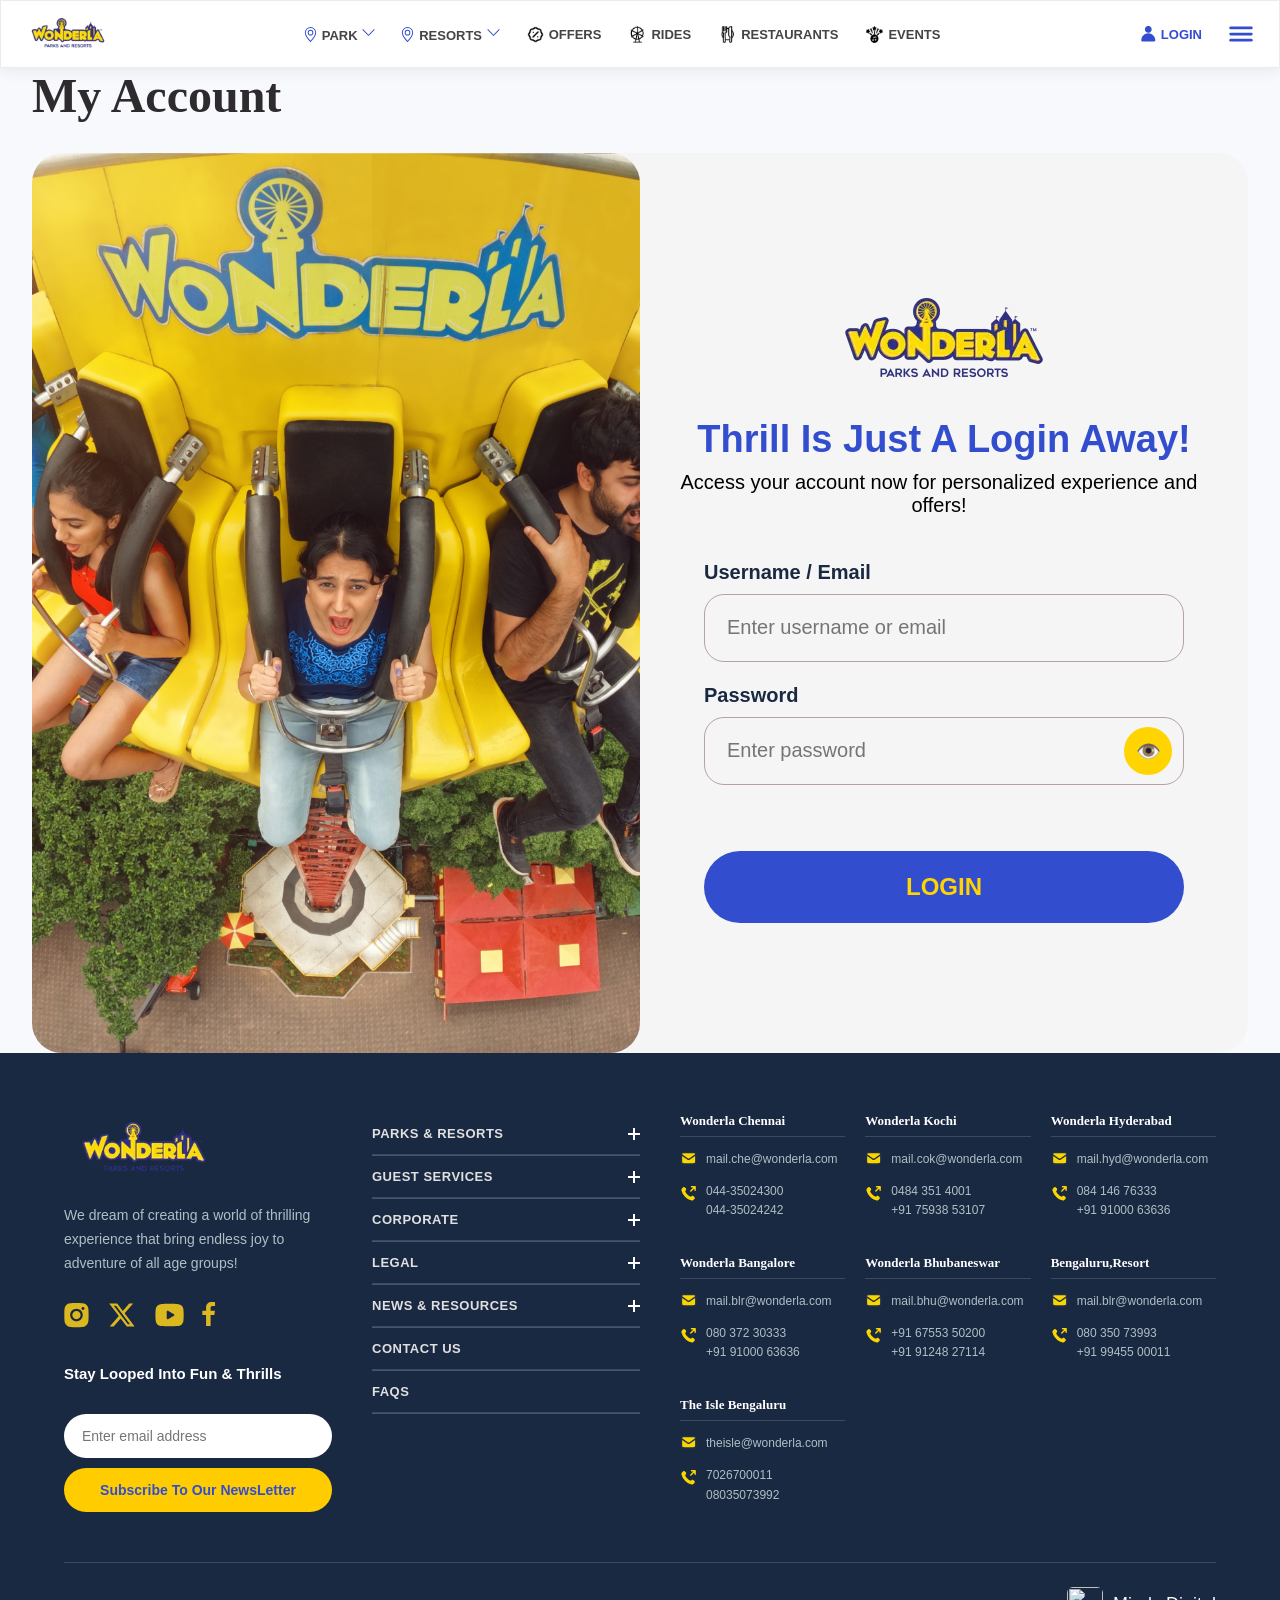
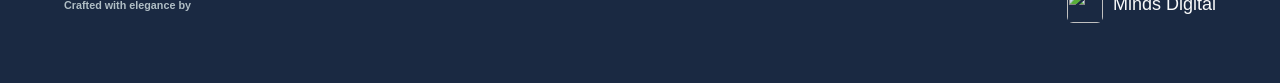
==== index.html @ 32dfbfaa "Restore repository and fix deployment" ====
<!DOCTYPE html>
<html lang="en">

<head>
    <meta charset="UTF-8">
    <meta name="viewport" content="width=device-width, initial-scale=1.0">
    <title>Wonderla</title>
</head>
<link rel="stylesheet" href="wonderla.css">

<body>
    <div class="login-container">
        <a href="./index6.html">
            <div class="logo">
                <img src="./wonderla_logo_.png" alt="">
            </div>
        </a>
        <div class="navbar">
            <div class="nav-item park">
                <div class="nav-trigger">
                    <svg xmlns="http://www.w3.org/2000/svg" width="20" height="20" fill="currentColor"
                        class="bi bi-geo-alt" viewBox="0 0 16 16">
                        <path
                            d="M12.166 8.94c-.524 1.062-1.234 2.12-1.96 3.07A32 32 0 0 1 8 14.58a32 32 0 0 1-2.206-2.57c-.726-.95-1.436-2.008-1.96-3.07C3.304 7.867 3 6.862 3 6a5 5 0 0 1 10 0c0 .862-.305 1.867-.834 2.94M8 16s6-5.686 6-10A6 6 0 0 0 2 6c0 4.314 6 10 6 10" />
                        <path d="M8 8a2 2 0 1 1 0-4 2 2 0 0 1 0 4m0 1a3 3 0 1 0 0-6 3 3 0 0 0 0 6" />
                    </svg>
                    <span>PARK
                        <svg class="down-arrow" xmlns="http://www.w3.org/2000/svg" width="16" height="16"
                            fill="currentColor" class="bi bi-chevron-down" viewBox="0 0 16 16">
                            <path fill-rule="evenodd"
                                d="M1.646 4.646a.5.5 0 0 1 .708 0L8 10.293l5.646-5.647a.5.5 0 0 1 .708.708l-6 6a.5.5 0 0 1-.708 0l-6-6a.5.5 0 0 1 0-.708" />
                        </svg>
                    </span>
                </div>

                <div class="dropdown-menu">
                    <a href="#" class="dropdown-item">
                        <img src="https://d22pimhl2qmbj7.cloudfront.net/public/Kochi_cb42a7a748_3d2d5912c4.webp?w=96&q=75"
                            alt="Kochi">
                        <span>Kochi</span>
                    </a>
                    <a href="#" class="dropdown-item">
                        <img src="https://d22pimhl2qmbj7.cloudfront.net/public/Bangalore_a29cdf2e2c_dd51c380ad.webp?w=96&q=75"
                            alt="Bengaluru">
                        <span>Bengaluru</span>
                    </a>
                    <a href="#" class="dropdown-item">
                        <img src="https://d22pimhl2qmbj7.cloudfront.net/public/Hyderabad_44ee040feb_30635eba9c.webp?w=96&q=75"
                            alt="Hyderabad">
                        <span>Hyderabad</span>
                    </a>
                    <a href="#" class="dropdown-item">
                        <img src="https://d22pimhl2qmbj7.cloudfront.net/public/Chennai_Cropped_result_84209cd017.webp?w=96&q=75"
                            alt="Hyderabad">
                        <span>Chennai</span>
                    </a>
                    <a href="#" class="dropdown-item">
                        <img src="https://d22pimhl2qmbj7.cloudfront.net/public/Chennai_Cropped_result_84209cd017.webp?w=96&q=75"
                            alt="Hyderabad">
                        <span>Bhubaneswar</span>
                    </a>


                </div>
            </div>
            <div class="nav-item Resorts">
                <div class="nav-trigger">
                    <svg xmlns="http://www.w3.org/2000/svg" width="20" height="20" fill="currentColor"
                        class="bi bi-geo-alt" viewBox="0 0 16 16">
                        <path
                            d="M12.166 8.94c-.524 1.062-1.234 2.12-1.96 3.07A32 32 0 0 1 8 14.58a32 32 0 0 1-2.206-2.57c-.726-.95-1.436-2.008-1.96-3.07C3.304 7.867 3 6.862 3 6a5 5 0 0 1 10 0c0 .862-.305 1.867-.834 2.94M8 16s6-5.686 6-10A6 6 0 0 0 2 6c0 4.314 6 10 6 10" />
                        <path d="M8 8a2 2 0 1 1 0-4 2 2 0 0 1 0 4m0 1a3 3 0 1 0 0-6 3 3 0 0 0 0 6" />
                    </svg>
                    <span>RESORTS
                        <svg class="down-arrow" xmlns="http://www.w3.org/2000/svg" width="16" height="16"
                            fill="currentColor" class="bi bi-chevron-down" viewBox="0 0 16 16">
                            <path fill-rule="evenodd"
                                d="M1.646 4.646a.5.5 0 0 1 .708 0L8 10.293l5.646-5.647a.5.5 0 0 1 .708.708l-6 6a.5.5 0 0 1-.708 0l-6-6a.5.5 0 0 1 0-.708" />
                        </svg>
                    </span>
                </div>

                <div class="dropdown-menu">
                    <a href="#" class="dropdown-item">
                        <img src="./resot img.png" alt="Resort">
                        <span> RESORT</span>
                    </a>
                    <a href="#" class="dropdown-item">
                        <img src="https://www.wonderla.com/images/isle-resort.png?w=96&q=75" alt="Resort">
                        <span>THE ISLE</span>
                    </a>
                </div>
            </div>
            <a href="index2.html">
                <div class="Offers">
                    <img src="./discount_star.png" alt=""
                        style="color:transparent;  filter:brightness(0) saturate(100%)">
                    <span>OFFERS</span>
                </div>
            </a>
            <a href="./index3.html">
                <div class="Rides">
                    <img src="./marker_02_e495ae7481.png" alt=""
                        style="color:transparent;  filter:brightness(0) saturate(100%) ">
                    <span>RIDES</span>
                </div>
            </a>
            <a href="./index4.html">
                <div class="Restaurants">
                    <img src="./Frame_12_ebee895750.png" alt=""
                        style="color: transparent; filter:brightness(0) saturate(100%)">
                    <span>RESTAURANTS</span>
                </div>
            </a>
            <a href="./index5.html">
                <div class="Events">
                    <img src="./Frame_13_c4d6212160.png" alt=""
                        style="color:transparent;  filter:brightness(0) saturate(100%);">
                    <span>EVENTS</span>
                </div>
            </a>
        </div>
        <a class="login" href="#Login">
            <div class="inside-login">
                <svg width="15" height="16" viewBox="0 0 10 11" fill="none" xmlns="http://www.w3.org/2000/svg">
                    <path
                        d="M4.83102 4.66277C5.29215 4.66277 5.74292 4.52603 6.12634 4.26984C6.50975 4.01365 6.80859 3.64952 6.98505 3.2235C7.16152 2.79747 7.20769 2.32868 7.11773 1.87641C7.02777 1.42414 6.80571 1.00871 6.47965 0.68264C6.15358 0.356572 5.73814 0.134518 5.28588 0.0445562C4.83361 -0.0454056 4.36482 0.000766058 3.93879 0.177232C3.51276 0.353699 3.14863 0.652534 2.89244 1.03595C2.63625 1.41936 2.49951 1.87014 2.49951 2.33127C2.49951 2.94962 2.74515 3.54265 3.18239 3.97989C3.61964 4.41713 4.21267 4.66277 4.83102 4.66277Z"
                        fill="#334DCF"></path>
                    <path
                        d="M8.97196 10.5793C9.155 10.5793 9.33054 10.5066 9.45997 10.3772C9.5894 10.2477 9.66211 10.0722 9.66211 9.88916C9.66211 8.60788 9.15312 7.37909 8.24713 6.47309C7.34113 5.56709 6.11233 5.05811 4.83105 5.05811C3.54978 5.05811 2.32098 5.56709 1.41498 6.47309C0.508985 7.37909 1.90925e-08 8.60788 0 9.88916C0 10.0722 0.0727122 10.2477 0.202141 10.3772C0.331569 10.5066 0.507111 10.5793 0.690151 10.5793H8.97196Z"
                        fill="#334DCF"></path>
                </svg>
                <h2 class="login-text">LOGIN</h2>
            </div>
        </a>

        <button class="Book-tickets">BOOK TICKETS
            <svg width="17" height="17" xmlns="http://www.w3.org/2000/svg">
                <path
                    d="M7.1.04a2.119 2.119 0 0 0-.628.304C6.267.493.834 4.765.683 4.896a1.983 1.983 0 0 0-.409.504c-.253.467-.221 1.028.085 1.49.109.164.847 1.108.867 1.109.01.001.113-.074.23-.167.118-.092.264-.193.324-.225.1-.052.129-.057.31-.057.255 0 .364.044.515.209.141.153.183.271.171.487a.69.69 0 0 1-.186.46 8.735 8.735 0 0 1-.487.406c-.015.011.79 1.022.906 1.139.306.307.651.456 1.051.453.327-.003.644-.115.949-.335.162-.116 5.52-4.328 5.759-4.527.286-.237.5-.56.586-.882a1.455 1.455 0 0 0-.023-.72 1.867 1.867 0 0 0-.277-.54c-.176-.237-.781-1-.792-.999-.007 0-.102.072-.212.159-.11.088-.254.189-.32.225-.114.062-.131.065-.33.065-.189 0-.221-.006-.323-.056a.672.672 0 0 1-.357-.727c.05-.241.124-.341.434-.588l.244-.194-.391-.497C8.576.539 8.449.399 8.27.271a1.24 1.24 0 0 0-.78-.263A1.103 1.103 0 0 0 7.1.04M5.708 1.952c.101.132.17.238.16.248-.01.009-.184.148-.388.309l-.37.292-.074-.082a4.646 4.646 0 0 1-.188-.231c-.099-.129-.111-.154-.086-.177.049-.048.747-.591.758-.59.005.001.09.105.188.231m1.1 1.407c.095.12.172.227.172.238 0 .011-.172.155-.383.32l-.384.3-.178-.227a2.865 2.865 0 0 1-.177-.239c.001-.015.746-.607.765-.61.007 0 .09.097.185.218M7.927 4.78c.095.121.173.227.172.235-.001.019-.751.605-.773.604-.013-.001-.163-.185-.332-.409l-.035-.047.382-.302c.21-.165.389-.301.397-.301.008 0 .093.099.189.22m1.11 1.409c.101.125.183.233.183.238 0 .013-.737.593-.768.605-.036.014-.388-.442-.362-.469.012-.011.757-.6.762-.602.001-.001.085.102.185.228"
                    fill="#334DCF" fill-rule="evenodd"></path>
            </svg>
        </button>
        <div class="right-side-menu">
            <svg width="37" height="37" viewBox="0 0 27 17" xmlns="http://www.w3.org/2000/svg"
                class="h-2.5 w-4 fill-yellow lg:h-[17px] lg:w-[26px] lg:fill-blue">
                <rect x="0.322266" y="0.0905762" width="26.334" height="3.15699" rx="1.5785"
                    class="origin-center transform transition-transform duration-300"></rect>
                <rect x="0.322266" y="6.96667" width="26.334" height="3.15699" rx="1.5785"
                    class="transform transition-opacity duration-300"></rect>
                <rect x="0.322266" y="13.8429" width="26.334" height="3.15699" rx="1.5785"
                    class="origin-center transform transition-transform duration-300"></rect>
            </svg>
        </div>
    </div>
    <div id="Login">
        <div class="heading">
            <h1 class="heading1">My Account</h1>
        </div>
        <div class="mid-section">
            <div class="left-side">
                <img class="middle-img" src="./login image.png" alt="">
            </div>
            <div class="main-right">
                <div class="right-side">
                    <img class="right-logo" src="./wonderla_logo_.png" alt="">
                </div>
                <h3 class="text">Thrill Is Just A Login Away!</h3>
                <p class="p-text">Access your account now for personalized experience and <br> offers!</p>

                <form class="account-login-form" onsubmit="LoginUser(event)">
                    <div class="login-field">
                        <label for="login-User">Username / Email</label>
                        <input id="login-User" type="text" name="usernameOrEmail" placeholder="Enter username or email"
                            required>
                    </div>

                    <div class="login-field">
                        <label for="login-Password">Password</label>
                        <div class="password-box">
                            <input id="login-Password" type="password" name="password" placeholder="Enter password"
                                required>
                            <button type="button" id="ShowPassword">👁️</button>
                        </div>
                    </div>
                    <span id="login-Error" class="login-error-msg"></span>

                    <div id="login-helpers">
                        <button type="button" id="forgot-pass-btn">Forgot Password?</button>
                        <p>New here? <a href="./registration.html">Create an account</a></p>
                    </div> 
                    <button class="login-submit-btn" type="submit">LOGIN</button>
                </form>
            </div>



        </div>

    </div>
    <footer class="footer">
        <div class="left-footer">
            <img src="./wonderla_logo_.png" alt="" class="footer-logo">
            <p>We dream of creating a world of thrilling <br> experience that bring endless joy to <br> adventure of all
                age groups!</p>
            <div class="social-logo">
                <a href="https://www.instagram.com/wonderla_in/">
                    <svg width="25" height="26" viewBox="0 0 25 26" fill="none" xmlns="http://www.w3.org/2000/svg">
                        <path fill-rule="evenodd" clip-rule="evenodd"
                            d="M0.332031 13.0308C0.332031 8.18557 0.332031 5.76296 1.48661 4.01802C2.00218 3.23883 2.66949 2.57152 3.44869 2.05594C5.19362 0.901367 7.61623 0.901367 12.4614 0.901367C17.3067 0.901367 19.7293 0.901367 21.4742 2.05594C22.2534 2.57152 22.9207 3.23883 23.4363 4.01802C24.5909 5.76296 24.5909 8.18556 24.5909 13.0308V13.0308V13.0308C24.5909 17.876 24.5909 20.2986 23.4363 22.0435C22.9207 22.8227 22.2534 23.4901 21.4742 24.0056C19.7293 25.1602 17.3067 25.1602 12.4615 25.1602H12.4614H12.4614C7.61622 25.1602 5.19362 25.1602 3.44869 24.0056C2.66949 23.4901 2.00218 22.8227 1.48661 22.0435C0.332031 20.2986 0.332031 17.876 0.332031 13.0308ZM18.7414 13.0318C18.7414 16.4999 15.93 19.3113 12.4619 19.3113C8.99376 19.3113 6.18231 16.4999 6.18231 13.0318C6.18231 9.56371 8.99376 6.75226 12.4619 6.75226C15.93 6.75226 18.7414 9.56371 18.7414 13.0318ZM12.4619 17.1868C14.7566 17.1868 16.6169 15.3266 16.6169 13.0318C16.6169 10.7371 14.7566 8.8768 12.4619 8.8768C10.1671 8.8768 8.30685 10.7371 8.30685 13.0318C8.30685 15.3266 10.1671 17.1868 12.4619 17.1868ZM18.9893 7.91134C19.8042 7.91134 20.4648 7.25073 20.4648 6.43583C20.4648 5.62093 19.8042 4.96032 18.9893 4.96032C18.1744 4.96032 17.5138 5.62093 17.5138 6.43583C17.5138 7.25073 18.1744 7.91134 18.9893 7.91134Z"
                            fill="#FED11B"></path>
                    </svg>
                </a>
                <a href="https://x.com/Wonder_La">
                    <svg width="30" height="30" viewBox="0 0 30 30" fill="none" xmlns="http://www.w3.org/2000/svg">
                        <path
                            d="M22.234 3.54688H26.131L17.6172 13.2776L27.633 26.519H19.7895L13.6471 18.4882L6.6188 26.519H2.71943L11.8258 16.1109L2.21875 3.54688H10.259L15.8112 10.8874L22.2316 3.54688H22.234ZM20.8663 24.1865H23.0256L9.08684 5.75692H6.7696L20.8663 24.1865Z"
                            fill="#FED11B"></path>
                    </svg>
                </a>
                <a href="https://www.youtube.com/@wonderla_in/featured">
                    <svg width="29" height="24" viewBox="0 0 29 24" fill="none" xmlns="http://www.w3.org/2000/svg">
                        <path fill-rule="evenodd" clip-rule="evenodd"
                            d="M14.5479 0.72168C15.7565 0.72168 16.9963 0.752781 18.198 0.803673L19.6173 0.871529L20.9758 0.952108L22.2481 1.03834L23.4102 1.12882C24.6712 1.22534 25.8579 1.76348 26.7613 2.64857C27.6648 3.53366 28.2271 4.709 28.3495 5.96782L28.4061 6.56863L28.5121 7.85507C28.6111 9.18816 28.6846 10.6414 28.6846 12.0311C28.6846 13.4207 28.6111 14.8739 28.5121 16.207L28.4061 17.4935C28.3877 17.6999 28.3693 17.8992 28.3495 18.0943C28.2271 19.3533 27.6645 20.5288 26.7608 21.414C25.857 22.2991 24.6701 22.8371 23.4087 22.9333L22.2495 23.0224L20.9772 23.11L19.6173 23.1906L18.198 23.2584C16.982 23.3113 15.765 23.3386 14.5479 23.3404C13.3307 23.3386 12.1137 23.3113 10.8978 23.2584L9.47842 23.1906L8.11989 23.11L6.84758 23.0224L5.68554 22.9333C4.42448 22.8368 3.23784 22.2986 2.33439 21.4135C1.43095 20.5285 0.868561 19.3531 0.746173 18.0943L0.689626 17.4935L0.583601 16.207C0.475508 14.8176 0.417981 13.4247 0.411133 12.0311C0.411133 10.6414 0.484644 9.18816 0.583601 7.85507L0.689626 6.56863C0.708004 6.36223 0.726382 6.1629 0.746173 5.96782C0.868513 4.70922 1.4307 3.53406 2.33386 2.649C3.23702 1.76394 4.42332 1.22566 5.68413 1.12882L6.84475 1.03834L8.11706 0.952108L9.47701 0.871529L10.8963 0.803673C12.1128 0.750848 13.3302 0.723511 14.5479 0.72168ZM11.7205 8.6029V15.4592C11.7205 16.1123 12.4273 16.5195 12.9928 16.1943L18.9302 12.7662C19.0594 12.6918 19.1667 12.5847 19.2414 12.4556C19.316 12.3266 19.3553 12.1801 19.3553 12.0311C19.3553 11.882 19.316 11.7355 19.2414 11.6065C19.1667 11.4774 19.0594 11.3703 18.9302 11.2959L12.9928 7.8692C12.8638 7.79474 12.7175 7.75554 12.5686 7.75557C12.4196 7.75559 12.2733 7.79483 12.1444 7.86934C12.0154 7.94385 11.9083 8.051 11.8339 8.18002C11.7595 8.30904 11.7204 8.45538 11.7205 8.60431V8.6029Z"
                            fill="#FED11B"></path>
                    </svg>
                </a>
                <a href="https://www.facebook.com/Wonderla?mibextid=ZbWKwL">
                    <svg width="14" height="25" viewBox="0 0 14 25" fill="none" xmlns="http://www.w3.org/2000/svg">
                        <path
                            d="M8.59443 24.0471V13.0848H12.3456L12.9072 8.81252H8.59433V6.08488C8.59433 4.84797 8.94444 4.00508 10.7528 4.00508L13.059 4.00402V0.182971C12.6601 0.131 11.291 0.0146484 9.69841 0.0146484C6.37319 0.0146484 4.09669 2.00557 4.09669 5.6619V8.81252H0.335938V13.0848H4.09669V24.047H8.59443V24.0471Z"
                            fill="#FED11B"></path>
                    </svg>
                </a>
            </div>
            <div class="news-letter">
                <h3>Stay Looped Into Fun & Thrills</h3>
                <div class="footer-input">
                    <input type="email" placeholder="Enter email address">
                    <button>Subscribe To Our NewsLetter</button>
                </div>
            </div>
        </div>

        <div class="middle-footer">
            <div class="footer-accordion">
                <div class="accordion-item">
                    <input type="checkbox" id="parks-toggle" class="accordion-input">
                    <label for="parks-toggle" class="accordion-header">
                        Parks & Resorts
                        <span class="icon"></span>
                    </label>
                    <div class="accordion-content">
                        <a href="/kochi">Wonderla Kochi</a>
                        <a href="/bengaluru">Wonderla Bengaluru</a>
                        <a href="/hyderabad">Wonderla Hyderabad</a>
                        <a href="/bhubaneswar">Wonderla Bhubaneswar</a>
                        <a href="/chennai">Wonderla Chennai</a>
                        <a href="/bengaluru resort">Wonderla Bengaluru Resort</a>
                        <a href="/park">Park Timings And Tickets</a>
                        <a href="/offers">Offers</a>
                        <a href="/dress code">Dress Code</a>
                        <a href="Getting">Getting To Wonderla</a>
                    </div>
                </div>

                <div class="accordion-item">
                    <input type="checkbox" id="guest-toggle" class="accordion-input">
                    <label for="guest-toggle" class="accordion-header">
                        Guest Services
                        <span class="icon"></span>
                    </label>
                    <div class="accordion-content">
                        <a href="/restaurants">Food & Beverages</a>
                        <a href="/merchandise">Merchandise</a>
                        <a href="/rules">Rules And Regulations</a>
                        <a href="/safety">Safety And Hygiene</a>
                        <a href="/cancel">Cancellation And Reschedule</a>
                        <a href="/faqs">FAQ</a>
                    </div>
                </div>
                <div class="accordion-item">
                    <input type="checkbox" id="corporate-toggle" class="accordion-input">
                    <label for="corporate-toggle" class="accordion-header">
                        Corporate
                        <span class="icon"></span>
                    </label>
                    <div class="accordion-content">
                        <a href="/about us">About Us</a>
                        <a href="/our pepole">Our People</a>
                        <a href="/careers">Careers</a>
                        <a href="/our partners">Our Partners</a>
                        <a href="/investor relations">Investor Relations</a>
                        <a href="/sustainability">Sustainability</a>
                        <a href="csr initiatives">CSR Initiatives</a>
                    </div>
                </div>

                <div class="accordion-item">
                    <input type="checkbox" id="legal-toggle" class="accordion-input">
                    <label for="legal-toggle" class="accordion-header">
                        Legal
                        <span class="icon"></span>
                    </label>
                    <div class="accordion-content">
                        <a href="/privacy">Privacy Policy</a>
                        <a href="/terms">Terms And Conditions</a>
                        <a href="/ticketing">Ticketing Terms And Conditions</a>
                    </div>
                </div>
                <div class="accordion-item">
                    <input type="checkbox" id="News&Resources-toggle" class="accordion-input">
                    <label for="News&Resources-toggle" class="accordion-header">
                        News & Resources
                        <span class="icon"></span>
                    </label>
                    <div class="accordion-content">
                        <a href="/Blog">Blog</a>
                        <a href="/news">News</a>
                        <a href="/videos">Videos</a>
                        <a href="/press release">Press Releases</a>
                    </div>
                </div>
                <div class="accordion-item">
                    <input type="checkbox" id="contact-toggle" class="accordion-input">
                    <label for="contact-toggle" class="accordion-header">
                        Contact Us
                    </label>
                </div>
                <div class="accordion-item">
                    <input type="checkbox" id="FAQs-toggle" class="accordion-input">
                    <label for="FAQs-toggle" class="accordion-header">
                        FAQs
                    </label>
                </div>
            </div>
        </div>

        <div class="right-footer">
            <div class="first-right">
                <h2>wonderla Chennai</h2>
                <div class="mail">
                    <a href="mailto:mail.che@wonderla.com">
                        <svg width="30" height="30" viewBox="0 0 25 25" fill="none" class="size-6 shrink-0"
                            xmlns="http://www.w3.org/2000/svg">
                            <path
                                d="M2 9.5832C2 7.90305 2 7.06297 2.32698 6.42123C2.6146 5.85675 3.07354 5.3978 3.63803 5.11018C4.27976 4.7832 5.11984 4.7832 6.8 4.7832H17.2C18.8802 4.7832 19.7202 4.7832 20.362 5.11018C20.9265 5.3978 21.3854 5.85675 21.673 6.42123C22 7.06297 22 7.90305 22 9.5832V15.9832C22 17.6634 22 18.5034 21.673 19.1452C21.3854 19.7097 20.9265 20.1686 20.362 20.4562C19.7202 20.7832 18.8802 20.7832 17.2 20.7832H6.8C5.11984 20.7832 4.27976 20.7832 3.63803 20.4562C3.07354 20.1686 2.6146 19.7097 2.32698 19.1452C2 18.5034 2 17.6634 2 15.9832V9.5832Z"
                                fill="#FAD600"></path>
                            <path
                                d="M2 7.7832L10.1649 13.4986C10.8261 13.9615 11.1567 14.1929 11.5163 14.2825C11.8339 14.3617 12.1661 14.3617 12.4837 14.2825C12.8433 14.1929 13.1739 13.9615 13.8351 13.4986L22 7.7832M6.8 20.7832H17.2C18.8802 20.7832 19.7202 20.7832 20.362 20.4562C20.9265 20.1686 21.3854 19.7097 21.673 19.1452C22 18.5034 22 17.6634 22 15.9832V9.5832C22 7.90305 22 7.06297 21.673 6.42123C21.3854 5.85675 20.9265 5.3978 20.362 5.11018C19.7202 4.7832 18.8802 4.7832 17.2 4.7832H6.8C5.11984 4.7832 4.27976 4.7832 3.63803 5.11018C3.07354 5.3978 2.6146 5.85675 2.32698 6.42123C2 7.06297 2 7.90305 2 9.5832V15.9832C2 17.6634 2 18.5034 2.32698 19.1452C2.6146 19.7097 3.07354 20.1686 3.63803 20.4562C4.27976 20.7832 5.11984 20.7832 6.8 20.7832Z"
                                stroke="#22304A" stroke-width="2" stroke-linecap="round" stroke-linejoin="round"></path>
                        </svg>
                    </a>
                    <p>mail.che@wonderla.com</p>

                </div>
                <div class="first-ph">
                    <svg width="30" height="30" viewBox="0 0 25 25" fill="none" xmlns="http://www.w3.org/2000/svg"
                        class="size-6 shrink-0">
                        <path
                            d="M7.38028 10.6366C8.07627 12.0862 9.02506 13.4448 10.2266 14.6464C11.4282 15.848 12.7869 16.7968 14.2365 17.4928C14.3612 17.5526 14.4235 17.5826 14.5024 17.6056C14.7828 17.6873 15.127 17.6286 15.3644 17.4586C15.4313 17.4107 15.4884 17.3536 15.6027 17.2393C15.9523 16.8897 16.1271 16.7148 16.3029 16.6006C16.9658 16.1696 17.8204 16.1696 18.4833 16.6006C18.6591 16.7148 18.8339 16.8897 19.1835 17.2393L19.3783 17.4341C19.9098 17.9656 20.1755 18.2313 20.3198 18.5167C20.6069 19.0842 20.6069 19.7545 20.3198 20.3221C20.1755 20.6074 19.9098 20.8732 19.3783 21.4046L19.2207 21.5622C18.6911 22.0919 18.4263 22.3567 18.0662 22.5589C17.6667 22.7833 17.0462 22.9447 16.588 22.9433C16.1751 22.9421 15.8928 22.862 15.3284 22.7018C12.295 21.8408 9.43264 20.2164 7.04466 17.8284C4.65668 15.4404 3.03221 12.578 2.17124 9.54464C2.01103 8.98019 1.93092 8.69797 1.9297 8.28502C1.92833 7.8268 2.08969 7.20631 2.31411 6.8068C2.51636 6.44677 2.78117 6.18196 3.3108 5.65234L3.46843 5.4947C3.99987 4.96326 4.2656 4.69754 4.55098 4.55319C5.11854 4.26612 5.7888 4.26612 6.35636 4.55319C6.64174 4.69754 6.90747 4.96326 7.43891 5.4947L7.63378 5.68957C7.98338 6.03918 8.15819 6.21398 8.27247 6.38976C8.70347 7.05265 8.70347 7.90723 8.27247 8.57012C8.15819 8.7459 7.98338 8.9207 7.63378 9.27031C7.51947 9.38462 7.46231 9.44177 7.41447 9.50859C7.24446 9.74602 7.18576 10.0903 7.26748 10.3706C7.29048 10.4495 7.32041 10.5119 7.38028 10.6366Z"
                            fill="#FAD600"></path>
                        <path d="M21 8.7832V3.7832M21 3.7832H16M21 3.7832L15 9.7832" stroke="#FAD600" stroke-width="2"
                            stroke-linecap="round" stroke-linejoin="round"></path>
                    </svg>
                    <div class="tele-1">
                        <a href="tele:004-35024300">
                            <p>044-35024300</p>
                        </a>
                        <a href="tele:004-35024242">
                            <p>044-35024242</p>
                        </a>
                    </div>
                </div>
            </div>
            <div class="first-right">
                <h2>wonderla Kochi</h2>
                <div class="mail">
                    <a href="mailto:mailcok.@wonderla.com">
                        <svg width="30" height="30" viewBox="0 0 25 25" fill="none" class="size-6 shrink-0"
                            xmlns="http://www.w3.org/2000/svg">
                            <path
                                d="M2 9.5832C2 7.90305 2 7.06297 2.32698 6.42123C2.6146 5.85675 3.07354 5.3978 3.63803 5.11018C4.27976 4.7832 5.11984 4.7832 6.8 4.7832H17.2C18.8802 4.7832 19.7202 4.7832 20.362 5.11018C20.9265 5.3978 21.3854 5.85675 21.673 6.42123C22 7.06297 22 7.90305 22 9.5832V15.9832C22 17.6634 22 18.5034 21.673 19.1452C21.3854 19.7097 20.9265 20.1686 20.362 20.4562C19.7202 20.7832 18.8802 20.7832 17.2 20.7832H6.8C5.11984 20.7832 4.27976 20.7832 3.63803 20.4562C3.07354 20.1686 2.6146 19.7097 2.32698 19.1452C2 18.5034 2 17.6634 2 15.9832V9.5832Z"
                                fill="#FAD600"></path>
                            <path
                                d="M2 7.7832L10.1649 13.4986C10.8261 13.9615 11.1567 14.1929 11.5163 14.2825C11.8339 14.3617 12.1661 14.3617 12.4837 14.2825C12.8433 14.1929 13.1739 13.9615 13.8351 13.4986L22 7.7832M6.8 20.7832H17.2C18.8802 20.7832 19.7202 20.7832 20.362 20.4562C20.9265 20.1686 21.3854 19.7097 21.673 19.1452C22 18.5034 22 17.6634 22 15.9832V9.5832C22 7.90305 22 7.06297 21.673 6.42123C21.3854 5.85675 20.9265 5.3978 20.362 5.11018C19.7202 4.7832 18.8802 4.7832 17.2 4.7832H6.8C5.11984 4.7832 4.27976 4.7832 3.63803 5.11018C3.07354 5.3978 2.6146 5.85675 2.32698 6.42123C2 7.06297 2 7.90305 2 9.5832V15.9832C2 17.6634 2 18.5034 2.32698 19.1452C2.6146 19.7097 3.07354 20.1686 3.63803 20.4562C4.27976 20.7832 5.11984 20.7832 6.8 20.7832Z"
                                stroke="#22304A" stroke-width="2" stroke-linecap="round" stroke-linejoin="round"></path>
                        </svg>
                    </a>
                    <p>mail.cok@wonderla.com</p>



                </div>
                <div class="first-ph">
                    <svg width="30" height="30" viewBox="0 0 25 25" fill="none" xmlns="http://www.w3.org/2000/svg"
                        class="size-6 shrink-0">
                        <path
                            d="M7.38028 10.6366C8.07627 12.0862 9.02506 13.4448 10.2266 14.6464C11.4282 15.848 12.7869 16.7968 14.2365 17.4928C14.3612 17.5526 14.4235 17.5826 14.5024 17.6056C14.7828 17.6873 15.127 17.6286 15.3644 17.4586C15.4313 17.4107 15.4884 17.3536 15.6027 17.2393C15.9523 16.8897 16.1271 16.7148 16.3029 16.6006C16.9658 16.1696 17.8204 16.1696 18.4833 16.6006C18.6591 16.7148 18.8339 16.8897 19.1835 17.2393L19.3783 17.4341C19.9098 17.9656 20.1755 18.2313 20.3198 18.5167C20.6069 19.0842 20.6069 19.7545 20.3198 20.3221C20.1755 20.6074 19.9098 20.8732 19.3783 21.4046L19.2207 21.5622C18.6911 22.0919 18.4263 22.3567 18.0662 22.5589C17.6667 22.7833 17.0462 22.9447 16.588 22.9433C16.1751 22.9421 15.8928 22.862 15.3284 22.7018C12.295 21.8408 9.43264 20.2164 7.04466 17.8284C4.65668 15.4404 3.03221 12.578 2.17124 9.54464C2.01103 8.98019 1.93092 8.69797 1.9297 8.28502C1.92833 7.8268 2.08969 7.20631 2.31411 6.8068C2.51636 6.44677 2.78117 6.18196 3.3108 5.65234L3.46843 5.4947C3.99987 4.96326 4.2656 4.69754 4.55098 4.55319C5.11854 4.26612 5.7888 4.26612 6.35636 4.55319C6.64174 4.69754 6.90747 4.96326 7.43891 5.4947L7.63378 5.68957C7.98338 6.03918 8.15819 6.21398 8.27247 6.38976C8.70347 7.05265 8.70347 7.90723 8.27247 8.57012C8.15819 8.7459 7.98338 8.9207 7.63378 9.27031C7.51947 9.38462 7.46231 9.44177 7.41447 9.50859C7.24446 9.74602 7.18576 10.0903 7.26748 10.3706C7.29048 10.4495 7.32041 10.5119 7.38028 10.6366Z"
                            fill="#FAD600"></path>
                        <path d="M21 8.7832V3.7832M21 3.7832H16M21 3.7832L15 9.7832" stroke="#FAD600" stroke-width="2"
                            stroke-linecap="round" stroke-linejoin="round"></path>
                    </svg>
                    <div class="tele-1">
                        <a href="tele:0484 351 4001">
                            <p>0484 351 4001</p>
                        </a>
                        <a href="tele:+91 75938 53107">
                            <p>+91 75938 53107</p>
                        </a>
                    </div>
                </div>
            </div>
            <div class="first-right">
                <h2>wonderla Hyderabad</h2>
                <div class="mail">
                    <a href="mailto:mail.hyd@wonderla.com">
                        <svg width="30" height="30" viewBox="0 0 25 25" fill="none" class="size-6 shrink-0"
                            xmlns="http://www.w3.org/2000/svg">
                            <path
                                d="M2 9.5832C2 7.90305 2 7.06297 2.32698 6.42123C2.6146 5.85675 3.07354 5.3978 3.63803 5.11018C4.27976 4.7832 5.11984 4.7832 6.8 4.7832H17.2C18.8802 4.7832 19.7202 4.7832 20.362 5.11018C20.9265 5.3978 21.3854 5.85675 21.673 6.42123C22 7.06297 22 7.90305 22 9.5832V15.9832C22 17.6634 22 18.5034 21.673 19.1452C21.3854 19.7097 20.9265 20.1686 20.362 20.4562C19.7202 20.7832 18.8802 20.7832 17.2 20.7832H6.8C5.11984 20.7832 4.27976 20.7832 3.63803 20.4562C3.07354 20.1686 2.6146 19.7097 2.32698 19.1452C2 18.5034 2 17.6634 2 15.9832V9.5832Z"
                                fill="#FAD600"></path>
                            <path
                                d="M2 7.7832L10.1649 13.4986C10.8261 13.9615 11.1567 14.1929 11.5163 14.2825C11.8339 14.3617 12.1661 14.3617 12.4837 14.2825C12.8433 14.1929 13.1739 13.9615 13.8351 13.4986L22 7.7832M6.8 20.7832H17.2C18.8802 20.7832 19.7202 20.7832 20.362 20.4562C20.9265 20.1686 21.3854 19.7097 21.673 19.1452C22 18.5034 22 17.6634 22 15.9832V9.5832C22 7.90305 22 7.06297 21.673 6.42123C21.3854 5.85675 20.9265 5.3978 20.362 5.11018C19.7202 4.7832 18.8802 4.7832 17.2 4.7832H6.8C5.11984 4.7832 4.27976 4.7832 3.63803 5.11018C3.07354 5.3978 2.6146 5.85675 2.32698 6.42123C2 7.06297 2 7.90305 2 9.5832V15.9832C2 17.6634 2 18.5034 2.32698 19.1452C2.6146 19.7097 3.07354 20.1686 3.63803 20.4562C4.27976 20.7832 5.11984 20.7832 6.8 20.7832Z"
                                stroke="#22304A" stroke-width="2" stroke-linecap="round" stroke-linejoin="round"></path>
                        </svg>
                    </a>
                    <p>mail.hyd@wonderla.com</p>



                </div>
                <div class="first-ph">
                    <svg width="30" height="30" viewBox="0 0 25 25" fill="none" xmlns="http://www.w3.org/2000/svg"
                        class="size-6 shrink-0">
                        <path
                            d="M7.38028 10.6366C8.07627 12.0862 9.02506 13.4448 10.2266 14.6464C11.4282 15.848 12.7869 16.7968 14.2365 17.4928C14.3612 17.5526 14.4235 17.5826 14.5024 17.6056C14.7828 17.6873 15.127 17.6286 15.3644 17.4586C15.4313 17.4107 15.4884 17.3536 15.6027 17.2393C15.9523 16.8897 16.1271 16.7148 16.3029 16.6006C16.9658 16.1696 17.8204 16.1696 18.4833 16.6006C18.6591 16.7148 18.8339 16.8897 19.1835 17.2393L19.3783 17.4341C19.9098 17.9656 20.1755 18.2313 20.3198 18.5167C20.6069 19.0842 20.6069 19.7545 20.3198 20.3221C20.1755 20.6074 19.9098 20.8732 19.3783 21.4046L19.2207 21.5622C18.6911 22.0919 18.4263 22.3567 18.0662 22.5589C17.6667 22.7833 17.0462 22.9447 16.588 22.9433C16.1751 22.9421 15.8928 22.862 15.3284 22.7018C12.295 21.8408 9.43264 20.2164 7.04466 17.8284C4.65668 15.4404 3.03221 12.578 2.17124 9.54464C2.01103 8.98019 1.93092 8.69797 1.9297 8.28502C1.92833 7.8268 2.08969 7.20631 2.31411 6.8068C2.51636 6.44677 2.78117 6.18196 3.3108 5.65234L3.46843 5.4947C3.99987 4.96326 4.2656 4.69754 4.55098 4.55319C5.11854 4.26612 5.7888 4.26612 6.35636 4.55319C6.64174 4.69754 6.90747 4.96326 7.43891 5.4947L7.63378 5.68957C7.98338 6.03918 8.15819 6.21398 8.27247 6.38976C8.70347 7.05265 8.70347 7.90723 8.27247 8.57012C8.15819 8.7459 7.98338 8.9207 7.63378 9.27031C7.51947 9.38462 7.46231 9.44177 7.41447 9.50859C7.24446 9.74602 7.18576 10.0903 7.26748 10.3706C7.29048 10.4495 7.32041 10.5119 7.38028 10.6366Z"
                            fill="#FAD600"></path>
                        <path d="M21 8.7832V3.7832M21 3.7832H16M21 3.7832L15 9.7832" stroke="#FAD600" stroke-width="2"
                            stroke-linecap="round" stroke-linejoin="round"></path>
                    </svg>
                    <div class="tele-1">
                        <a href="tele:084 146 76333">
                            <p>084 146 76333</p>
                        </a>
                        <a href="tele:+91 91000 63636">
                            <p>+91 91000 63636</p>
                        </a>
                    </div>
                </div>
            </div>
            <div class="first-right">
                <h2>wonderla Bangalore</h2>
                <div class="mail">
                    <a href="mailto:mail.blr@wonderla.com">
                        <svg width="30" height="30" viewBox="0 0 25 25" fill="none" class="size-6 shrink-0"
                            xmlns="http://www.w3.org/2000/svg">
                            <path
                                d="M2 9.5832C2 7.90305 2 7.06297 2.32698 6.42123C2.6146 5.85675 3.07354 5.3978 3.63803 5.11018C4.27976 4.7832 5.11984 4.7832 6.8 4.7832H17.2C18.8802 4.7832 19.7202 4.7832 20.362 5.11018C20.9265 5.3978 21.3854 5.85675 21.673 6.42123C22 7.06297 22 7.90305 22 9.5832V15.9832C22 17.6634 22 18.5034 21.673 19.1452C21.3854 19.7097 20.9265 20.1686 20.362 20.4562C19.7202 20.7832 18.8802 20.7832 17.2 20.7832H6.8C5.11984 20.7832 4.27976 20.7832 3.63803 20.4562C3.07354 20.1686 2.6146 19.7097 2.32698 19.1452C2 18.5034 2 17.6634 2 15.9832V9.5832Z"
                                fill="#FAD600"></path>
                            <path
                                d="M2 7.7832L10.1649 13.4986C10.8261 13.9615 11.1567 14.1929 11.5163 14.2825C11.8339 14.3617 12.1661 14.3617 12.4837 14.2825C12.8433 14.1929 13.1739 13.9615 13.8351 13.4986L22 7.7832M6.8 20.7832H17.2C18.8802 20.7832 19.7202 20.7832 20.362 20.4562C20.9265 20.1686 21.3854 19.7097 21.673 19.1452C22 18.5034 22 17.6634 22 15.9832V9.5832C22 7.90305 22 7.06297 21.673 6.42123C21.3854 5.85675 20.9265 5.3978 20.362 5.11018C19.7202 4.7832 18.8802 4.7832 17.2 4.7832H6.8C5.11984 4.7832 4.27976 4.7832 3.63803 5.11018C3.07354 5.3978 2.6146 5.85675 2.32698 6.42123C2 7.06297 2 7.90305 2 9.5832V15.9832C2 17.6634 2 18.5034 2.32698 19.1452C2.6146 19.7097 3.07354 20.1686 3.63803 20.4562C4.27976 20.7832 5.11984 20.7832 6.8 20.7832Z"
                                stroke="#22304A" stroke-width="2" stroke-linecap="round" stroke-linejoin="round"></path>
                        </svg>
                    </a>
                    <p>mail.blr@wonderla.com</p>



                </div>
                <div class="first-ph">
                    <svg width="30" height="30" viewBox="0 0 25 25" fill="none" xmlns="http://www.w3.org/2000/svg"
                        class="size-6 shrink-0">
                        <path
                            d="M7.38028 10.6366C8.07627 12.0862 9.02506 13.4448 10.2266 14.6464C11.4282 15.848 12.7869 16.7968 14.2365 17.4928C14.3612 17.5526 14.4235 17.5826 14.5024 17.6056C14.7828 17.6873 15.127 17.6286 15.3644 17.4586C15.4313 17.4107 15.4884 17.3536 15.6027 17.2393C15.9523 16.8897 16.1271 16.7148 16.3029 16.6006C16.9658 16.1696 17.8204 16.1696 18.4833 16.6006C18.6591 16.7148 18.8339 16.8897 19.1835 17.2393L19.3783 17.4341C19.9098 17.9656 20.1755 18.2313 20.3198 18.5167C20.6069 19.0842 20.6069 19.7545 20.3198 20.3221C20.1755 20.6074 19.9098 20.8732 19.3783 21.4046L19.2207 21.5622C18.6911 22.0919 18.4263 22.3567 18.0662 22.5589C17.6667 22.7833 17.0462 22.9447 16.588 22.9433C16.1751 22.9421 15.8928 22.862 15.3284 22.7018C12.295 21.8408 9.43264 20.2164 7.04466 17.8284C4.65668 15.4404 3.03221 12.578 2.17124 9.54464C2.01103 8.98019 1.93092 8.69797 1.9297 8.28502C1.92833 7.8268 2.08969 7.20631 2.31411 6.8068C2.51636 6.44677 2.78117 6.18196 3.3108 5.65234L3.46843 5.4947C3.99987 4.96326 4.2656 4.69754 4.55098 4.55319C5.11854 4.26612 5.7888 4.26612 6.35636 4.55319C6.64174 4.69754 6.90747 4.96326 7.43891 5.4947L7.63378 5.68957C7.98338 6.03918 8.15819 6.21398 8.27247 6.38976C8.70347 7.05265 8.70347 7.90723 8.27247 8.57012C8.15819 8.7459 7.98338 8.9207 7.63378 9.27031C7.51947 9.38462 7.46231 9.44177 7.41447 9.50859C7.24446 9.74602 7.18576 10.0903 7.26748 10.3706C7.29048 10.4495 7.32041 10.5119 7.38028 10.6366Z"
                            fill="#FAD600"></path>
                        <path d="M21 8.7832V3.7832M21 3.7832H16M21 3.7832L15 9.7832" stroke="#FAD600" stroke-width="2"
                            stroke-linecap="round" stroke-linejoin="round"></path>
                    </svg>
                    <div class="tele-1">
                        <a href="tele:080 372 30333">
                            <p>080 372 30333</p>
                        </a>
                        <a href="tele:+91 91000 63636">
                            <p>+91 91000 63636</p>
                        </a>
                    </div>
                </div>
            </div>
            <div class="first-right">
                <h2>wonderla Bhubaneswar</h2>
                <div class="mail">
                    <a href="mailto:mail.bhu@wonderla.com">
                        <svg width="30" height="30" viewBox="0 0 25 25" fill="none" class="size-6 shrink-0"
                            xmlns="http://www.w3.org/2000/svg">
                            <path
                                d="M2 9.5832C2 7.90305 2 7.06297 2.32698 6.42123C2.6146 5.85675 3.07354 5.3978 3.63803 5.11018C4.27976 4.7832 5.11984 4.7832 6.8 4.7832H17.2C18.8802 4.7832 19.7202 4.7832 20.362 5.11018C20.9265 5.3978 21.3854 5.85675 21.673 6.42123C22 7.06297 22 7.90305 22 9.5832V15.9832C22 17.6634 22 18.5034 21.673 19.1452C21.3854 19.7097 20.9265 20.1686 20.362 20.4562C19.7202 20.7832 18.8802 20.7832 17.2 20.7832H6.8C5.11984 20.7832 4.27976 20.7832 3.63803 20.4562C3.07354 20.1686 2.6146 19.7097 2.32698 19.1452C2 18.5034 2 17.6634 2 15.9832V9.5832Z"
                                fill="#FAD600"></path>
                            <path
                                d="M2 7.7832L10.1649 13.4986C10.8261 13.9615 11.1567 14.1929 11.5163 14.2825C11.8339 14.3617 12.1661 14.3617 12.4837 14.2825C12.8433 14.1929 13.1739 13.9615 13.8351 13.4986L22 7.7832M6.8 20.7832H17.2C18.8802 20.7832 19.7202 20.7832 20.362 20.4562C20.9265 20.1686 21.3854 19.7097 21.673 19.1452C22 18.5034 22 17.6634 22 15.9832V9.5832C22 7.90305 22 7.06297 21.673 6.42123C21.3854 5.85675 20.9265 5.3978 20.362 5.11018C19.7202 4.7832 18.8802 4.7832 17.2 4.7832H6.8C5.11984 4.7832 4.27976 4.7832 3.63803 5.11018C3.07354 5.3978 2.6146 5.85675 2.32698 6.42123C2 7.06297 2 7.90305 2 9.5832V15.9832C2 17.6634 2 18.5034 2.32698 19.1452C2.6146 19.7097 3.07354 20.1686 3.63803 20.4562C4.27976 20.7832 5.11984 20.7832 6.8 20.7832Z"
                                stroke="#22304A" stroke-width="2" stroke-linecap="round" stroke-linejoin="round"></path>
                        </svg>
                    </a>
                    <p>mail.bhu@wonderla.com</p>



                </div>
                <div class="first-ph">
                    <svg width="30" height="30" viewBox="0 0 25 25" fill="none" xmlns="http://www.w3.org/2000/svg"
                        class="size-6 shrink-0">
                        <path
                            d="M7.38028 10.6366C8.07627 12.0862 9.02506 13.4448 10.2266 14.6464C11.4282 15.848 12.7869 16.7968 14.2365 17.4928C14.3612 17.5526 14.4235 17.5826 14.5024 17.6056C14.7828 17.6873 15.127 17.6286 15.3644 17.4586C15.4313 17.4107 15.4884 17.3536 15.6027 17.2393C15.9523 16.8897 16.1271 16.7148 16.3029 16.6006C16.9658 16.1696 17.8204 16.1696 18.4833 16.6006C18.6591 16.7148 18.8339 16.8897 19.1835 17.2393L19.3783 17.4341C19.9098 17.9656 20.1755 18.2313 20.3198 18.5167C20.6069 19.0842 20.6069 19.7545 20.3198 20.3221C20.1755 20.6074 19.9098 20.8732 19.3783 21.4046L19.2207 21.5622C18.6911 22.0919 18.4263 22.3567 18.0662 22.5589C17.6667 22.7833 17.0462 22.9447 16.588 22.9433C16.1751 22.9421 15.8928 22.862 15.3284 22.7018C12.295 21.8408 9.43264 20.2164 7.04466 17.8284C4.65668 15.4404 3.03221 12.578 2.17124 9.54464C2.01103 8.98019 1.93092 8.69797 1.9297 8.28502C1.92833 7.8268 2.08969 7.20631 2.31411 6.8068C2.51636 6.44677 2.78117 6.18196 3.3108 5.65234L3.46843 5.4947C3.99987 4.96326 4.2656 4.69754 4.55098 4.55319C5.11854 4.26612 5.7888 4.26612 6.35636 4.55319C6.64174 4.69754 6.90747 4.96326 7.43891 5.4947L7.63378 5.68957C7.98338 6.03918 8.15819 6.21398 8.27247 6.38976C8.70347 7.05265 8.70347 7.90723 8.27247 8.57012C8.15819 8.7459 7.98338 8.9207 7.63378 9.27031C7.51947 9.38462 7.46231 9.44177 7.41447 9.50859C7.24446 9.74602 7.18576 10.0903 7.26748 10.3706C7.29048 10.4495 7.32041 10.5119 7.38028 10.6366Z"
                            fill="#FAD600"></path>
                        <path d="M21 8.7832V3.7832M21 3.7832H16M21 3.7832L15 9.7832" stroke="#FAD600" stroke-width="2"
                            stroke-linecap="round" stroke-linejoin="round"></path>
                    </svg>
                    <div class="tele-1">
                        <a href="tele:+91 67553 50200">
                            <p>+91 67553 50200</p>
                        </a>
                        <a href="tele:+91 91248 27114">
                            <p>+91 91248 27114</p>
                        </a>
                    </div>
                </div>
            </div>
            <div class="first-right">
                <h2>Bengaluru,Resort</h2>
                <div class="mail">
                    <a href="mailto:mail.blr@wonderla.com">
                        <svg width="30" height="30" viewBox="0 0 25 25" fill="none" class="size-6 shrink-0"
                            xmlns="http://www.w3.org/2000/svg">
                            <path
                                d="M2 9.5832C2 7.90305 2 7.06297 2.32698 6.42123C2.6146 5.85675 3.07354 5.3978 3.63803 5.11018C4.27976 4.7832 5.11984 4.7832 6.8 4.7832H17.2C18.8802 4.7832 19.7202 4.7832 20.362 5.11018C20.9265 5.3978 21.3854 5.85675 21.673 6.42123C22 7.06297 22 7.90305 22 9.5832V15.9832C22 17.6634 22 18.5034 21.673 19.1452C21.3854 19.7097 20.9265 20.1686 20.362 20.4562C19.7202 20.7832 18.8802 20.7832 17.2 20.7832H6.8C5.11984 20.7832 4.27976 20.7832 3.63803 20.4562C3.07354 20.1686 2.6146 19.7097 2.32698 19.1452C2 18.5034 2 17.6634 2 15.9832V9.5832Z"
                                fill="#FAD600"></path>
                            <path
                                d="M2 7.7832L10.1649 13.4986C10.8261 13.9615 11.1567 14.1929 11.5163 14.2825C11.8339 14.3617 12.1661 14.3617 12.4837 14.2825C12.8433 14.1929 13.1739 13.9615 13.8351 13.4986L22 7.7832M6.8 20.7832H17.2C18.8802 20.7832 19.7202 20.7832 20.362 20.4562C20.9265 20.1686 21.3854 19.7097 21.673 19.1452C22 18.5034 22 17.6634 22 15.9832V9.5832C22 7.90305 22 7.06297 21.673 6.42123C21.3854 5.85675 20.9265 5.3978 20.362 5.11018C19.7202 4.7832 18.8802 4.7832 17.2 4.7832H6.8C5.11984 4.7832 4.27976 4.7832 3.63803 5.11018C3.07354 5.3978 2.6146 5.85675 2.32698 6.42123C2 7.06297 2 7.90305 2 9.5832V15.9832C2 17.6634 2 18.5034 2.32698 19.1452C2.6146 19.7097 3.07354 20.1686 3.63803 20.4562C4.27976 20.7832 5.11984 20.7832 6.8 20.7832Z"
                                stroke="#22304A" stroke-width="2" stroke-linecap="round" stroke-linejoin="round"></path>
                        </svg>
                    </a>
                    <p>mail.blr@wonderla.com</p>



                </div>
                <div class="first-ph">
                    <svg width="30" height="30" viewBox="0 0 25 25" fill="none" xmlns="http://www.w3.org/2000/svg"
                        class="size-6 shrink-0">
                        <path
                            d="M7.38028 10.6366C8.07627 12.0862 9.02506 13.4448 10.2266 14.6464C11.4282 15.848 12.7869 16.7968 14.2365 17.4928C14.3612 17.5526 14.4235 17.5826 14.5024 17.6056C14.7828 17.6873 15.127 17.6286 15.3644 17.4586C15.4313 17.4107 15.4884 17.3536 15.6027 17.2393C15.9523 16.8897 16.1271 16.7148 16.3029 16.6006C16.9658 16.1696 17.8204 16.1696 18.4833 16.6006C18.6591 16.7148 18.8339 16.8897 19.1835 17.2393L19.3783 17.4341C19.9098 17.9656 20.1755 18.2313 20.3198 18.5167C20.6069 19.0842 20.6069 19.7545 20.3198 20.3221C20.1755 20.6074 19.9098 20.8732 19.3783 21.4046L19.2207 21.5622C18.6911 22.0919 18.4263 22.3567 18.0662 22.5589C17.6667 22.7833 17.0462 22.9447 16.588 22.9433C16.1751 22.9421 15.8928 22.862 15.3284 22.7018C12.295 21.8408 9.43264 20.2164 7.04466 17.8284C4.65668 15.4404 3.03221 12.578 2.17124 9.54464C2.01103 8.98019 1.93092 8.69797 1.9297 8.28502C1.92833 7.8268 2.08969 7.20631 2.31411 6.8068C2.51636 6.44677 2.78117 6.18196 3.3108 5.65234L3.46843 5.4947C3.99987 4.96326 4.2656 4.69754 4.55098 4.55319C5.11854 4.26612 5.7888 4.26612 6.35636 4.55319C6.64174 4.69754 6.90747 4.96326 7.43891 5.4947L7.63378 5.68957C7.98338 6.03918 8.15819 6.21398 8.27247 6.38976C8.70347 7.05265 8.70347 7.90723 8.27247 8.57012C8.15819 8.7459 7.98338 8.9207 7.63378 9.27031C7.51947 9.38462 7.46231 9.44177 7.41447 9.50859C7.24446 9.74602 7.18576 10.0903 7.26748 10.3706C7.29048 10.4495 7.32041 10.5119 7.38028 10.6366Z"
                            fill="#FAD600"></path>
                        <path d="M21 8.7832V3.7832M21 3.7832H16M21 3.7832L15 9.7832" stroke="#FAD600" stroke-width="2"
                            stroke-linecap="round" stroke-linejoin="round"></path>
                    </svg>
                    <div class="tele-1">
                        <a href="tele:080 350 73993">
                            <p>080 350 73993</p>
                        </a>
                        <a href="tele:+91 99455 00011">
                            <p>+91 99455 00011</p>
                        </a>
                    </div>
                </div>
            </div>
            <div class="first-right">
                <h2>The Isle Bengaluru</h2>
                <div class="mail">
                    <a href="mailto:theisle@wonderla.com">
                        <svg width="30" height="30" viewBox="0 0 25 25" fill="none" class="size-6 shrink-0"
                            xmlns="http://www.w3.org/2000/svg">
                            <path
                                d="M2 9.5832C2 7.90305 2 7.06297 2.32698 6.42123C2.6146 5.85675 3.07354 5.3978 3.63803 5.11018C4.27976 4.7832 5.11984 4.7832 6.8 4.7832H17.2C18.8802 4.7832 19.7202 4.7832 20.362 5.11018C20.9265 5.3978 21.3854 5.85675 21.673 6.42123C22 7.06297 22 7.90305 22 9.5832V15.9832C22 17.6634 22 18.5034 21.673 19.1452C21.3854 19.7097 20.9265 20.1686 20.362 20.4562C19.7202 20.7832 18.8802 20.7832 17.2 20.7832H6.8C5.11984 20.7832 4.27976 20.7832 3.63803 20.4562C3.07354 20.1686 2.6146 19.7097 2.32698 19.1452C2 18.5034 2 17.6634 2 15.9832V9.5832Z"
                                fill="#FAD600"></path>
                            <path
                                d="M2 7.7832L10.1649 13.4986C10.8261 13.9615 11.1567 14.1929 11.5163 14.2825C11.8339 14.3617 12.1661 14.3617 12.4837 14.2825C12.8433 14.1929 13.1739 13.9615 13.8351 13.4986L22 7.7832M6.8 20.7832H17.2C18.8802 20.7832 19.7202 20.7832 20.362 20.4562C20.9265 20.1686 21.3854 19.7097 21.673 19.1452C22 18.5034 22 17.6634 22 15.9832V9.5832C22 7.90305 22 7.06297 21.673 6.42123C21.3854 5.85675 20.9265 5.3978 20.362 5.11018C19.7202 4.7832 18.8802 4.7832 17.2 4.7832H6.8C5.11984 4.7832 4.27976 4.7832 3.63803 5.11018C3.07354 5.3978 2.6146 5.85675 2.32698 6.42123C2 7.06297 2 7.90305 2 9.5832V15.9832C2 17.6634 2 18.5034 2.32698 19.1452C2.6146 19.7097 3.07354 20.1686 3.63803 20.4562C4.27976 20.7832 5.11984 20.7832 6.8 20.7832Z"
                                stroke="#22304A" stroke-width="2" stroke-linecap="round" stroke-linejoin="round"></path>
                        </svg>
                    </a>
                    <p>theisle@wonderla.com</p>



                </div>
                <div class="first-ph">
                    <svg width="30" height="30" viewBox="0 0 25 25" fill="none" xmlns="http://www.w3.org/2000/svg"
                        class="size-6 shrink-0">
                        <path
                            d="M7.38028 10.6366C8.07627 12.0862 9.02506 13.4448 10.2266 14.6464C11.4282 15.848 12.7869 16.7968 14.2365 17.4928C14.3612 17.5526 14.4235 17.5826 14.5024 17.6056C14.7828 17.6873 15.127 17.6286 15.3644 17.4586C15.4313 17.4107 15.4884 17.3536 15.6027 17.2393C15.9523 16.8897 16.1271 16.7148 16.3029 16.6006C16.9658 16.1696 17.8204 16.1696 18.4833 16.6006C18.6591 16.7148 18.8339 16.8897 19.1835 17.2393L19.3783 17.4341C19.9098 17.9656 20.1755 18.2313 20.3198 18.5167C20.6069 19.0842 20.6069 19.7545 20.3198 20.3221C20.1755 20.6074 19.9098 20.8732 19.3783 21.4046L19.2207 21.5622C18.6911 22.0919 18.4263 22.3567 18.0662 22.5589C17.6667 22.7833 17.0462 22.9447 16.588 22.9433C16.1751 22.9421 15.8928 22.862 15.3284 22.7018C12.295 21.8408 9.43264 20.2164 7.04466 17.8284C4.65668 15.4404 3.03221 12.578 2.17124 9.54464C2.01103 8.98019 1.93092 8.69797 1.9297 8.28502C1.92833 7.8268 2.08969 7.20631 2.31411 6.8068C2.51636 6.44677 2.78117 6.18196 3.3108 5.65234L3.46843 5.4947C3.99987 4.96326 4.2656 4.69754 4.55098 4.55319C5.11854 4.26612 5.7888 4.26612 6.35636 4.55319C6.64174 4.69754 6.90747 4.96326 7.43891 5.4947L7.63378 5.68957C7.98338 6.03918 8.15819 6.21398 8.27247 6.38976C8.70347 7.05265 8.70347 7.90723 8.27247 8.57012C8.15819 8.7459 7.98338 8.9207 7.63378 9.27031C7.51947 9.38462 7.46231 9.44177 7.41447 9.50859C7.24446 9.74602 7.18576 10.0903 7.26748 10.3706C7.29048 10.4495 7.32041 10.5119 7.38028 10.6366Z"
                            fill="#FAD600"></path>
                        <path d="M21 8.7832V3.7832M21 3.7832H16M21 3.7832L15 9.7832" stroke="#FAD600" stroke-width="2"
                            stroke-linecap="round" stroke-linejoin="round"></path>
                    </svg>
                    <div class="tele-1">
                        <a href="tele:7026700011">
                            <p>7026700011</p>
                        </a>
                        <a href="tele:08035073992">
                            <p> 08035073992</p>
                        </a>
                    </div>
                </div>
            </div>
        </div>
        <div class="last-footer">
            <div class="line">

            </div>
            <div class="last-h">
                <h5>Crafted with elegance by</h5>
            </div>
            <div class="last-set">
                <img src="https://www.wonderla.com/_next/static/media/3MD-logo.66477985.svg?w=48&q=75" alt="">
                <p>Minds Digital</p>
            </div>
        </div>
    </footer>

<script>
    function initFooterAccordion() {
    const checkboxes = document.querySelectorAll(".accordion-input");

    checkboxes.forEach(checkbox => {
        checkbox.addEventListener("change", function () {
            if (this.checked) {
                checkboxes.forEach(other => {
                    if (other !== this) {
                        other.checked = false;
                    }
                });
            }
        });
    });
}

document.addEventListener("DOMContentLoaded", initFooterAccordion);




</script>
    <script src="./main.js"></script>
</body>

</html>
---- wonderla.css ----
*, *::before, *::after {
    margin: 0;
    padding: 0;
    box-sizing: border-box;
    font-family: 'Segoe UI', Arial, Helvetica, sans-serif;
}

:root {
    --blue: #334DCF;
    --dark-blue: #1a2942;
    --yellow: #FFD400;
    --text-dark: #1a1a2e;
    --text-light: #6c757d;
    --card-shadow: 0 8px 30px rgba(0,0,0,0.10);
    --radius: 18px;
}

html {
    width: 100%;
    overflow-x: hidden;
    scroll-behavior: smooth;
}

body {
    width: 100%;
    overflow-x: hidden;
    background-color: #f8f9fc;
}

img { max-width: 100%; display: block; }
a { text-decoration: none; color: inherit; }


/* =============================================
   SHARED NAVBAR — used by offer, rides, restaurant pages
   ============================================= */

   .navbar a.active .Offers,
.navbar a.active .Rides,
.navbar a.active .Restaurants,
.navbar a.active .Events,
.navbar a.active .nav-trigger {
    color: #ffd400;
}
.navbar a.active svg {
    fill: #ffd400;
}

.navbar > a {
    border: 2px solid transparent;
    border-radius: 8px;
    transition: border-color 0.2s ease;
}

.navbar > a.active {
    border: 2px solid red;
}
.offer-container,
.rides-container,
.restaurant-container {
    width: 94%;
    max-width: 1600px;
    height: auto;
    margin: 20px auto;
    padding: 14px 28px;
    border-radius: var(--radius);
    border: 1px solid #e0e0e0;
    display: flex;
    align-items: center;
    justify-content: space-between;
    background-color: #fff;
    position: sticky;
    top: 16px;
    z-index: 9999;
    box-shadow: 0 4px 20px rgba(0,0,0,0.08);
    gap: 12px;
}

/* LOGO */
.logo img {
    height: 56px;
    width: auto;
    transition: transform 0.3s ease;
}
.logo img:hover { transform: scale(1.05); }

/* NAVBAR */
.navbar {
    display: flex;
    flex-wrap: nowrap;
    gap: 32px;
    align-items: center;
}
.nav-item {
    position: relative;
    cursor: pointer;
}
.nav-trigger,
.rides-trigger {
    display: flex;
    align-items: center;
    gap: 5px;
    font-weight: 700;
    font-size: 15px;
    color: var(--text-light);
    transition: color 0.2s;
}
.nav-trigger:hover,
.rides-trigger:hover { color: var(--blue); }

/* DROPDOWN MENU */
.dropdown-menu {
    position: absolute;
    top: calc(100% + 12px);
    left: 0;
    width: 220px;
    background: #fff;
    border-radius: 14px;
    box-shadow: 0 12px 30px rgba(0,0,0,0.12);
    padding: 8px 0;
    opacity: 0;
    visibility: hidden;
    transform: translateY(8px);
    transition: all 0.25s ease;
    z-index: 200;
}
.nav-item:hover .dropdown-menu {
    opacity: 1;
    visibility: visible;
    transform: translateY(0);
}
.down-arrow {
    transition: transform 0.3s ease;
}
.nav-item:hover .down-arrow { transform: rotate(180deg); }

.dropdown-item {
    display: flex;
    align-items: center;
    gap: 12px;
    padding: 10px 18px;
    color: #444;
    font-size: 14px;
    transition: background 0.2s;
}
.dropdown-item:hover {
    background-color: #f0f4ff;
    color: var(--blue);
}
.dropdown-item img {
    width: 32px;
    height: 32px;
    border-radius: 6px;
    object-fit: cover;
}

/* NAV LINKS (Offers, Rides, etc.) */
.navbar a { text-decoration: none; }
.navbar a > div {
    display: flex;
    align-items: center;
    gap: 6px;
    font-size: 15px;
    font-weight: 700;
    color: var(--text-light);
    transition: color 0.2s;
}
.navbar a > div:hover { color: var(--blue); }
.navbar img {
    width: 22px;
    height: 22px;
}

/* LOGIN */
.login { text-decoration: none; color: var(--text-light); }
.inside-login {
    display: flex;
    align-items: center;
    gap: 6px;
    font-size: 15px;
    font-weight: 700;
    transition: color 0.2s;
}
.inside-login:hover { color: var(--blue); }
.login-text { font-size: 15px; font-weight: 700; }

/* BOOK TICKETS BUTTON */
.Book-tickets {
    background-color: var(--yellow);
    border: none;
    padding: 10px 18px;
    border-radius: 12px;
    font-weight: 700;
    font-size: 14px;
    color: var(--blue);
    display: flex;
    align-items: center;
    gap: 6px;
    cursor: pointer;
    transition: transform 0.2s, box-shadow 0.2s;
    white-space: nowrap;
}
.Book-tickets:hover {
    transform: scale(1.04);
    box-shadow: 0 4px 14px rgba(255,212,0,0.4);
}

 .right-side-menu {
            position: relative;
            display: inline-block;
        }

        .menu-triggers {
            cursor: pointer;
            display: flex;
            align-items: center;
            justify-content: center;
        }

        .profile-dropdown {
            display: none;
            position: absolute;
            top: 50px;
            right: 0;
            width: 220px;
            background: #ffffff;
            border-radius: 10px;
            box-shadow: 0 8px 24px rgba(0, 0, 0, 0.15);
            padding: 12px 0;
            z-index: 1000;
            overflow: hidden;
        }

        .profile-dropdown.active {
            display: block;
            animation: fadeIn 0.2s ease-in-out;
        }

        @keyframes fadeIn {
            from {
                opacity: 0;
                transform: translateY(-8px);
            }

            to {
                opacity: 1;
                transform: translateY(0);
            }
        }

        .user-details {
            padding: 8px 16px 12px;
        }

        .user-name {
            font-weight: 600;
            font-size: 15px;
            margin: 0;
            color: #1a1a1a;
        }

        .user-email {
            font-size: 13px;
            color: #777;
            margin: 2px 0 0;
        }

        .menu-divider {
            border: none;
            border-top: 1px solid #eee;
            margin: 8px 0;
        }

        .menu-item {
            display: flex;
            align-items: center;
            gap: 10px;
            padding: 10px 16px;
            font-size: 14px;
            color: #333;
            text-decoration: none;
            transition: background 0.15s ease;
        }

        .menu-item:hover {
            background: #f5f5f5;
        }

        .menu-icon {
            font-size: 16px;
        }

        .logout-btn {
            color: #e63946;
        }

        .logout-btn:hover {
            background: #fdecea;
        }





/* login-page */
#Login {
    width: 95%;
    height: 100%;
    /* border: 2px solid black; */
    margin: auto;
    overflow: hidden;
}

.heading1 {
    font-size: 60px;
    font-family: Cambria, Cochin, Georgia, Times, 'Times New Roman', serif;
    color: rgb(45, 43, 45);

}

.mid-section {
    width: 100%;
    height: 100%;
    background-color: whitesmoke;
    margin-top: 30px;
    border-radius: 30px;
    display: flex;
    flex-direction: row;
    justify-content: space-between;
}

.middle-img {
     width: 100%; 
     height: 100%; 
     border-radius: 30px;
    object-fit: cover;
}
 .left-side{
    width: 50%;
    height: 900px;
} 
.main-right{
    width: 50%;
    display: flex;
    flex-direction: column;
    justify-content: center;
    flex-wrap: wrap;
}

.right-side {
    display: flex;
    flex-wrap: wrap;
    justify-content: center;
}

.text {
    font-weight: 1200;
    font-size: 53px;
    margin-top: 20px;
    color: #334DCF;
    text-align: center;
}

.p-text {
    font-size: 27px;
    margin-top: 10px;
    margin-right: 10px;
    text-align: center;
    color: #000;
}

.phone {
    display: flex;
    flex-wrap: wrap;
    flex-direction: row;
    margin: 50px;
    gap: 20px;
    justify-content: center;
    
}

.country {
    display: flex;
    align-items: center;
    gap: 10px;
    width: 150px;
    height: 90px;
    border: 1px solid rgb(185, 165, 165);
    border-radius: 20px;
    outline: none;
    background-color: rgb(211, 248, 235);
}

.india-flag {
    object-fit: cover;
    width: 45px;
    height: 35px;
    margin-left: 25px;
}

.ph-code {
    font-weight: 600;
    font-size: x-large;
}

.mobile {
    width: 390px;
    height: 90px;
    border: 1px solid rgb(181, 162, 162);
    border-radius: 20px;
    display: flex;
    flex-wrap: wrap;
    justify-content: center;
    align-items: center;
    background-color: whitesmoke;

}

.inside-mobile {
    display: flex;
    justify-content: center;
    align-items: center;
    width: 300px;
    height: 100%;
    transition: border-color 0.3s ease;
}

.input-field {
    outline: none;
    border: none;
    padding: 20px;
    width: 100%;
    height: 100%;
    background-color: whitesmoke;
    font-size: 22px;
}

.label {
    position: absolute;
    font-size: 20px;
    font: normal;
    transition: 1s ease;
    cursor: text;
    text-decoration: transparent;
    color: rgb(190, 178, 178);

}


.label:hover {
    transform: translate(-45px, -45px)
}

.mobile:hover {
    border-top: none;
}

.optional {
    width: 100%;
    display: flex;
    /* flex-wrap: wrap; */
    gap: 10px;
    align-items: center;
    justify-content: center;

}

.checkbox {
    display: flex;
    gap: 20px;
    justify-content: center;
    align-items: center;
}

.check {
    border: 2px solid rgb(32, 28, 28);
    border-radius: ;
    width: 30px;
    height: 30px;
    cursor: pointer;
    border: none;
}

.opt-text{
      font-size: large;
      color: rgb(57, 54, 54);
}
.whatsapp-img{
    display: flex;
    gap: 10px;
}
.whatsapp-image{
    width: 25px;
    height: 25px;
}
.whatsapp-img,a{
    font-size: 20px;
    color: black;
    /* text-decoration: none; */
}
.otp{
    display: flex;
    justify-content: center;
    align-items: center;
}
.otp-btn{
    width: 500px;
    height: 100px;
    border-radius: 50px;
    background-color: rgb(119, 157, 233);
    color: yellow;
    font-size: 25px;
    font-weight: 700;
    border: none;
    /* margin-right: 50px; */
    margin-top: 5vh;
}
.otp-btn:hover{
    cursor: not-allowed;
 }

.account-login-form {
    width: 100%;
    max-width: 520px;
    margin: 44px auto 0;
    display: flex;
    flex-direction: column;
    gap: 22px;
    padding: 0 20px;
}

.login-field {
    display: flex;
    flex-direction: column;
    gap: 10px;
}

.login-field label {
    font-size: 20px;
    font-weight: 700;
    color: #1a2942;
}

.login-field input {
    width: 100%;
    height: 68px;
    border: 1px solid rgb(181, 162, 162);
    border-radius: 20px;
    padding: 0 22px;
    background-color: whitesmoke;
    color: #1a2942;
    font-size: 20px;
    outline: none;
    transition: border-color 0.3s ease, box-shadow 0.3s ease;
}

.login-field input:focus {
    border-color: #334DCF;
    box-shadow: 0 0 0 4px rgba(51, 77, 207, 0.12);
}

.password-box {
    position: relative;
    width: 100%;
}

.password-box input {
    padding-right: 72px;
}

#ShowPassword {
    width: 48px;
    height: 48px;
    border: none;
    border-radius: 50%;
    background-color: #FFD400;
    color: #1a2942;
    cursor: pointer;
    font-size: 20px;
    position: absolute;
    right: 12px;
    top: 10px;
}

#login-helpers {
    display: none;
    flex-direction: column;
    align-items: center;
    gap: 10px;
    margin-top: 4px;
    padding: 14px 18px;
    text-align: center;
    border-radius: var(--radius);
    background: rgba(51, 77, 207, 0.06);
    border: 1px solid rgba(51, 77, 207, 0.14);
    animation: loginHelpersFade 0.35s ease;
}
@keyframes loginHelpersFade {
    from {
        opacity: 0;
        transform: translateY(-6px);
    }
    to {
        opacity: 1;
        transform: translateY(0);
    }
}
#forgot-pass-btn {
    border: none;
    background: transparent;
    color: var(--blue);
    font-size: 15px;
    font-weight: 700;
    cursor: pointer;
    padding: 4px 8px;
    border-radius: 8px;
    transition: color 0.2s ease, background-color 0.2s ease, transform 0.2s ease;
}
#forgot-pass-btn:hover {
    color: var(--dark-blue);
    background-color: rgba(51, 77, 207, 0.08);
}
#forgot-pass-btn:focus-visible {
    outline: 2px solid var(--blue);
    outline-offset: 2px;
}
#login-helpers p {
    margin: 0;
    font-size: 15px;
    color: var(--text-light);
    line-height: 1.5;
}
#login-helpers a {
    color: var(--blue);
    font-weight: 800;
    text-decoration: none;
    border-bottom: 2px solid transparent;
    transition: color 0.2s ease, border-color 0.2s ease;
}
#login-helpers a:hover {
    color: var(--dark-blue);
    border-bottom-color: var(--yellow);
}

.login-error-msg {
    min-height: 22px;
    text-align: center;
    font-size: 16px;
    font-weight: 700;
}

.login-submit-btn {
    width: 100%;
    height: 72px;
    border: none;
    border-radius: 50px;
    background-color: #334DCF;
    color: #FFD400;
    font-size: 24px;
    font-weight: 800;
    cursor: pointer;
    transition: transform 0.3s ease, background-color 0.3s ease;
}

.login-submit-btn:hover {
    background-color: #2638a1;
    transform: translateY(-2px);
}

 .footer {
    display: flex;
    flex-direction: row;
    flex-wrap: wrap;
    justify-content: space-around;
    gap: 20px;
    background-color: #1a2942; /* Dark blue from image */
    color: white;
    padding: 70px ;
    font-family: sans-serif;
    width: 100%;
    height: auto;
    margin-top: 120px;
    gap: 20px;
    flex-wrap: wrap;
    /* justify-content: space-between; */
}
/* .left-footer{
    width: 25%
} */
 .left-footer {
    width: 100%;
    max-width: 350px;
    margin-bottom: 40px;
}
.footer-logo{
    width:200px ;
    height: 100px;
}
.left-footer p{
    font-size: 20px;
    font-family:Arial, Helvetica, sans-serif;
}
.social-logo{
    display: flex;
    gap: 40px;
    margin-top: 25px;
}
.news-letter{
    margin-top: 60px;
}
.news-letter h3{
    font-size: 25px;
}
.footer-input{
    display: flex;
    flex-direction: column;
}
.footer-input input{
    margin-top: 20px;
    width: 100%;
    height: 40px;
    border-radius: 40px;
    padding: 30px;
    font-size: x-large;
    
}
.footer button{
    width: 100%;
    height: 65px;
    border-radius: 300px;
    margin-top: 10px;
    background-color: #ffcc00;
    color: #334DCF;
    font-size: 18px;
    cursor: pointer;

}


  .footer-accordion {
  max-width: 500px;
  background-color: #1a2942; /* Dark background like the video */
  color: white;
  font-family: sans-serif;
} 

 .accordion-item {
  border-bottom: 1px solid rgba(255, 255, 255, 0.2);
}


.accordion-input {
  display: none;
}

.accordion-header {
  display: flex;
  justify-content: space-between;
  align-items: center;
  padding: 15px 0;
  font-weight: bold;
  cursor: pointer;
  text-transform: uppercase;
  width: 500px;
}
 

 .icon {
  position: relative;
  width: 12px;
  height: 12px;
}
.icon::before, .icon::after {
  content: "";
  position: absolute;
  background-color: white;
  transition: transform 0.3s ease;
}

.icon::before {
  width: 100%;
  height: 2px;
  top: 50%;
  left: 0;
  transform: translateY(-50%);
} 

 .icon::after {
  width: 2px;
  height: 100%;
  left: 50%;
  top: 0;
  transform: translateX(-50%);
}

/* Content Area - Hidden by default */
.accordion-content {
  max-height: 0px;
  overflow: hidden;
  transition: max-height 0.4s ease-in-out; 
  display: flex;
  flex-direction: column;
}

.accordion-content a {
  padding: 10px 15px;
  background-color: #1a2942; 
  color: white;
  text-decoration: none;
  font-size: 18px;
  margin-bottom: 2px;
}

.accordion-content a:hover {
  background-color: #004080;
}



.accordion-input:checked ~ .accordion-content {
  max-height: 500px; 
  margin-bottom: 10px;
}

.accordion-input:checked ~ .accordion-header .icon::after {
  transform: translateX(-50%) rotate(90deg);
  opacity: 0; 
} 
 /* left-footer */
/* .right-footer{
    width: 35%;
    display: flex;
    flex-wrap: wrap;
    justify-content: space-between;
    
} */
 .right-footer {
    width: 100%;
    max-width: 800px;
    display: grid;
    grid-template-columns: repeat(auto-fit, minmax(250px, 1fr));
    gap: 20px;
}
.first-right{
    display: flex;
    flex-direction: column; 
    gap: 15px;
    /* margin-top: 15px; */

}
.first-right h2{
    font-size: 25px;
    font-weight: 500;
    font-family:Cambria, Cochin, Georgia, Times, 'Times New Roman', serif;
}
.mail{
    display:flex;
    gap: 12px;
    
}
.first-ph{
    display: flex;
    gap: 10px;
    margin-bottom: 30px;

}
.first-right p{
    margin-top: 3px;
}
.tele-1 a,p{
  text-decoration : none;
  color: #f8f9fa;
  font-size: 18px;
}
.line{
    width: 1250px;
    border-top: 1px solid white;
    margin-top: 70px;
    /* margin-right: 300px; */
    
}
.last-footer{
    width: 100%;
    display: flex;
    justify-content: space-between;
}
.last-h{
    display: flex;
    align-items: center;
    margin-top: 45px;
    font-size: 20px;
    font-weight: 500;
}
.last-set{
    display: flex;
    /* flex-direction: row; */
    gap: 10px;
    align-items: center;
    margin-top: 45px;
    cursor: pointer;
}
.last-set img{
    width: 45px;
    height: 45px;
}
  




/* =============================================
   OFFERS PAGE (index2.html)
   ============================================= */
.offer-container {
    background-color: #fff;
}

.first-offer {
    display: flex;
    flex-direction: column;
    justify-content: center;
    align-items: center;
    padding: 60px 20px 30px;
    text-align: center;
}
.first-offer p {
    color: #444;
    font-size: 18px;
    max-width: 600px;
    margin-top: 8px;
}
.offer-heading {
    font-size: clamp(42px, 7vw, 80px);
    color: var(--dark-blue);
    font-weight: 900;
    letter-spacing: -1px;
}

/* FILTER TABS */
.second-offer {
    display: flex;
    justify-content: center;
    flex-wrap: wrap;
    gap: 10px;
    width: 100%;
    padding: 0 20px 20px;
}
.second-offer div {
    padding: 0 22px;
    height: 48px;
    border: 2px solid var(--dark-blue);
    border-radius: 30px;
    font-size: 14px;
    font-weight: 700;
    color: var(--dark-blue);
    display: flex;
    align-items: center;
    cursor: pointer;
    transition: background 0.2s, color 0.2s;
    white-space: nowrap;
}
.second-offer div:hover {
    background-color: var(--dark-blue);
    color: #fff;
}
.second-offer .all {
    background-color: var(--dark-blue);
    color: var(--yellow);
    border-color: var(--dark-blue);
}

/* OFFER CARDS */
.offers-container {
    display: flex;
    gap: 24px;
    justify-content: center;
    flex-wrap: wrap;
    width: 94%;
    max-width: 1600px;
    margin: 40px auto;
    padding: 0 10px;
}
.discount-card {
    background: #fff;
    width: clamp(280px, 28vw, 380px);
    border-radius: var(--radius);
    overflow: hidden;
    box-shadow: var(--card-shadow);
    display: flex;
    flex-direction: column;
    transition: transform 0.3s ease, box-shadow 0.3s ease;
}
.discount-card:hover {
    transform: translateY(-6px);
    box-shadow: 0 16px 40px rgba(0,0,0,0.14);
}
.card-image {
    position: relative;
    border-radius: 12px 12px 0 0;
    overflow: hidden;
}
.discount-card img {
    width: 100%;
    height: 200px;
    object-fit: cover;
    display: block;
    transition: transform 0.4s ease;
}
.discount-card:hover img { transform: scale(1.04); }

.timer-badge {
    position: absolute;
    top: 12px;
    left: 14px;
    background: #e5534b;
    color: #fff;
    font-size: 12px;
    padding: 6px 14px;
    border-radius: 20px;
    font-weight: 700;
    letter-spacing: 0.3px;
    z-index: 2;
}
.card-content {
    padding: 16px 18px 10px;
    flex-grow: 1;
}
.card-content h3 {
    font-size: 15px;
    color: var(--text-dark);
    font-weight: 800;
    line-height: 1.4;
    margin-bottom: 12px;
}
.tags-offer {
    display: flex;
    flex-wrap: wrap;
    gap: 8px;
}
.tags-offer span {
    background-color: #e8f0fe;
    color: var(--blue);
    font-size: 12px;
    font-weight: 600;
    padding: 5px 12px;
    border-radius: 20px;
}
.card-footer {
    padding: 10px 18px 18px;
    display: flex;
    flex-direction: column;
    gap: 8px;
}
.btn-book {
    background-color: var(--dark-blue);
    color: var(--yellow);
    border: none;
    padding: 12px;
    border-radius: 10px;
    font-weight: 700;
    font-size: 14px;
    cursor: pointer;
    transition: opacity 0.2s, transform 0.2s;
}
.btn-details {
    background-color: var(--yellow);
    color: var(--dark-blue);
    border: none;
    padding: 12px;
    border-radius: 10px;
    font-weight: 700;
    font-size: 14px;
    cursor: pointer;
    transition: opacity 0.2s, transform 0.2s;
}
.btn-book:hover, .btn-details:hover {
    opacity: 0.88;
    transform: scale(1.03);
}

/* FAQ SECTION */
.fourth-offer {
    width: 100%;
    background-color: var(--yellow);
    padding: 70px 5%;
    margin-top: 80px;
    display: flex;
    justify-content: space-around;
    align-items: flex-start;
    flex-wrap: wrap;
    gap: 40px;
}
.fourth-content {
    display: flex;
    flex-direction: column;
    justify-content: center;
    gap: 16px;
    max-width: 380px;
}
.fourth-content h1 {
    font-size: clamp(36px, 5vw, 64px);
    color: var(--dark-blue);
    line-height: 1;
}
.fourth-content p { color: #333; font-size: 16px; }
.offer-btn {
    width: 100%;
    max-width: 320px;
    height: 56px;
    padding: 10px;
    border-radius: 40px;
    font-size: 16px;
    font-weight: 700;
    background-color: var(--dark-blue);
    color: var(--yellow);
    border: none;
    cursor: pointer;
    transition: transform 0.2s ease;
    margin-top: 20px;
}
.offer-btn:hover { transform: scale(1.04); }

.faq-container { max-width: 720px; width: 100%; }
.faq-toggle { display: none; }
.faq-item {
    background-color: #fff;
    border-radius: 16px;
    margin-bottom: 12px;
    overflow: hidden;
}
.faq-header {
    padding: 18px 24px;
    display: flex;
    justify-content: space-between;
    align-items: center;
    cursor: pointer;
    font-size: 15px;
    font-weight: 600;
    color: var(--dark-blue);
}
.faq-icon {
    font-size: 22px;
    font-weight: 400;
    transition: transform 0.3s;
    flex-shrink: 0;
    margin-left: 12px;
}
.faq-content {
    display: grid;
    grid-template-rows: 0fr;
    transition: grid-template-rows 0.35s ease;
}
.faq-text {
    overflow: hidden;
    padding: 0 24px;
    color: #555;
    font-size: 14px;
    line-height: 1.7;
}
.faq-toggle:checked ~ .faq-content { grid-template-rows: 1fr; }
.faq-toggle:checked ~ .faq-content .faq-text { padding-bottom: 20px; }
.faq-toggle:checked ~ .faq-header .faq-icon { transform: rotate(45deg); }
/* =============================================
   RIDES PAGE (index3.html)
   ============================================= */
.rides-container {
    width: 94%;
    max-width: 1600px;
    margin: 20px auto;
    padding: 14px 28px;
    border-radius: var(--radius);
    display: flex;
    align-items: center;
    justify-content: space-between;
    background-color: transparent;
    position: sticky;
    top: 16px;
    z-index: 9999;
    gap: 12px;
    transition: background 0.3s, box-shadow 0.3s;
}

.hero {
    width: 100%;
    height: 88vh;
    display: flex;
    align-items: flex-end;
    padding: 0 5% 80px;
    overflow: hidden;
    position: relative;
    margin-top: 0;
}
.hero-video-container {
    position: absolute;
    inset: 0;
    z-index: -1;
}
.hero-video {
    width: 100%;
    height: 100%;
    object-fit: cover;
    filter: brightness(0.55);
}
.hero-content h1 {
    color: #fff;
    font-size: clamp(40px, 7vw, 88px);
    line-height: 1.05;
    font-weight: 900;
    text-shadow: 0 4px 18px rgba(0,0,0,0.4);
}

/* RIDE HEADING */
.ride-heading {
    display: flex;
    flex-direction: column;
    align-items: center;
    text-align: center;
    padding: 60px 20px 10px;
}
.ride-heading h1 {
    font-size: clamp(36px, 6vw, 80px);
    color: var(--dark-blue);
    font-weight: 900;
}
.ride-heading p {
    color: #555;
    font-size: 18px;
    margin-top: 8px;
}

/* FILTER SECTION */
.filter-section {
    display: flex;
    justify-content: center;
    align-items: center;
    flex-wrap: wrap;
    gap: 20px;
    padding: 30px 5%;
    width: 100%;
}

/* TYPE RADIO FILTER */
.type-filter {
    display: flex;
    align-items: center;
    gap: 4px;
    border: 2px solid var(--blue);
    border-radius: 50px;
    padding: 6px 12px;
    background: #fff;
    position: relative;
}
.type-filter p {
    font-size: 13px;
    font-weight: 700;
    color: var(--blue);
    margin-right: 8px;
    white-space: nowrap;
}
.type-filter input[type="radio"] { display: none; }
.type-filter label {
    display: inline-flex;
    align-items: center;
    padding: 8px 20px;
    border-radius: 40px;
    font-size: 14px;
    font-weight: 600;
    cursor: pointer;
    color: #555;
    transition: background 0.2s, color 0.2s;
}
.type-filter label:hover { background: #eef1ff; color: var(--blue); }

#all:checked ~ label[for="all"],
#land:checked ~ label[for="land"],
#water:checked ~ label[for="water"],
#kids:checked ~ label[for="kids"] {
    background: var(--blue);
    color: #fff;
}

/* =============================================
   CSS-ONLY THRILL DROPDOWN
   ============================================= */
.thrill-dropdown-wrapper {
    position: relative;
    display: flex;
    flex-direction: column;
    align-items: flex-start;
    gap: 6px;
}

.thrill-title {
    font-size: 13px;
    font-weight: 700;
    color: var(--blue);
    margin-bottom: 2px;
}

/* Hide the checkbox */
.thrill-toggle-input { display: none; }

/* The visible "selected" button */
.thrill-selected {
    display: flex;
    align-items: center;
    justify-content: space-between;
    width: 240px;
    padding: 12px 18px;
    border: 2px solid var(--blue);
    border-radius: 50px;
    background: #fff;
    cursor: pointer;
    font-size: 14px;
    font-weight: 700;
    color: var(--dark-blue);
    user-select: none;
    transition: background 0.2s, color 0.2s;
}
.thrill-selected:hover {
    background: var(--blue);
    color: #fff;
}

/* The dropdown list — hidden by default */
.thrill-options {
    position: absolute;
    top: calc(100% + 8px);
    left: 0;
    width: 240px;
    background: #fff;
    border: 2px solid var(--blue);
    border-radius: 16px;
    list-style: none;
    padding: 8px 0;
    box-shadow: 0 12px 30px rgba(0,0,0,0.12);
    opacity: 0;
    visibility: hidden;
    transform: translateY(8px);
    transition: all 0.25s ease;
    z-index: 999;
}

/* Show dropdown when checkbox is checked */
.thrill-toggle-input:checked ~ .thrill-options {
    opacity: 1;
    visibility: visible;
    transform: translateY(0);
}

/* Rotate arrow when open */
.thrill-toggle-input:checked ~ .thrill-selected .thrill-selected-text::after {
    content: ' ▴';
}

/* Each option row */
.thrill-options li {
    display: flex;
    align-items: center;
}
.thrill-options li input[type="radio"] { display: none; }
.thrill-options li label {
    width: 100%;
    padding: 11px 20px;
    font-size: 14px;
    font-weight: 600;
    color: #333;
    cursor: pointer;
    transition: background 0.18s, color 0.18s;
}
.thrill-options li label:hover {
    background: #eef1ff;
    color: var(--blue);
}
.thrill-options li input[type="radio"]:checked + label {
    background: var(--blue);
    color: #fff;
    font-weight: 700;
}

/* RIDE CARDS */
.cards-container {
    display: flex;
    gap: 24px;
    justify-content: center;
    flex-wrap: wrap;
    width: 94%;
    max-width: 1600px;
    margin: 40px auto;
    padding: 0 10px;
}
.ride-card {
    background: #fff;
    width: clamp(280px, 26vw, 360px);
    border-radius: var(--radius);
    overflow: hidden;
    box-shadow: var(--card-shadow);
    display: flex;
    flex-direction: column;
    transition: transform 0.3s ease, box-shadow 0.3s ease;
}
.ride-card:hover {
    transform: translateY(-6px);
    box-shadow: 0 16px 40px rgba(0,0,0,0.13);
}
.image-wrapper {
    position: relative;
    height: 200px;
    overflow: hidden;
}
.image-wrapper img {
    width: 100%;
    height: 200px;
    object-fit: cover;
    border-radius: 0;
    padding: 0;
    transition: transform 0.4s ease;
}
.ride-card:hover .image-wrapper img { transform: scale(1.05); }
.tags {
    position: absolute;
    top: 12px;
    left: 12px;
    display: flex;
    flex-wrap: wrap;
    gap: 6px;
}
.tags span {
    background: rgba(0,0,0,0.55);
    color: #fff;
    padding: 4px 10px;
    border-radius: 20px;
    font-size: 12px;
    font-weight: 500;
    backdrop-filter: blur(4px);
}
.content {
    padding: 18px 18px 14px;
    display: flex;
    flex-direction: column;
    flex-grow: 1;
    gap: 6px;
}
.content h3 {
    font-size: 17px;
    font-weight: 800;
    color: var(--dark-blue);
}
.location {
    color: var(--blue);
    font-size: 13px;
    font-weight: 600;
}
.description {
    color: #555;
    font-size: 13px;
    line-height: 1.5;
    flex-grow: 1;
}
.details-btn {
    background-color: var(--blue);
    color: var(--yellow);
    border: none;
    padding: 10px;
    border-radius: 8px;
    font-weight: 700;
    font-size: 13px;
    cursor: pointer;
    transition: background 0.2s, transform 0.2s;
    margin-top: 8px;
}
.details-btn:hover {
    background-color: var(--dark-blue);
    transform: scale(1.03);
}




/* Ensure the hero section doesn't hide behind the nav */
.hero {
    margin-top: 0; 
}
.ride-heading{
    display: flex;
    flex-direction: column;
    /* justify-content: center; */
    align-items: center;
}
.ride-heading p{
    color: #000;
    font-size: 25px;
}
.ride-heading h1{
    font-size: 90px;
    text-transform: uppercase;
    color: #1a2942 ;
}
.filter-section {
    display: flex;
    justify-content: space-around;
    /* align-items: flex-end; */
    margin-top: 70px;
}

/* Tabs Styling */
.type-filter p, .thrill-filter p {
    font-size: 24px;
    font-weight: bold;
    color:blue;
    position: relative;
    bottom: 40px;
} 

 .type-filter input[type="radio"] {
    display: none;
}
.type-filter{
    border: 2px solid black;
    width: 600px;
    height: 100px;
    border-radius: 30px;
    border-color: blue;

}
.type-filter label {
    display: inline-block;
    padding: 10px 25px;
    border-radius: 25px;
    font-size: x-large;
    cursor: pointer;
    margin-right: 10px;
    transition: 0.3s;
    background: white;
}


 #all:checked ~ label[for="all"],
#land:checked ~ label[for="land"],
#water:checked ~ label[for="water"],
#kids:checked ~ label[for="kids"] {
    background:rgb(4, 37, 223);
    color: white;
    width: 200px;
    border-color:blue;
} 

 .slider-wrapper {
    display: flex;
    align-items: center;
    background: blue;
    padding: 10px 20px;
    border-radius: 10px;
    height: 40px;
    width: 400px;
    color: white;
} 

 #thrill-range {
    /* -webkit-appearance: none; */
    width: 250px;
    height: 8px;
    background: #5c5fb6;
    border-radius: 5px;
    margin: 0 15px;
} 

 #thrill-range::-webkit-slider-thumb {
    -webkit-appearance: none;
    width: 100px;
    height: 100px;
    background: white;
    border-radius: 50%;
    color: yellow;
    cursor: pointer;
} 
 .thrill-filter{
    width: 600px;
    height: 100px;
    border: 2px solid blue;
    border-radius: 30px;
    padding: 10px;

} 
  .thrill-label {
    position: relative;
    left: 150px;
    font-weight: bold;
    font-size: 20px;
    color: #000;
    min-width: 100px;
    text-align: right; 
}  
/* Container and Label */
.thrill-container {
  font-family: sans-serif;
  color: #003399; /* Adjust blue to match */
  font-weight: bold;
}

.label {
  display: block;
  margin-bottom: 5px;
  font-size: 14px;
}

/* The Main Blue Track */
 .slider-wrapper {
  display: flex;
  align-items: center;
  background-color: #0044cc; /* Deep blue */
  padding: 5px;
  border-radius: 50px; /* Pill shape */
  width: 400px; /* Adjust as needed */
  position: relative;
} */

/* Buttons */
.btn {
  width: 100px;
  height: 100px;
  border-radius: 50%;
  border: none;
  background-color: white;
  color: #0044cc;
  font-weight: bold;
  cursor: pointer;
  display: flex;
  align-items: center;
  justify-content: center;
}
.safety-section {
    background-color: #ffd800; /* Wonderla Yellow */
    padding: 60px 20px;
    text-align: center;
    font-family: sans-serif;
}

.safety-grid {
    display: flex;
    justify-content: center;
    gap: 20px;
    flex-wrap: wrap;
    margin-top: 40px;
}
.container-res h2{
     font-size: 80px;
     color: rgb(36, 36, 65) ;
}
.container-res p{
    color: black;
    font-size:25px ;
    margin-top: 10px;
}
.safety-card {
    display: flex;
    flex-direction: column;
    justify-content: space-between;
    gap: 20px;
    background: white;
    border-radius: 15px;
    padding: 30px;
    width: 220px;
    height: 250px;
    transition: transform 0.3s ease, box-shadow 0.3s ease;
    cursor: pointer;
}
.safety-card p{
    font-size: 15px;
}
.icon-ride svg{
    width: 100px;
    height: 100px;
    color: blue;
}
.icon p{
    font-size: x-large;
    color: #000;
    
}
.certificates{
    margin-top:20vh ;
    display:flex ;
    flex-direction: column;
    gap: 20px;
}
.certificates h2{
    font-size: 80px;
    color: rgb(36, 36, 65)  ;
}
/* Hover Animation */
.safety-card:hover {
    transform: translateY(-10px);
    box-shadow: 0 10px 20px rgba(0,0,0,0.1);
}

.safety-card .icon {
    font-size: 40px;
    margin-bottom: 15px;
    animation: pulse 2s infinite;
}

@keyframes pulse {
    0% { transform: scale(1); }
    50% { transform: scale(1.1); }
    100% { transform: scale(1); }
}
.slider {
    position: relative;
    overflow: hidden;
    max-width: 800px;
    margin: auto;
}

.slides {
    width: 100%;
    display: flex;
    gap: 20px;
    transition: transform 0.5s ease-in-out;
}

.slide {
    display: flex;
    min-width: 100%;
    padding: 20px;
}
.ride-slides{
    display: flex;
    flex-wrap: wrap;
    flex-direction: column;
    justify-content: space-around;

}
.ride-slides h3{
      font-size: xx-large;
}
.ride-slides p{
    font-size: x-large;
}
/* Slide Logic */
#s1:checked ~ .slides { transform: translateX(0); }
#s2:checked ~ .slides { transform: translateX(-100%); }
#s3:checked ~ .slides { transform: translateX(-200%); }
#s4:checked ~ .slides { transform: translateX(-300%); }
#s5:checked ~ .slides { transform: translateX(-400%); }
#s6:checked ~ .slides { transform: translateX(-500%); }
#s5:checked ~ .slides {transform: translateX(-410%);}
#s6:checked ~ .slides {transform: translateX(-510%);}
.controls label {
    display: inline-block;
    width: 15px;
    height: 15px;
    background: #ccc;
    border-radius: 50%;
    cursor: pointer;
    margin: 5px;
}

#s1:checked ~ .controls label[for="s1"],
#s2:checked ~ .controls label[for="s2"],
#s3:checked ~ .controls label[for="s3"],
#s4:checked ~ .controls label[for="s4"],
#s5:checked ~ .controls label[for="s5"],
#s6:checked ~ .controls label[for="s6"] {
    background: #036dd7; /* Wonderla Blue */
}


/* =============================================
   RESTAURANTS PAGE (index4.html)
   ============================================= */
.restaurant-container {
    background-color: #fff;
}

.search-container {
    display: flex;
    align-items: center;
    width: clamp(300px, 40vw, 500px);
    height: 52px;
    padding: 10px 18px;
    background-color: #f5f5f5;
    border: 2px solid var(--blue);
    border-radius: 30px;
    margin: 30px auto 0;
}
.search-input {
    flex: 1;
    border: none;
    background: transparent;
    outline: none;
    font-size: 15px;
    color: #333;
}
.search-input::placeholder { color: #aaa; }
.search-icon { color: #555; margin-left: 8px; cursor: pointer; }

.rest-cards-container {
    display: flex;
    gap: 24px;
    justify-content: center;
    flex-wrap: wrap;
    width: 94%;
    max-width: 1600px;
    margin: 40px auto;
    padding: 0 10px;
}
.rest-card {
    background: #fff;
    width: clamp(280px, 26vw, 360px);
    border-radius: var(--radius);
    overflow: hidden;
    box-shadow: var(--card-shadow);
    display: flex;
    flex-direction: column;
    transition: transform 0.3s ease, box-shadow 0.3s ease;
}
.rest-card:hover {
    transform: translateY(-6px);
    box-shadow: 0 16px 40px rgba(0,0,0,0.13);
}
.rest-card .image-wrapper { height: 200px; overflow: hidden; }
.rest-card .image-wrapper img {
    width: 100%;
    height: 200px;
    object-fit: cover;
    padding: 0;
    border-radius: 0;
    transition: transform 0.4s ease;
}
.rest-card:hover .image-wrapper img { transform: scale(1.05); }
.rest-card .details-btn { width: 100%; }
 
.rides-exper{
    display: flex;
    flex-direction: column;
    justify-content: center;
    align-items: center;
    gap: 20px;
    margin-top: 10vh;
}
.rides-exper h1{
    font-size: 100px;
    color: rgb(36, 36, 65) ;
}
.expr-2cards{
    width: 100%;
    height: 100%;
    display: flex;
    gap: 20px;
    justify-content: center;
}
.expr-main-card{
    width: 550px;
    height: 400px;
    border: 1px solid rgb(230, 221, 221);
    border-radius: 20px;
    background-color: white;
    box-shadow: #000;
    transition: 0.5s ease;
}
.expr-main-card:hover{
    background-color: blue;
}
.expr-main-card{
    display: flex;
    flex-direction: column;
    justify-content: space-around;
    padding: 20px;
    /* width: 100px; */
}
.expr1-card{
    display: flex;
    flex-direction: column;
    gap: 20px;
}
.expr1-card p{
        color: #000;
        font-size: 22px;
}
.expr1-card h2{
    font-size: 50px;
}
.expr-img{
    display: flex;
}
.expr-img img{
    width: 280px;
    height: 375px;
    object-fit: cover;
}
expr-img2{
  position: relative;
  bottom: 23px;
}
.videos-section{
    width: 100%;
    height: 100%;
    display: flex;
    flex-direction: column;
    justify-content: center;
    align-items: center;
    margin-top: 25VH;
    gap: 30px;
}
.videos-section h1{
    font-size: 100px;
    color: rgb(36, 36, 65) ;
    text-transform: uppercase;
}
.videos4 div{
    width: 320px;
    height: 500px;
    border: 1px solid rgb(198, 190, 190);
    border-radius: 20px;
    box-shadow: #000;
}
.videos4{
    display: flex;
    flex-direction: row;
    gap: 20px;
}
.videos4 video{
    width: 100%;
    height: 100%;
    object-fit: cover;
    border-radius: 20px
}
.offer-section {
  position: relative;
  background-color:yellow;
  width: 100%;
  min-height: 120vh;
  height:1450px;
  overflow: hidden;
  display: flex;
  align-items: center;
  font-family: 'Arial Black', sans-serif;
  margin-top: 10vh;
  display: flex;
  flex-direction: column;
}

/* --- THE LIQUID WAVES --- */
.liquid-bg {
  position: absolute;
  inset: 0;
  z-index: 1;
}

.wave {
  position: absolute;
  top: 50%; left: -50%;
  width: 200%; height: 200%;
  background: rgba(255, 255, 255, 0.3);
  border-radius: 43%;
  animation: rotateWave 22s linear infinite;
}

.wave:nth-child(2) {
  top: 45%;
  background: rgba(255, 255, 255, 0.15);
  animation: rotateWave 28s linear infinite reverse;
}

@keyframes rotateWave {
  from { transform: rotate(0deg); }
  to { transform: rotate(360deg); }
}

/* --- FLEX LAYOUT --- */
.container-flex {
  display: flex;
  width: 90%;
  margin: 0 auto;
  z-index: 10;
  align-items: center;
}

/* --- THE GIRL SCROLL ANIMATION --- */
.parallax-side {
  flex: 1;
}

.parallax-girl {
  width: 140%;
  height: 800px;
  max-width: 650px;
  /* Link movement to scroll progress */
  animation: scrollMove linear forwards;
  animation-timeline: scroll();
  margin-top: 20vh;
}

@keyframes scrollMove {
  from { transform: translateY(150px) rotate(-10deg); }
  to { transform: translateY(-150px) rotate(5deg); }
}

/* --- CAROUSEL LOGIC --- */
input[type="radio"] { display: none; }

.content-side {
  flex: 1.5;
  display: flex;
  flex-direction: column;
  gap: 50px;
}

.jaw-dropping {
  font-size: 80px;
  line-height: 0.9;
  color: rgb(36, 36, 65);
  margin: 0;
}

.carousel-viewport {
  width: 100%;
  max-width: 850px;
  overflow: hidden;
}

.carousel-track {
  display: flex;
  width: 200%;
  transition: transform 0.8s cubic-bezier(0.65, 0, 0.35, 1);
}

.offer-group {
  width: 50%;
  display: flex;
  gap: 25px;
}

#slide-1:checked ~ .container-flex .carousel-track { transform: translateX(0); }
#slide-2:checked ~ .container-flex .carousel-track { transform: translateX(-50%); }

/* --- CARD FLOATING --- */
.ride-disc-card img {
  width: 380px;
  height: 200px;
  border-radius: 30px;
  margin: 20px;
  box-shadow: 0 15px 45px rgba(0,0,0,0.12);
  position: relative;
  top: 120px;
}
.ride-disc-card {
    /* background-color: yellow; */
    width: 500px;
    height: 500px;
    border-radius: 20px;
    background: url( https://img-cdn.publive.online/fit-in/1200x675/hospibuz/media/post_attachments/wp-content/uploads/2023/08/Wonderla-Birthdaystination-post-D-18-7-23-01.jpg);
    background-position:middle;
    
}
.float-up { animation: float 5s ease-in-out infinite; }
.float-down { animation: float 5s ease-in-out infinite; animation-delay: 2.5s; }

@keyframes float {
  0%, 100% { transform: translateY(0); }
  50% { transform: translateY(-30px); }
}

/* --- UI ELEMENTS --- */
.interaction-row {
  display: flex;
  align-items: center;
  gap: 30px;
}

.mind-blowing-btn {
  background:blue;
  color:yellow;
  padding: 22px 45px;
  border-radius: 50px;
  border: none;
  font-size: 20px;
  font-weight: bold;
  cursor: pointer;
  transition: 0.5s ease-in-out;
}
.mind-blowing-btn:hover{
    transform: scale(1.05);
}
.nav-arrows {
  display: flex;
  gap: 15px;
}

.arrow {
  width: 65px; height: 65px;
  background: white;
  border-radius: 50%;
  display: flex;
  align-items: center; justify-content: center;
  cursor: pointer;
  color: blue;
  font-size: 24px;
  box-shadow: 0 5px 15px rgba(0,0,0,0.1);
  transition: 0.3s;
}

.arrow:hover {
  background: blue;
  color: white;
}
input[type="radio"] { display: none; }
.carousel-viewport { width: 100%; overflow: hidden; }
.carousel-track { display: flex; width: 200%; transition: 0.8s cubic-bezier(0.4, 0, 0.2, 1); }
.offer-group { width: 50%; display: flex; gap: 20px; }

#slide-1:checked ~ .offers-container .carousel-track { transform: translateX(0); }
#slide-2:checked ~ .offers-container .carousel-track { transform: translateX(-50%); }

/* --- THRILL SEEKER'S GUIDE --- */
.guide-section {
  text-align: center;
  position: relative;
  z-index: 20;
  margin-top: 50px;
}

.guide-title {
  font-size: 80px;
  color: rgb(36, 36, 65) ;
  font-family: 'Arial Black', sans-serif;
}

.guide-subtitle {
  color: black;
  font-size: 20px;
  margin-bottom: 40px;
}

.guide-cards {
  display: flex;
  justify-content: center;
  gap: 30px;
}

.guide-card {
  background: white;
  width: 280px;
  height: 200px;
  border-radius: 20px;
  display: flex;
  flex-direction: column;
  align-items: center;
  justify-content: center;
  cursor: pointer;
  transition: 0.4s ease;
  box-shadow: 0 10px 30px rgba(0,0,0,0.05);
}

.guide-card:hover {
  transform: translateY(-15px) scale(1.05);
  box-shadow: 0 20px 40px rgba(0,0,0,0.15);
  border: 10px solid white;
}

.icon-box svg{
  width: 100px;
  height: 100px;
  margin-bottom: 15px;
  color: blue;
}

.guide-card h3 {
  color: var(--blue);
  font-size: 22px;
}

/* --- BUTTONS --- */
.cta-btn {
  background: var(--blue);
  color: white;
  padding: 20px 40px;
  border-radius: 50px;
  border: none;
  font-weight: bold;
  cursor: pointer;
  font-size: 18px;
}
.safety-ticker-section {
  background-color:blue; /* Wonderla Yellow */
  padding: 80px 0;
  overflow: hidden;
  font-family: 'Arial Black', sans-serif;
}

.ticker-header {
  text-align: center;
  margin-bottom: 50px;
  color:yellow; /* Wonderla Blue */
}
.ticker-track img{
    width:200px;
    height: 150px;
    border-radius: 20px;
    object-fit: cover;
}
.ticker-header h2 { font-size:80px; margin: 0; }
.ticker-header p { font-size:20px; color: #333; margin-top: 10px; font-weight: bold; }

/* --- THE TICKER ENGINE --- */
.ticker-container {
  width: 100%;
  overflow: hidden;
  white-space: nowrap;
}

.ticker-track {
  display: flex;
  width: 250px; /* Width of all 12 cards + gaps */
  animation: scrollTrack 30s linear infinite;
}

/* Pause the cards when mouse enters the container */
.ticker-container:hover .ticker-track {
  animation-play-state: paused;
}

@keyframes scrollTrack {
  0% { transform: translateX(0); }
  100% { transform: translateX(calc(-250px * 6 - 20px * 6)); }
}

.safety-card {
  background: white;
  width: 250px;
  min-height: 200px;
  margin: 0 10px;
  border-radius: 20px;
  padding: 30px 20px;
  display: flex;
  flex-direction: column;
  align-items: center;
  box-shadow: 0 10px 20px rgba(0,0,0,0.05);
  flex-shrink: 0;
  white-space: normal; /* Allow text wrapping inside card */
  text-align: center;
  transition: transform 0.3s ease;
}

.safety-card:hover {
  transform: translateY(-10px);
  box-shadow: 0 15px 30px rgba(0,0,0,0.1);
}



.safety-card p {
  font-size: 0.95rem;
  color: #333;
  line-height: 1.4;
}
.adventure-carousel {
  background-color:white; /* Yellow background matching the video */
  padding: 50px 0;
  text-align: center;
  font-family: 'Arial', sans-serif;
  overflow: hidden;
}

.carousel-title {
  color: #003399; /* Blue text color */
  font-size: 80px;
  font-weight: 800;
  margin-bottom: 30px;
}

.carousel-container {
  width: 1200px;
  margin: 0 auto;
  position: relative;
}

/* Hide Radio Buttons */
input[type="radio"] {
  display: none;
}

.slides {
  display: flex;
  transition: transform 0.5s ease;
  animation: auto-slide 10s infinite;
}

/* Stop Animation on Hover */
.carousel-container:hover .slides {
  animation-play-state: paused;
  /* transform: scale(2); */
}

@keyframes auto-slide {
  0% { transform: translateX(0); }
  50% { transform: translateX(-100%); }
 75% { transform: translateX(-200%); }
  100% { transform: translateX(-300%); }
}

.slide {
  min-width: 100%;
  display: flex;
  justify-content: center;
  gap: 10px;
}

.card {
  background-color: #fff;
  border-radius: 15px;
  overflow: hidden;
  box-shadow: 0 4px 10px rgba(0,0,0,0.1);
  width: 500px;
  height: 500px;
  text-align: left;
}

.card img {
  width: 100%;
  height: 300px;
  object-fit: cover;
}

.card-content {
  padding: 20px;
}

.card h3 {
  font-size: 1.5rem;
  margin: 0 0 10px;
}

.card p {
  font-size: 0.9rem;
  color: #666;
  margin-bottom: 20px;
}

.know-more {
  background-color: #003399;
  color: #fff;
  border: none;
  padding: 10px 20px;
  border-radius: 5px;
  cursor: pointer;
  font-weight: bold;
}

/* Navigation Controls Styling */
.navigation-dots {
  margin-top: 30px;
  display: flex;
  justify-content: center;
  gap: 10px;
}

.navigation-dots label {
  width: 12px;
  height: 12px;
  background-color: #ccc;
  border-radius: 50%;
  cursor: pointer;
}

#slide1:checked ~ .navigation-dots label:nth-child(1),
#slide2:checked ~ .navigation-dots label:nth-child(2),
#slide3:checked ~ .navigation-dots label:nth-child(3),
#slide4:checked ~ .navigation-dots label:nth-child(4),

 {
  background-color: #003399;
}

#slide1:checked ~ .slides { transform: translateX(0); }
#slide2:checked ~ .slides { transform: translateX(-100%); }
#slide3:checked ~ .slides { transform: translateX(-200%); }
#slide4:checked ~ .slides { transform: translateX(-300%); }


.search-container {
  display: flex;
  align-items: center;
  width: 450px;
  height: 80px;
  padding: 12px 20px;
  background-color: #f5f5f5; /* Light grey background */
  border: 2px solid #4a90e2;   /* The blue border */
  border-radius: 10px;     
  margin-left: 45px;
}

.search-input {
  flex: 1;                    /* Takes up all available space */
  border: none;
  background: transparent;
  outline: none;              /* Removes the default blue focus box */
  font-size: 18px;
  color: #333;
}

/* Styling the placeholder text color */
.search-input::placeholder {
  color: #a0abb8;
}

.search-icon {
  color: #333;
  margin-left: 10px;
  cursor: pointer;
}

/* EVENTS CSS */
.events-middle{
    display: flex;
    justify-content: space-between;
    margin-top: 10vh;
    margin-left: 50px;
    margin-right: 50px;
}
.events-middle h1{
    font-size: 90px;
    color:  rgb(36, 36, 65) ;
}
.event-p-text p{
    color: #000;
    font-size: 25px;
    text-align: center;
}
.event-p-text{
    display: flex;
    justify-content: center;
    margin-top: 20vh;
    line-height: 35px;
    
}
.events-footer {
    display: flex;
    justify-content: space-around;
    gap: 20px;
    background-color: #1a2942; /* Dark blue from image */
    color: white;
    padding: 70px ;
    font-family: sans-serif;
    width: 100%;
    height: 900px;
    margin-top: 50vh;
    gap: 20px;
    flex-wrap: wrap;
}
.events-footer button{
    width: 100%;
    height: 65px;
    border-radius: 300px;
    margin-top: 10px;
    background-color: #ffcc00;
    color: #334DCF;
    font-size: 18px;
    cursor: pointer;

}
.mainpage-video1{
    display: flex;
    justify-content: center;
    position: absolute;
    top: 0;
    /* left: 0; */
    width: 100%;
    height: 100%;
    z-index: -1;
    height: 100vh;
}
    

.mainpage-video1 video{
 width: 100%;
 object-fit: cover;
  filter: brightness(0.7);
  
}
.mainpage-text{
    display: flex;
    flex-direction: column;
    justify-content: center;
    text-align: center;
    align-items: center;
    gap: 20px;
    margin-top: 10vh;
}
.mainpage-text h1{
    font-size: 70px;
    color: yellow;
    font-weight: 800;
    font-family:'Times New Roman', Times, serif ;
}
.mainpage-text button{
    width: 250px;
    height: 70px;
    border-radius: 40px;
    font-size: x-large;
    background-color: blue;
    color: white;
    border: none;
    transition: 0.5s ease-in-out;
    cursor: pointer;
}
.mainpage-text button:hover{
     transform: scale(1.09);
}
.page1-5cards{
    display: flex;
    flex-direction: column;
    justify-content: center;
    align-items: center;
    margin-top: 10vh;
    gap: 20px;
}
.page1-5cards h3{
    font-size: xx-large;
    color: yellow;
}
.five-cards div{
    width:200px;
    height: 270px;
    /* border: 1px solid black; */
    border-radius: 20px;
    cursor: pointer;
    transition: 0.5s ease-in-out;
}
.five-cards div:hover{
    transform: scale(1.09);
}
.five-cards{
    display: flex;
    gap: 50px;
    
}
.five-cards img{
    width: 100%;
    height: 100%;
    object-fit: middle cover;
    border-radius: 20px;

}
.five-cards h5 {
    text-align: center;
    font-size:25px ;
    margin-top: 30px;
    color: white;

}
.five-cards p{
    font-size: 20px;
    color: #878484;
    text-align: center;
    margin-top: 10px;
}
.second-mainpage{
    background-color:  rgb(36, 36, 65);
    width: 100%;
    height: 1000px;
    margin-top:-100px ;
    display: flex;
    flex-direction: row;
    gap: 5px;

}
.leftside-secondpage img{
       margin-top: 130px;    
       background-blend-mode: multiply;
}
.besideimg-content{
    position: relative;
    top: 200px;
    display: flex;
    flex-direction: column;
    height: 600px;
    gap: 20px;
    justify-content: space-between;
    /* width: 500px; */
}
.img-content h3{
    font-size: xx-large;
    color: white;
}
.img-content button{
    width: 120px;
    height: 30px;
    background-color: blue;
    color: white;
    border-radius: 30px;
    font-size: larger;
    /* padding: 10px; */
    border: none;
    text-align: center;
}

.img-content2{
    margin-left: 100px;
}
/* Layout Essentials */
.master-scroller {
  width: 100%;
  max-width: 1200px;
  margin-top: 25vh;
  margin-left: 30px;
  overflow: hidden;
}

.video-viewport {
  width: 100%;
  overflow: hidden; /* Hides the extra videos */
  border-radius: 20px;
  margin-top: 6vh;
}

.video-track {
  display: flex;
  width: 400%; /* 4 cards = 400% width */
  transition: transform 0.7s cubic-bezier(0.68, -0.55, 0.27, 1.55);
}

.media-unit {
  width: 10%; /* Each card takes up 1/4th of the 400% track */
  height: 500px;
  position: relative;
  padding: 0 10px; /* Space between cards */
}

/* Video Styling */
.media-unit video {
  width: 100%;
  height: 100%;
  object-fit: cover; /* Ensures video fills the card area */
  border-radius: 20px;
}

/* Text Overlay */
.info-panel {
  position: absolute;
  bottom: 0;
  left: 10px;
  right: 10px;
  padding: 30px;
  background: linear-gradient(transparent, rgba(0,0,0,0.9));
  color: rgb(235, 233, 233);
  border-radius: 0 0 20px 20px;
  font-size: xx-large;
  display: flex;
  flex-direction: column;
  gap: 20px;
}

/* THE CLICK LOGIC - X Axis Movement */
input[type="radio"] { display: none; }

#v-1:checked ~ .video-viewport .video-track { transform: translateX(0%); }
#v-2:checked ~ .video-viewport .video-track { transform: translateX(-25%); }
#v-3:checked ~ .video-viewport .video-track { transform: translateX(-50%); }
#v-4:checked ~ .video-viewport .video-track { transform: translateX(-75 %); }

/* Bottom Buttons Styling */
.bottom-controls {
  display: flex;
  justify-content: center;
  gap: 15px;
  margin-top: 20px;
}

.nav-dot {
  width: 55px;
  height: 55px;
  background: #FFD700;
  border-radius: 50%;
  display: flex;
  align-items: center;
  justify-content: center;
  cursor: pointer;
  font-weight: bold;
  transition: scale 0.2s;
}

.nav-dot:hover { scale: 1.1; }

.cta-btn {
  background: #FFD700;
  border: none;
  padding: 10px 20px;
  font-weight: bold;
  border-radius: 5px;
  margin-top: 10px;
  cursor: pointer;
}
.info-panel span{
    font-size: 18px;
}
.btn-mainpage button{
   width: 400px;
   height: 60px;
   background-color: yellow;
   color:rgb(34, 51, 180);
   border-radius: 30px;
   font-size: 20px;
   padding: 10px;
   border: none;
   transition: 0.5s ease-in-out;
   margin-left: 20px;
}
.btn-mainpage button:hover{
    transform: scale(1.09);
}
/* Container styling */
.marquee-box {
  width: 100%;
  background-color: rgb(36, 36, 65); 
  overflow: hidden;
  padding: 20px 0;
  /* border-bottom: 4px solid #ffd700;  */
  white-space: nowrap;
  margin-top: -1vh;
}

.marquee-content {
  display: inline-flex;
  align-items: center;
  animation: scroll-left 20s linear infinite; /* Adjust '20s' for speed */
}

/* Individual Item Styling */
.marquee-item {
  display: flex;
  align-items: center;
  color: white;
  font-family: Arial, sans-serif;
  font-size: 25px;
  font-weight: bold;
  padding: 0 40px;
}

.count {
  font-size: 30px;
  margin-right: 10px;
}

/* The Yellow Dot */
.dot {
  height: 12px;
  width: 12px;
  background-color: #ffd700;
  border-radius: 50%;
  margin: 0 20px;
}

/* The Oval Image */
.oval-img {
  width: 220px;
  height: 100px;
  border-radius: 50px; /* Makes it look like an oval pill */
  object-fit: cover;
}

/* THE INFINITE MOVEMENT */
@keyframes scroll-left {
  0% {
    transform: translateX(0);
  }
  100% {
    transform: translateX(-50%); /* Moves exactly half way then repeats */
  }
}

/* Optional: Pause on hover */
.marquee-box:hover .marquee-content {
  animation-play-state: paused;
}
.mainpage-section {
  position: relative;
  background-color:yellow;
  width: 100%;
  min-height: 120vh;
  height:800px;
  overflow: hidden;
  display: flex;
  align-items: center;
  font-family: 'Arial Black', sans-serif;
  margin-top: -0vh;
  display: flex;
  flex-direction: column;
}
.bc-image1 img{
   width: 100%;
   /* height: 100%; */
}
.bc-image1{
    width: 100vw;
    height: 650px;
    object-fit: cover;
  
}
.bc-text{
    margin-top:-68vh;
    text-align: center;
    display: flex;
    flex-direction: column;
    gap: 40px;
}
.bc-text h1{
    font-size:110px;
    color: rgb(49, 49, 121);
}
.bc-text h4{
   font-size: xx-large;
   color:black;
}

.bc-btn button{
    width: 400px;
    height: 70px;
    font-size: 20px;
    font-weight: 600;
    color: blue;
    background-color: yellow;
    border-radius: 30px;
    border: none;
    cursor: pointer;
}
.bc-btn svg{
      margin: 0;
      margin-left: 10px;
      align-content: center;
      position: relative;
      top: 3px;
}
.mainpage-bc-container {
  width: 100%;
  overflow: hidden;
  white-space: nowrap;
}

.mainpage-ticker-section {
  /* background-color:blue;  */
  padding: 80px 0;
  overflow: hidden;
  font-family: 'Arial Black', sans-serif;
  /* margin-top: -10vh; */
}
.bc-card {
  background: white;
  width: 550px;
  min-height: 220px;
  margin: 0 10px;
  border-radius: 20px;
  padding: 30px 20px;
  display: flex;
  flex-direction: row;
  align-items: center;
  box-shadow: 0 10px 20px rgba(0,0,0,0.05);
  flex-shrink: 0;
  white-space: normal; /* Allow text wrapping inside card */
  text-align: center;
  transition: transform 0.3s ease;
  gap: 10px;
}
.bc-card img{
    width: 100%;
}
.bc-card:hover {
  transform: translateY(-10px);
  box-shadow: 0 15px 30px rgba(0,0,0,0.1);
}



.bc-card p {
  font-size:20px;
  color: #333;
  line-height: 1.4;
}
.bc-img img{
    width: 300px;
    height: 200px;
}
/* Layout Styling */
.bt-container {
  background: white;
  padding: 50px 0;
  display: flex;
  flex-direction: column;
  gap: 20px;
}
.bt-container2{
    display: flex;
    flex-direction: row;
    justify-content: space-around;
    align-items: center;
    gap: 50px;
}
.bt-container2 h1{
       font-size: 90px;
       margin-left: 20px;
       color: rgb(36, 36, 65) ;
}
.bc-cont-btn{
    position: relative;
    top: 150px;
    right: 200px;
}
.bc-cont-btn button{
    width: 350px;
    height: 70px;
    border-radius: 30px;
    background-color: yellow;
    color: blue;
    font-size: x-large;
    transition: 0.5s ease-in-out;
    border: none;
    padding: 10px;
}
.marquee-wrapper {
  overflow: hidden;
  width: 100%;
  white-space: nowrap;
  position: relative;
}

/* The "Disappearing" Fade Effect */
 .fade-effect {
  mask-image: linear-gradient(
    to right,
    transparent,
    black 15%,
    black 85%,
    transparent
  ); 
   /* -webkit-mask-image: linear-gradient(
    to right,
    transparent,
    black 15%,
    black 85%,
    transparent
  );  */
}

.marquee-content {
  display: flex;
  width: max-content; /* Critical for horizontal layout */
  gap: 15px;
}

.marquee-content img {
  width: 150px;
  height: 150px;
  border-radius: 15px;
  object-fit: cover;
}

/* Animation Logic */
.direction-left {
  animation: scroll-left 20s linear infinite;
}

.direction-right {
  animation: scroll-right 20s linear infinite;
}

@keyframes scroll-left {
  0% { transform: translateX(0); }
  100% { transform: translateX(-80%); } /* Moves left by half its width */
}

@keyframes scroll-right {
  0% { transform: translateX(-80%); } /* Starts offset */
  100% { transform: translateX(0); } 
}
/* Container & Hide Radios */
.bc-restaurant-section {
  text-align: center;
  padding: 40px 20px;
  font-family: sans-serif;
  background: url(./bc-image1.png);
  background-repeat: no-repeat;
  background-position: center;
  object-fit: fill;
  background-size: 100% 100%;
}

h1 { font-size: 80px; color: #1a237e; margin-bottom: 30px; }

/* Hide Radio Buttons */
input[type="radio"] { display: none; }

/* The Window */
.bc-slider-window {
  width: 350px;
  height: 400px;
  margin: 0 auto;
  overflow: hidden;
  border-radius: 15px;
}

/* The Train (Horizontal strip of cards) */
.bc-cards-train {
  display: flex;
  transition: transform 0.5s ease-in-out;
}

/* Individual Card Styling */
.bc-4cards {
  width: 350px;
  height: 400px;
  background: white;
  flex-shrink: 0;
  display: flex;
  flex-direction: column;
}

.card-img {
  height: 50%;
  background-size: cover;
  background-position: center;
}

.card-content {
  padding: 20px;
  text-align: left;
}

.menu-btn {
  background: #3f51b5;
  color: white;
  border: none;
  padding: 10px 20px;
  width: 100%;
  border-radius: 5px;
  cursor: pointer;
  margin-top: 10px;
}

/* Slider Logic */
#bt-dot1:checked ~ .bc-slider-window .bc-cards-train { transform: translateX(0); }
#bt-dot2:checked ~ .bc-slider-window .bc-cards-train { transform: translateX(-350px); }
#bt-dot3:checked ~ .bc-slider-window .bc-cards-train { transform: translateX(-750px); }
#bt-dot4:checked ~ .bc-slider-window .bc-cards-train { transform: translateX(-1050px); }

/* Dots Styling */
.bt-dots-container {
  margin: 20px 0;
  display: flex;
  justify-content: center;
  gap: 10px;
}

.bt-dots {
  width: 12px;
  height: 12px;
  background: #999;
  border-radius: 50%;
  cursor: pointer;
  display: inline-block;
}

/* Highlight active dot */
 #bt-dot1:checked ~ .bt-dots-container label[for="bt-dot1"],
#bt-dot2:checked ~ .bt-dots-container label[for="bt-dot2"],
#bt-dot3:checked ~ .bt-dot4:container label[for="bt-dot3"],
#bt-dot4:checked ~ .bt-dots-container label[for="bt-dot4"] {
  background: #3f51b5;
  width: 30px; /* Makes it look like a pill */
  border-radius: 10px;
} 

.explore-main-btn {
  background: #3f51b5;
  color: white;
  padding: 15px 40px;
  border-radius: 30px;
  border: none;
  font-size: 18px;
  cursor: pointer;
  margin-top: 30px;
}
.bc-safety-section {
    background-color: blue; 
    padding: 60px 20px;
    text-align: center;
    font-family: sans-serif;
    height: 1800px;
}
.bc-res-btn button{
    margin-top: 10vh;
    width: 350px;
    height: 70px;
    border-radius: 30px;
    background-color: yellow;
    color: rgb(23, 70, 221);
    border: none;
    font-size: 20px;
    cursor: pointer;
    transition: 0.5s ease-in-out;
}
.bc-res-btn button:hover{
    transform: scale(1.05);
}
.costume-grid {
  display: flex;
  flex-direction: row;
  flex-wrap: wrap;
  justify-content: center;
  gap: 20px;
  padding: 20px;
  border: none;
}

.costume-card {
  border-radius: 20px;
  height: 280px;
  padding: 20px;
  display: flex;
  gap: 20px;
  flex-direction: column;
  /* justify-content: flex-end; */
  position: relative;
  overflow: hidden;
  color:#f5f7ff;
  border: none;
}

/* Specific logic for wide cards */
.wide {
  margin-top: 25px;
  height: 100%;
  /* justify-content: center; */
  color: #1a237e;
}

/* Colors */
.yellow {
  background-color: #ffde00;
   width: 300px;
    height: 330px;  
  transition: 0,5s ease-in-out;
  object-fit: cover;
}

.blue {

  width: 300px;
  height: 100%;
  transition: 0.5s ease-in-out;
  object-fit: cover;
}

/* Button & Text styling */
.card-text h2 {
  font-size: 2rem;
  margin: 0;
}

.yellow:hover,
.blue:hover{
    transform: scale(1.05)
}
 .offer-mainpage-footer {
    display: flex;
    justify-content: space-around;
    gap: 20px;
    background-color: #1a2942; /* Dark blue from image */
    color: white;
    padding: 70px ;
    font-family: sans-serif;
    width: 100%;
    height: 900px;
    margin-top: 120px;
    gap: 20px;
    flex-wrap: wrap;
 }
 .offer-mainpage-footer button{
    width: 100%;
    height: 65px;
    border-radius: 300px;
    margin-top: 10px;
    background-color: #ffcc00;
    color: #334DCF;
    font-size: 18px;
    cursor: pointer;

} 

/* media queries section */

*, *::before, *::after {
    box-sizing: border-box;
}
html, body {
    max-width: 100%;
    /* overflow-x: hidden; */
}
img, video {
    max-width: 100%;
    height: auto;
}

/* =======================================================
   LAPTOP  (1025px – 1500px)
   ======================================================= */
@media screen and (min-width: 1025px) and (max-width: 1500px) {

    /* --- Navbar --- */
    .login-container,
    .offer-container,
    .rides-container,
    .restaurant-container {
        width: 97%;
        padding: 10px 18px;
        gap: 8px;
    }
    .navbar { gap: 25px; }
    .navbar div { font-size: 15px; }
    .Book-tickets { font-size: 15px; padding: 9px 14px; }
    .login-text { font-size: 16px; }

    /* --- Login page --- */
    .heading1 { font-size: 48px; }
    .text { font-size: 38px; }
    .p-text { font-size: 20px; }
    .otp-btn { width: 420px; height: 80px; font-size: 22px; }

    /* --- Offers page --- */
    .offer-heading { font-size: 60px; }
    .discount-card { width: 340px; height: auto; }
    .fourth-content h1 { font-size: 60px; }
    .faq-item { width: 700px; }

    /* --- Rides page --- */
    .ride-heading h1 { font-size: 70px; }
    .hero-content h1 { font-size: 4rem; }
    .ride-card { width: 440px; height: auto; }
    .container-res h2 { font-size: 60px; }
    .certificates h2 { font-size: 60px; }

    /* --- Restaurants page --- */
    .rest-card { width: 340px; height: auto; }

    /* --- Main page (index6) --- */
    .mainpage-text h1 { font-size: 55px; }
    .five-cards > div { width: 170px; height: 230px; }
    .jaw-dropping { font-size: 60px; }
    .bc-text h1 { font-size: 80px; }
    .bt-container2 h1 { font-size: 55px; }
    .events-middle h1 { font-size: 70px; }

    /* --- Footer --- */
    .footer,
    .offer-footer,
    .events-footer,
    .offer-mainpage-footer {
        padding: 50px 30px;
        height: auto;
    }
    .accordion-header { width: 400px; }
    .footer-input input { width: 340px; }
}

/* =======================================================
   TABLET  (769px – 1024px)
   ======================================================= */
@media screen and (min-width: 769px) and (max-width: 1024px) {

    /* --- Navbar --- */
    .login-container,
    .offer-container,
    .rides-container,
    .restaurant-container {
        width: 97%;
        height: auto;
        padding: 10px 14px;
        flex-wrap: wrap;
        gap: 8px;
        top: 8px;
    }
    .navbar { gap: 14px; }
    .navbar div { font-size: 13px; }
    .Book-tickets { font-size: 13px; padding: 8px 10px; }
    .login-text { font-size: 14px; }
    .logo img { height: 55px; }

    /* --- Login page --- */
    .heading1 { font-size: 40px; }
    .mid-section { flex-direction: column; }
    .left-side { width: 100%; height: 350px; }
    .main-right { width: 100%; padding: 20px; }
    .text { font-size: 32px; }
    .p-text { font-size: 18px; }
    .phone { flex-direction: column; align-items: center; margin: 20px; }
    .country { width: 90%; max-width: 380px; }
    .mobile { width: 90%; max-width: 380px; }
    .otp-btn { width: 80%; max-width: 380px; height: 70px; font-size: 20px; }

    /* --- Offers page --- */
    .offer-heading { font-size: 52px; }
    .second-offer { flex-wrap: wrap; height: auto; gap: 8px; justify-content: center; }
    .second-offer div { width: 160px; height: 60px; font-size: 15px; }
    .discount-card { width: 320px; height: auto; }
    .fourth-offer { flex-direction: column; height: auto; padding: 40px 20px; align-items: center; text-align: center; }
    .fourth-content h1 { font-size: 52px; }
    .offer-btn { width: 80%; max-width: 380px; }
    .faq-item { width: 90%; font-size: 17px; }

    /* --- Rides page --- */
    .hero-content h1 { font-size: 3rem; }
    .ride-heading h1 { font-size: 52px; }
    .ride-heading p { font-size: 18px; }
    .filter-section { flex-direction: column; align-items: center; gap: 16px; margin-top: 30px; }
    .type-filter, .thrill-filter { width: 85%; max-width: 500px; height: auto; padding: 14px; }
    .slider-wrapper { width: 100%; }
    .thrill-label { position: static; left: 0; }
    .ride-card { width: 320px; height: auto; }
    .image-wrapper img { height: 200px; }
    .content { margin-top: 20px; }
    .container-res h2 { font-size: 42px; }
    .container-res p { font-size: 18px; }
    .certificates h2 { font-size: 42px; }
    .slide { flex-direction: column; }

    /* --- Restaurants page --- */
    .search-container { width: 85%; margin: 20px auto; }
    .rest-card { width: 320px; height: auto; }

    /* --- Main page (index6) --- */
    .mainpage-text h1 { font-size: 42px; }
    .five-cards { flex-wrap: wrap; justify-content: center; gap: 14px; }
    .five-cards > div { width: 140px; height: 200px; }
    .second-mainpage { flex-direction: column; height: auto; padding: 20px; margin-top: 0; }
    .leftside-secondpage { width: 100%; }
    .leftside-secondpage img { width: 100%; height: auto; margin-top: 10px; }
    .besideimg-content { position: static; flex-direction: row; flex-wrap: wrap; height: auto; justify-content: center; gap: 12px; }
    .master-scroller { width: 100%; margin: 20px 10px; }
    .media-unit { height: 320px; }
    .main-title { font-size: 32px !important; }
    .mainpage-section { height: auto; min-height: auto; padding: 30px 14px; }
    .container-flex { flex-direction: column; width: 100%; }
    .parallax-girl { width: 70%; height: auto; margin-top: 0; }
    .jaw-dropping { font-size: 2.8rem !important; text-align: center; }
    .carousel-viewport { max-width: 100%; }
    .ride-disc-card { width: 100%; height: auto; }
    .ride-disc-card img { width: 100%; height: auto; }
    .offer-group { flex-direction: column; }
    .interaction-row { flex-direction: column; align-items: center; }
    .mind-blowing-btn { width: 85%; font-size: 16px; padding: 14px 20px; }
    .bc-image1 { width: 100%; height: auto; }
    .bc-text { margin-top: 20px; padding: 20px; }
    .bc-text h1 { font-size: 52px; }
    .bc-btn button { width: 85%; max-width: 380px; }
    .bt-container2 h1 { font-size: 2.2rem; text-align: center; }
    .bc-cards-train { flex-wrap: wrap; justify-content: center; }
    .bc-4cards { width: 85%; max-width: 380px; }
    .videos-section h1 { font-size: 52px; text-align: center; }
    .videos4 { flex-direction: column; align-items: center; }
    .videos4 div { width: 85%; max-width: 400px; height: 380px; }
    .rides-exper h1 { font-size: 52px; text-align: center; }
    .expr-2cards { flex-direction: column; align-items: center; }
    .expr-main-card { width: 85%; max-width: 440px; height: auto; }
    .events-middle { flex-direction: column; margin: 30px 20px; gap: 16px; }
    .events-middle h1 { font-size: 52px; }
    .guide-cards { flex-wrap: wrap; justify-content: center; }
    .guide-card { width: 200px; }
    .guide-title { font-size: 52px; }
    .carousel-title { font-size: 52px; }
    .ticker-header h2 { font-size: 52px; }

    /* --- Footer --- */
    .footer,
    .offer-footer,
    .events-footer,
    .offer-mainpage-footer {
        flex-direction: column;
        padding: 40px 20px;
        height: auto;
        align-items: center;
        text-align: center;
    }
    .left-footer { width: 100%; max-width: 100%; }
    .middle-footer { width: 100%; }
    .right-footer { width: 100%; max-width: 100%; grid-template-columns: 1fr 1fr; }
    .accordion-header { width: 100%; }
    .footer-input input { width: 100%; box-sizing: border-box; }
    .social-logo { justify-content: center; }
    .news-letter { margin-top: 24px; }
    .first-ph, .mail { justify-content: center; }
    .line { width: 100%; }
    .last-footer { flex-direction: column; align-items: center; gap: 16px; }
    .offer-footer, .events-footer, .offer-mainpage-footer { height: auto; }
}

/* =======================================================
   MOBILE  (481px – 768px)
   ======================================================= */
@media screen and (max-width: 768px) {

    /* --- Navbar --- */
    .login-container,
    .offer-container,
    .rides-container,
    .restaurant-container {
        width: 96%;
        height: auto;
        padding: 8px 12px;
        flex-wrap: wrap;
        justify-content: space-between;
        top: 5px;
        gap: 6px;
    }
    .navbar { display: none; }
    .right-side-menu { display: flex; }
    .Book-tickets { display: none; }
    .logo img { height: 50px; }
    .login-text { font-size: 14px; }

    /* --- Login page --- */
    #Login { width: 100%; padding: 0 10px; }
    .heading1 { font-size: 32px; text-align: center; }
    .mid-section { flex-direction: column; }
    .left-side { width: 100%; height: 260px; }
    .middle-img { width: 100%; height: 260px; object-fit: cover; border-radius: 20px; }
    .main-right { width: 100%; padding: 16px; }
    .text { font-size: 26px; text-align: center; }
    .p-text { font-size: 16px; text-align: center; }
    .phone { flex-direction: column; align-items: center; margin: 16px; gap: 12px; }
    .country { width: 90%; max-width: 320px; height: 70px; }
    .mobile { width: 90%; max-width: 320px; height: 70px; }
    .otp-btn { width: 90%; max-width: 320px; height: 60px; font-size: 18px; }
    .optional { flex-direction: column; align-items: center; gap: 6px; }

    /* --- Offers page --- */
    .offer-heading { font-size: 38px; text-align: center; }
    .first-offer p { font-size: 15px; text-align: center; padding: 0 10px; }
    .second-offer { flex-wrap: wrap; height: auto; padding: 10px; gap: 8px; justify-content: center; }
    .second-offer div { width: 130px; height: 50px; font-size: 14px; }
    .offers-container { padding: 0 10px; }
    .discount-card { width: 100%; max-width: 380px; height: auto; }
    .fourth-offer { flex-direction: column; height: auto; padding: 30px 16px; align-items: center; text-align: center; }
    .fourth-content h1 { font-size: 38px; }
    .fourth-content p { font-size: 15px; }
    .offer-btn { width: 90%; max-width: 320px; margin-top: 16px; }
    .faq-item { width: 100%; font-size: 16px; }

    /* --- Rides page --- */
    .hero { height: 60vh; }
    .hero-content h1 { font-size: 2.2rem; }
    .ride-heading h1 { font-size: 38px; text-align: center; }
    .ride-heading p { font-size: 16px; text-align: center; }
    .filter-section { flex-direction: column; align-items: center; gap: 16px; margin-top: 24px; }
    .type-filter, .thrill-filter { width: 92%; max-width: 380px; height: auto; padding: 12px; }
    .slider-wrapper { width: 100%; }
    .thrill-label { position: static; left: 0; }
    .cards-container { padding: 0 10px; }
    .ride-card { width: 100%; max-width: 380px; height: auto; }
    .image-wrapper img { height: 180px; }
    .content { margin-top: 16px; }
    .container-res h2 { font-size: 30px; }
    .container-res p { font-size: 16px; }
    .certificates h2 { font-size: 36px; text-align: center; }
    .slide { flex-direction: column; }
    .safety-card { width: 90%; max-width: 300px; }

    /* --- Restaurants page --- */
    .search-container { width: 92%; margin: 16px auto; }
    .rest-cards-container { padding: 0 10px; }
    .rest-card { width: 100%; max-width: 380px; height: auto; }

    /* --- Main page (index6) --- */
    .mainpage-text h1 { font-size: 2rem; }
    .mainpage-text button { width: 180px; height: 55px; font-size: 16px; }
    .page1-5cards { padding: 10px; }
    .five-cards { flex-wrap: wrap; justify-content: center; gap: 10px; }
    .five-cards > div { width: 110px; height: 160px; }
    .second-mainpage { flex-direction: column; height: auto; padding: 16px; margin-top: 0; }
    .leftside-secondpage { width: 100%; }
    .leftside-secondpage img { width: 100%; height: auto; margin-top: 10px; }
    .besideimg-content { position: static; flex-direction: row; flex-wrap: wrap; height: auto; justify-content: center; gap: 10px; }
    .master-scroller { width: 100%; margin: 16px 8px; }
    .media-unit { height: 260px; }
    .main-title { font-size: 28px !important; }
    .mainpage-section { height: auto; min-height: auto; padding: 30px 10px; }
    .container-flex { flex-direction: column; width: 100%; }
    .parallax-girl { width: 75%; height: auto; margin-top: 0; }
    .jaw-dropping { font-size: 2rem !important; text-align: center; }
    .carousel-viewport { max-width: 100%; }
    .ride-disc-card { width: 100%; height: auto; }
    .ride-disc-card img { width: 100%; height: auto; top: 0; }
    .offer-group { flex-direction: column; }
    .interaction-row { flex-direction: column; align-items: center; gap: 16px; }
    .mind-blowing-btn { width: 90%; font-size: 15px; padding: 14px 18px; }
    .mainpage-bcimage { flex-direction: column; }
    .bc-image1 { width: 100%; height: auto; }
    .bc-text { margin-top: 16px; padding: 16px; }
    .bc-text h1 { font-size: 38px; }
    .bc-text h4 { font-size: 18px; }
    .bc-btn button { width: 90%; max-width: 320px; }
    .bt-container2 h1 { font-size: 1.8rem; text-align: center; }
    .bc-slider-window { overflow: hidden; }
    .bc-cards-train { flex-wrap: wrap; justify-content: center; }
    .bc-4cards { width: 90%; max-width: 340px; }
    .videos-section h1 { font-size: 38px; text-align: center; }
    .videos4 { flex-direction: column; align-items: center; }
    .videos4 div { width: 92%; max-width: 340px; height: 360px; }
    .rides-exper h1 { font-size: 38px; text-align: center; }
    .expr-2cards { flex-direction: column; align-items: center; }
    .expr-main-card { width: 92%; max-width: 380px; height: auto; }
    .events-middle { flex-direction: column; margin: 24px 16px; gap: 14px; }
    .events-middle h1 { font-size: 38px; text-align: center; }
    .event-p-text { margin-top: 10vh; }
    .event-p-text p { font-size: 15px; text-align: center; padding: 0 14px; }
    .guide-cards { flex-direction: column; align-items: center; }
    .guide-card { width: 90%; max-width: 300px; }
    .guide-title { font-size: 38px; }
    .carousel-title { font-size: 38px; }
    .ticker-header h2 { font-size: 38px; }

    /* --- Footer --- */
    .footer,
    .offer-footer,
    .events-footer,
    .offer-mainpage-footer {
        flex-direction: column;
        padding: 32px 16px;
        height: auto;
        align-items: center;
        text-align: center;
    }
    .left-footer { width: 100%; max-width: 100%; margin-bottom: 24px; }
    .middle-footer { width: 100%; }
    .right-footer { width: 100%; max-width: 100%; grid-template-columns: 1fr; }
    .accordion-header { width: 100%; }
    .footer-input input { width: 100%; box-sizing: border-box; padding: 16px; font-size: 16px; }
    .footer button, .offer-footer button, .events-footer button { height: 55px; font-size: 16px; }
    .social-logo { justify-content: center; gap: 24px; }
    .news-letter { margin-top: 20px; }
    .first-ph, .mail { justify-content: center; }
    .line { width: 100%; }
    .last-footer { flex-direction: column; align-items: center; gap: 14px; }
}

/* =======================================================
   SMALL PHONE  (300px – 480px)
   ======================================================= */
@media screen and (max-width: 480px) {

    /* --- Navbar --- */
    .login-container,
    .offer-container,
    .rides-container,
    .restaurant-container {
        width: 96%;
        padding: 6px 10px;
        top: 4px;
    }
    .logo img { height: 40px; }
    .login-text { font-size: 12px; }
    .inside-login svg { width: 12px; height: 12px; }

    /* --- Login page --- */
    .heading1 { font-size: 26px; }
    .left-side { height: 200px; }
    .middle-img { height: 200px; }
    .text { font-size: 22px; }
    .p-text { font-size: 14px; }
    .country { height: 60px; }
    .mobile { height: 60px; }
    .otp-btn { height: 55px; font-size: 16px; }

    /* --- Offers page --- */
    .offer-heading { font-size: 28px; }
    .second-offer div { width: 110px; height: 44px; font-size: 12px; border-radius: 12px; }
    .discount-card { max-width: 100%; }
    .card-content h3 { font-size: 16px; }
    .tags-offer span { font-size: 14px; padding: 6px; }
    .btn-book, .btn-details { font-size: 14px; padding: 10px; }
    .fourth-content h1 { font-size: 28px; }
    .fourth-content p { font-size: 14px; }
    .offer-btn { height: 55px; font-size: 15px; }
    .faq-item { font-size: 14px; }
    .faq-header { padding: 14px 16px; }

    /* --- Rides page --- */
    .hero { height: 50vh; }
    .hero-content h1 { font-size: 1.6rem; }
    .ride-heading h1 { font-size: 28px; }
    .ride-heading p { font-size: 14px; }
    .type-filter, .thrill-filter { width: 96%; padding: 10px; }
    .ride-card { max-width: 100%; }
    .image-wrapper img { height: 160px; }
    .content h3 { font-size: 18px; }
    .description { font-size: 14px; }
    .details-btn { font-size: 14px; padding: 10px; }
    .container-res h2 { font-size: 24px; }
    .container-res p { font-size: 14px; }
    .certificates h2 { font-size: 26px; }
    .safety-card { width: 96%; }
    .safety-card p { font-size: 13px; }

    /* --- Restaurants page --- */
    .search-container { width: 96%; }
    .rest-card { max-width: 100%; }

    /* --- Main page (index6) --- */
    .mainpage-text h1 { font-size: 1.4rem; }
    .mainpage-text button { width: 150px; height: 48px; font-size: 14px; }
    .five-cards { gap: 8px; }
    .five-cards > div { width: 85px; height: 130px; }
    .five-cards h5 { font-size: 14px; margin-top: 10px; }
    .five-cards p { font-size: 12px; }
    .media-unit { height: 200px; }
    .main-title { font-size: 22px !important; }
    .jaw-dropping { font-size: 1.5rem !important; }
    .mind-blowing-btn { font-size: 14px; padding: 12px 14px; }
    .bc-text h1 { font-size: 28px; }
    .bc-text h4 { font-size: 15px; }
    .bc-btn button { height: 55px; font-size: 15px; }
    .bt-container2 h1 { font-size: 1.4rem; }
    .bc-4cards { width: 96%; }
    .videos-section h1 { font-size: 28px; }
    .videos4 div { height: 300px; }
    .rides-exper h1 { font-size: 28px; }
    .expr-main-card { width: 96%; }
    .expr1-card h2 { font-size: 28px; }
    .events-middle h1 { font-size: 28px; }
    .event-p-text p { font-size: 14px; }
    .guide-title { font-size: 28px; }
    .carousel-title { font-size: 28px; }
    .ticker-header h2 { font-size: 28px; }

    /* --- Footer --- */
    .footer,
    .offer-footer,
    .events-footer,
    .offer-mainpage-footer {
        padding: 24px 12px;
    }
    .footer-logo { width: 140px; height: 70px; }
    .left-footer p { font-size: 14px; }
    .news-letter h3 { font-size: 18px; }
    .footer-input input { padding: 14px; font-size: 14px; }
    .footer button, .offer-footer button, .events-footer button { height: 48px; font-size: 14px; }
    .social-logo { gap: 16px; }
    .accordion-header { font-size: 13px; padding: 12px 0; }
    .accordion-content a { font-size: 14px; }
    .first-right h2 { font-size: 18px; }
    .tele-1 a, .tele-1 p { font-size: 14px; }
}

/* =======================================================
   TINY  (300px – 360px)  — extra small phones
   ======================================================= */
@media screen and (max-width: 360px) {

    .login-container,
    .offer-container,
    .rides-container,
    .restaurant-container {
        padding: 5px 8px;
        border-radius: 12px;
    }
    .logo img { height: 34px; }
    .login-text { font-size: 11px; }

    .heading1 { font-size: 22px; }
    .text { font-size: 18px; }
    .p-text { font-size: 13px; }
    .otp-btn { font-size: 14px; height: 50px; }

    .offer-heading { font-size: 24px; }
    .second-offer div { width: 90px; height: 40px; font-size: 11px; }
    .fourth-content h1 { font-size: 24px; }
    .faq-item { font-size: 13px; }

    .hero-content h1 { font-size: 1.3rem; }
    .ride-heading h1 { font-size: 22px; }
    .container-res h2 { font-size: 20px; }
    .certificates h2 { font-size: 22px; }

    .mainpage-text h1 { font-size: 1.2rem; }
    .five-cards > div { width: 70px; height: 110px; }
    .five-cards h5 { font-size: 12px; }
    .jaw-dropping { font-size: 1.2rem !important; }
    .bc-text h1 { font-size: 22px; }
    .events-middle h1 { font-size: 22px; }
    .guide-title, .carousel-title, .ticker-header h2 { font-size: 22px; }

    .footer-logo { width: 110px; height: 55px; }
    .news-letter h3 { font-size: 15px; }
    .accordion-header { font-size: 12px; }
}


/* =======================================================
   INDEX6 — DEDICATED RESPONSIVE FIXES
   Covers every section of the main page
   ======================================================= */

/* ---- LAPTOP (1025px – 1500px) ---- */
@media screen and (min-width: 1025px) and (max-width: 1500px) {
    .main-page1 { overflow-x: hidden; }

    /* Hero video + text */
    .mainpage-video1 { height: 100vh; }
    .mainpage-text h1 { font-size: 52px; }

    /* 5 park cards */
    .five-cards { gap: 30px; }
    .five-cards > div { width: 160px; height: 220px; }

    /* Second section — rides scroller */
    .second-mainpage { height: auto; }
    .leftside-secondpage img { width: 380px; }
    .master-scroller { max-width: 700px; margin-top: 15vh; }
    .media-unit { height: 420px; }

    /* Offers carousel */
    .mainpage-section { height: auto; }
    .jaw-dropping { font-size: 55px; }
    .ride-disc-card img { width: 300px; height: 170px; }

    /* BC image / Isle section */
    .bc-image1 { height: 550px; }
    .bc-text { margin-top: -55vh; }
    .bc-text h1 { font-size: 85px; }

    /* Ticker */
    .mainpage-ticker-section { padding: 30px 0; }

    /* Desi Delights */
    .bt-container2 h1 { font-size: 52px; }

    /* Restaurant slider */
    .?"aurant-section h1 { font-size: 52px; }
    .bc-slider-window { width: 100%; max-width: 1100px; }
    .bc-4cards { width: 270px; }

    /* Safety section */
    .bc-safety-section { height: auto; padding: 60px 20px; }
    .container-res h2 { font-size: 52px; }

    /* Merch grid */
    .costume-grid { gap: 16px; }
    .yellow { width: 420px; }
    .blue { width: 380px; }
    .wide { height: 460px; }

    /* Certificates */
    .certificates h2 { font-size: 52px; }
    .slider { max-width: 700px; }

    /* Adventure carousel */
    .carousel-container { width: 100%; max-width: 1100px; }
    .carousel-title { font-size: 52px; }
    .card { width: 420px; height: 440px; }

    /* Videos */
    .videos-section h1 { font-size: 52px; }
    .videos4 div { width: 260px; height: 420px; }

    /* Footer */
    .offer-mainpage-footer { height: auto; padding: 50px 30px; }
}

/* ---- TABLET (769px – 1024px) ---- */
@media screen and (min-width: 769px) and (max-width: 1024px) {
    .main-page1 { overflow-x: hidden; }

    /* Hero */
    .mainpage-video1 { height: 100vh; }
    .mainpage-text h1 { font-size: 38px; }
    .mainpage-text button { width: 180px; height: 55px; font-size: 16px; }

    /* 5 park cards */
    .page1-5cards { padding: 10px; }
    .five-cards { flex-wrap: wrap; justify-content: center; gap: 14px; }
    .five-cards > div { width: 130px; height: 190px; }
    .five-cards h5 { font-size: 16px; }
    .five-cards p { font-size: 13px; }

    /* Second section */
    .second-mainpage { flex-direction: column; height: auto; padding: 20px; margin-top: 0; }
    .leftside-secondpage { width: 100%; }
    .leftside-secondpage img { width: 100%; height: auto; margin-top: 10px; }
    .besideimg-content { position: static; flex-direction: row; flex-wrap: wrap; height: auto; justify-content: center; gap: 14px; }
    .img-content h3 { font-size: 22px; }
    .master-scroller { width: 100%; margin: 20px 10px; }
    .media-unit { height: 300px; }
    .main-title { font-size: 28px !important; }
    .btn-mainpage button { width: 300px; font-size: 16px; }

    /* Marquee box */
    .marquee-item { font-size: 18px; padding: 0 20px; }
    .oval-img { width: 150px; height: 70px; }

    /* Offers carousel */
    .mainpage-section { height: auto; min-height: auto; padding: 30px 14px; }
    .container-flex { flex-direction: column; width: 100%; align-items: center; }
    .parallax-side { width: 60%; }
    .parallax-girl { width: 100%; height: auto; margin-top: 0; }
    .content-side { width: 100%; padding: 0 20px; }
    .jaw-dropping { font-size: 2.5rem !important; text-align: center; }
    .carousel-viewport { max-width: 100%; overflow: hidden; }
    .offer-group { flex-direction: row; gap: 10px; }
    .ride-disc-card { width: 48%; height: auto; }
    .ride-disc-card img { width: 100%; height: auto; top: 0; position: static; margin: 0; }
    .interaction-row { flex-direction: column; align-items: center; gap: 14px; }
    .mind-blowing-btn { width: 85%; font-size: 16px; }
    .nav-arrows { justify-content: center; }

    /* BC image / Isle */
    .mainpage-bcimage { display: flex; flex-direction: column; align-items: center; overflow: hidden; }
    .bc-image1 { width: 100%; height: auto; }
    .bc-image1 img { width: 100%; height: 400px; object-fit: cover; }
    .bc-text { margin-top: 20px; padding: 20px; text-align: center; }
    .bc-text h1 { font-size: 48px; }
    .bc-text h4 { font-size: 18px; }
    .bc-btn button { width: 85%; max-width: 360px; height: 60px; font-size: 17px; }

    /* Ticker */
    .mainpage-ticker-section { padding: 20px 0; }
    .bc-card p { font-size: 13px; }

    /* Desi Delights */
    .bt-container2 { padding: 20px 10px; }
    .bt-container2 h1 { font-size: 2rem; text-align: center; }
    .bc-cont-btn button { width: 85%; max-width: 360px; }
    .marquee-wrapper { overflow: hidden; }

    /* Restaurant slider */
    .bc-restaurant-section { padding: 20px 10px; text-align: center; }
    .bc-restaurant-section h1 { font-size: 2rem; }
    .bc-slider-window { width: 100%; max-width: 700px; margin: 0 auto; overflow: hidden; }
    .bc-4cards { width: 100%; max-width: 340px; height: auto; }
    .card-img { height: 180px; }
    .explore-main-btn { width: 85%; max-width: 360px; font-size: 16px; }

    /* Safety section */
    .bc-safety-section { height: auto; padding: 40px 16px; }
    .container-res h2 { font-size: 36px; }
    .container-res p { font-size: 16px; }
    .safety-grid { gap: 14px; }
    .safety-card { width: 180px; height: auto; padding: 20px; }

    /* Merch / Costume grid */
    .bc-res-btn { text-align: center; }
    .bc-res-btn button { width: 85%; max-width: 360px; }
    .inside-bc-res { padding: 0 10px; }
    .inside-bc-res h1 { font-size: 2rem !important; text-align: center; }
    .inside-bc-res p { font-size: 18px; text-align: center; }
    .costume-grid { gap: 12px; padding: 10px; }
    .costume-card { height: 220px; }
    .yellow { width: 340px; }
    .blue { width: 300px; height: 220px; }
    .wide { height: 380px; }
    .resimg-bc { width: 100%; height: 100%; object-fit: cover; border-radius: 20px; }

    /* Certificates */
    .certificates { margin-top: 10vh; }
    .certificates h2 { font-size: 36px; text-align: center; }
    .slider { max-width: 600px; }
    .slide { flex-direction: column; align-items: center; }
    .slide img { width: 100%; max-width: 300px; }
    .ride-slides h3 { font-size: 22px; }
    .ride-slides p { font-size: 16px; }

    /* Adventure carousel */
    .carousel-container { width: 100%; max-width: 700px; }
    .carousel-title { font-size: 2rem; }
    .card { width: 320px; height: auto; }
    .card img { height: 200px; }
    .card h3 { font-size: 1.2rem; }

    /* Videos */
    .videos-section { margin-top: 10vh; }
    .videos-section h1 { font-size: 2rem; text-align: center; }
    .videos4 { flex-direction: row; flex-wrap: wrap; justify-content: center; gap: 14px; }
    .videos4 div { width: 45%; height: 320px; }
    .videos4 video { border-radius: 16px; }

    /* Footer */
    .offer-mainpage-footer { flex-direction: column; padding: 40px 20px; height: auto; align-items: center; text-align: center; }
    .offer-mainpage-footer .left-footer { width: 100%; max-width: 100%; }
    .offer-mainpage-footer .middle-footer { width: 100%; }
    .offer-mainpage-footer .right-footer { width: 100%; grid-template-columns: 1fr 1fr; }
    .offer-mainpage-footer .accordion-header { width: 100%; }
    .offer-mainpage-footer .footer-input input { width: 100%; box-sizing: border-box; }
    .offer-mainpage-footer .social-logo { justify-content: center; }
}

/* ---- MOBILE (max-width: 768px) ---- */
@media screen and (max-width: 768px) {
    .main-page1 { overflow-x: hidden; }

    /* Hero */
    .mainpage-video1 { height: 60vh; }
    .mainpage-text { margin-top: 5vh; padding: 0 16px; }
    .mainpage-text h1 { font-size: 1.8rem; text-align: center; }
    .mainpage-text button { width: 160px; height: 50px; font-size: 15px; }

    /* 5 park cards */
    .page1-5cards { padding: 10px; margin-top: 5vh; }
    .page1-5cards h3 { font-size: 18px; text-align: center; }
    .five-cards { flex-wrap: wrap; justify-content: center; gap: 10px; }
    .five-cards > div { width: 100px; height: 150px; }
    .five-cards h5 { font-size: 13px; margin-top: 8px; }
    .five-cards p { font-size: 11px; }

    /* Second section */
    .second-mainpage { flex-direction: column; height: auto; padding: 16px; margin-top: 0; }
    .leftside-secondpage { width: 100%; }
    .leftside-secondpage img { width: 100%; height: auto; margin-top: 0; }
    .besideimg-content { position: static; flex-direction: row; flex-wrap: wrap; height: auto; justify-content: center; gap: 10px; }
    .img-content h3 { font-size: 18px; }
    .img-content button { font-size: 14px; width: 90px; }
    .img-content2 { margin-left: 0; }
    .master-scroller { width: 100%; margin: 16px 0; }
    .scroller-top h2 { font-size: 24px !important; }
    .media-unit { height: 220px; }
    .info-panel { font-size: 16px; padding: 16px; gap: 8px; }
    .info-panel h4 { font-size: 16px; }
    .cta-btn { padding: 8px 14px; font-size: 13px; }
    .btn-mainpage button { width: 90%; max-width: 280px; font-size: 15px; }
    .bottom-controls { gap: 10px; }
    .nav-dot { width: 40px; height: 40px; font-size: 16px; }

    /* Marquee box */
    .marquee-box { padding: 12px 0; }
    .marquee-item { font-size: 15px; padding: 0 14px; }
    .oval-img { width: 100px; height: 50px; }
    .count { font-size: 18px; }

    /* Offers carousel */
    .mainpage-section { height: auto; min-height: auto; padding: 24px 10px; }
    .container-flex { flex-direction: column; width: 100%; align-items: center; }
    .parallax-side { width: 70%; }
    .parallax-girl { width: 100%; height: auto; margin-top: 0; animation: none; }
    .content-side { width: 100%; padding: 0 12px; }
    .jaw-dropping { font-size: 1.8rem !important; text-align: center; }
    .carousel-viewport { max-width: 100%; overflow: hidden; }
    .carousel-track { width: 200%; }
    .offer-group { flex-direction: column; gap: 10px; width: 50%; }
    .ride-disc-card { width: 100%; height: auto; background: none; }
    .ride-disc-card img { width: 100%; height: auto; top: 0; position: static; margin: 0; border-radius: 14px; }
    .interaction-row { flex-direction: column; align-items: center; gap: 12px; }
    .mind-blowing-btn { width: 92%; font-size: 14px; padding: 12px 16px; }
    .nav-arrows { justify-content: center; gap: 10px; }
    .arrow { width: 48px; height: 48px; font-size: 18px; }

    /* BC image / Isle */
    .mainpage-bcimage { display: flex; flex-direction: column; align-items: center; overflow: hidden; }
    .bc-image1 { width: 100%; height: auto; }
    .bc-image1 img { width: 100%; height: 260px; object-fit: cover; }
    .bc-text { margin-top: 16px; padding: 16px; text-align: center; gap: 16px; }
    .bc-text h4 { font-size: 16px; }
    .bc-text h1 { font-size: 32px; }
    .bc-btn button { width: 90%; max-width: 300px; height: 55px; font-size: 15px; }

    /* Ticker */
    .mainpage-ticker-section { padding: 16px 0; }
    .bc-card { width: 180px; min-height: 160px; padding: 16px 12px; }
    .bc-img img { width: 60px; height: 60px; border-radius: 10px; }
    .bc-card p { font-size: 12px; }

    /* Desi Delights */
    .bt-container2 { padding: 16px 10px; }
    .bt-container2 h1 { font-size: 1.6rem; text-align: center; }
    .bc-cont-btn { text-align: center; }
    .bc-cont-btn button { width: 90%; max-width: 300px; }
    .marquee-wrapper { overflow: hidden; }
    .bt-container { overflow: hidden; }

    /* Restaurant slider */
    .bc-restaurant-section { padding: 16px 10px; text-align: center; }
    .bc-restaurant-section h1 { font-size: 1.6rem; }
    .bc-slider-window { width: 100%; max-width: 100%; overflow: hidden; }
    .bc-cards-train { display: flex; }
    .bc-4cards { width: 100vw; max-width: 100%; height: auto; flex-shrink: 0; }
    .card-img { height: 160px; }
    .card-content h3 { font-size: 16px; }
    .menu-btn { font-size: 14px; padding: 8px 14px; }
    .explore-main-btn { width: 90%; max-width: 300px; font-size: 15px; padding: 12px 20px; }
    #bt-dot2:checked ~ .bc-slider-window .bc-cards-train { transform: translateX(-100vw); }
    #bt-dot3:checked ~ .bc-slider-window .bc-cards-train { transform: translateX(-200vw); }
    #bt-dot4:checked ~ .bc-slider-window .bc-cards-train { transform: translateX(-300vw); }

    /* Safety section */
    .bc-safety-section { height: auto; padding: 30px 12px; }
    .bc-safety-section .container-res h2 { font-size: 26px; }
    .bc-safety-section .container-res p { font-size: 15px; }
    .safety-grid { gap: 12px; }
    .safety-card { width: 90%; max-width: 280px; height: auto; padding: 18px; }
    .safety-card p { font-size: 13px; }
    .icon-ride svg { width: 60px; height: 60px; }

    /* Merch / Costume grid */
    .bc-res-btn { text-align: center; margin-top: 5vh; }
    .bc-res-btn button { width: 90%; max-width: 300px; height: 60px; font-size: 16px; }
    .inside-bc-res { padding: 0 10px; }
    .inside-bc-res h1 { font-size: 1.6rem !important; text-align: center; margin-top: 5vh !important; }
    .inside-bc-res p { font-size: 16px; text-align: center; }
    .costume-grid { flex-direction: column; align-items: center; gap: 12px; padding: 10px; }
    .costume-card { width: 92% !important; max-width: 360px; height: auto !important; }
    .yellow { width: 92% !important; }
    .blue { width: 92% !important; height: 220px; }
    .wide { height: auto !important; }
    .resimg-bc { width: 100%; height: 200px; object-fit: cover; border-radius: 16px; }

    /* Certificates */
    .certificates { margin-top: 5vh; }
    .certificates h2 { font-size: 28px; text-align: center; }
    .slider { max-width: 100%; padding: 0 10px; }
    .slide { flex-direction: column; align-items: center; padding: 10px; }
    .slide img { width: 100%; max-width: 260px; height: auto; }
    .ride-slides h3 { font-size: 18px; }
    .ride-slides p { font-size: 14px; }

    /* Adventure carousel */
    .adventure-carousel { padding: 30px 10px; }
    .carousel-container { width: 100%; max-width: 100%; }
    .carousel-title { font-size: 1.6rem; }
    .slides { overflow: hidden; }
    .slide { min-width: 100%; }
    .card { width: 90%; max-width: 320px; height: auto; margin: 0 auto; }
    .card img { height: 180px; }
    .card h3 { font-size: 1.1rem; }
    .card p { font-size: 13px; }
    .know-more { font-size: 13px; padding: 8px 14px; }

    /* Videos */
    .videos-section { margin-top: 8vh; padding: 0 10px; }
    .videos-section h1 { font-size: 1.6rem; text-align: center; }
    .videos4 { flex-direction: column; align-items: center; gap: 14px; }
    .videos4 div { width: 92%; max-width: 340px; height: 320px; }
    .videos4 video { border-radius: 16px; }

    /* Footer */
    .offer-mainpage-footer { flex-direction: column; padding: 28px 14px; height: auto; align-items: center; text-align: center; }
    .offer-mainpage-footer .right-footer { grid-template-columns: 1fr; }
    .offer-mainpage-footer .accordion-header { width: 100%; }
    .offer-mainpage-footer .footer-input input { width: 100%; box-sizing: border-box; padding: 14px; font-size: 15px; }
    .offer-mainpage-footer button { height: 52px; font-size: 15px; }
    .offer-mainpage-footer .social-logo { justify-content: center; gap: 20px; }
}

/* ---- SMALL PHONE (max-width: 480px) ---- */
@media screen and (max-width: 480px) {
    /* Hero */
    .mainpage-video1 { height: 50vh; }
    .mainpage-text h1 { font-size: 1.4rem; }
    .mainpage-text button { width: 140px; height: 44px; font-size: 13px; }

    /* 5 park cards */
    .five-cards > div { width: 80px; height: 120px; }
    .five-cards h5 { font-size: 11px; margin-top: 6px; }
    .five-cards p { font-size: 10px; }

    /* Rides scroller */
    .media-unit { height: 180px; }
    .scroller-top h2 { font-size: 18px !important; }
    .info-panel { font-size: 13px; padding: 10px; }
    .info-panel h4 { font-size: 13px; }
    .nav-dot { width: 34px; height: 34px; font-size: 14px; }
    .btn-mainpage button { font-size: 13px; height: 44px; }

    /* Marquee */
    .marquee-item { font-size: 13px; padding: 0 10px; }
    .oval-img { width: 80px; height: 40px; }

    /* Offers carousel */
    .jaw-dropping { font-size: 1.4rem !important; }
    .mind-blowing-btn { font-size: 13px; padding: 10px 14px; }
    .arrow { width: 40px; height: 40px; font-size: 16px; }

    /* BC Isle */
    .bc-text h1 { font-size: 26px; }
    .bc-text h4 { font-size: 14px; }
    .bc-btn button { height: 48px; font-size: 14px; }

    /* Ticker */
    .bc-card { width: 150px; min-height: 140px; }
    .bc-img img { width: 50px; height: 50px; }
    .bc-card p { font-size: 11px; }

    /* Desi Delights */
    .bt-container2 h1 { font-size: 1.3rem; }

    /* Restaurant slider */
    .bc-restaurant-section h1 { font-size: 1.3rem; }
    .card-img { height: 130px; }
    .explore-main-btn { font-size: 14px; padding: 10px 16px; }

    /* Safety */
    .bc-safety-section .container-res h2 { font-size: 20px; }
    .icon-ride svg { width: 48px; height: 48px; }

    /* Merch */
    .inside-bc-res h1 { font-size: 1.3rem !important; }
    .blue { height: 180px; }
    .resimg-bc { height: 160px; }

    /* Certificates */
    .certificates h2 { font-size: 22px; }
    .ride-slides h3 { font-size: 16px; }
    .ride-slides p { font-size: 13px; }

    /* Adventure carousel */
    .carousel-title { font-size: 1.3rem; }
    .card img { height: 150px; }

    /* Videos */
    .videos-section h1 { font-size: 1.3rem; }
    .videos4 div { height: 260px; }

    /* Footer */
    .offer-mainpage-footer { padding: 20px 10px; }
    .offer-mainpage-footer button { height: 46px; font-size: 14px; }
}

/* ---- TINY (max-width: 360px) ---- */
@media screen and (max-width: 360px) {
    .mainpage-text h1 { font-size: 1.2rem; }
    .five-cards > div { width: 68px; height: 105px; }
    .five-cards h5 { font-size: 10px; }
    .media-unit { height: 160px; }
    .jaw-dropping { font-size: 1.1rem !important; }
    .bc-text h1 { font-size: 22px; }
    .bt-container2 h1 { font-size: 1.1rem; }
    .bc-restaurant-section h1 { font-size: 1.1rem; }
    .bc-safety-section .container-res h2 { font-size: 18px; }
    .carousel-title { font-size: 1.1rem; }
    .videos-section h1 { font-size: 1.1rem; }
    .videos4 div { height: 220px; }
    .certificates h2 { font-size: 18px; }
    .inside-bc-res h1 { font-size: 1.1rem !important; }
}


/* =====================================================
   UNIFIED NAVBAR — overrides all page-specific styles
   applies to: offer-container, rides-container, restaurant-container
   ===================================================== */

.offer-container,
.rides-container,
.restaurant-container {
    width: 94%;
    height: 68px;
    margin: 14px auto;
    padding: 0 20px;
    border-radius: 14px;
    border: 1px solid #e8ecf0;
    display: flex;
    align-items: center;
    justify-content: space-between;
    background-color: #ffffff;
    position: sticky;
    top: 10px;
    z-index: 9999;
    box-shadow: 0 4px 18px rgba(0,0,0,0.09);
    gap: 10px;
    flex-wrap: nowrap;
}

/* Logo */
.offer-container .logo img,
.rides-container .logo img,
.restaurant-container .logo img {
    height: 42px;
    width: auto;
    display: block;
    transition: transform 0.2s ease;
}

.offer-container .logo img:hover,
.rides-container .logo img:hover,
.restaurant-container .logo img:hover {
    transform: scale(1.05);
}

/* Navbar row */
.offer-container .navbar,
.rides-container .navbar,
.restaurant-container .navbar {
    display: flex;
    align-items: center;
    gap: 2px;
    flex-wrap: nowrap;
    margin: 0;
    flex: 1;
    justify-content: center;
}

/* Nav item wrapper */
.offer-container .nav-item,
.rides-container .nav-item,
.restaurant-container .nav-item {
    position: relative;
}

/* Unified trigger — fixes rides-trigger vs nav-trigger mismatch */
.nav-trigger,
.rides-trigger {
    display: flex;
    align-items: center;
    gap: 4px;
    font-size: 13px;
    font-weight: 700;
    color: #444;
    padding: 7px 11px;
    border-radius: 8px;
    white-space: nowrap;
    cursor: pointer;
    transition: background 0.2s, color 0.2s;
    position: static;
    top: unset;
}

.nav-trigger:hover,
.rides-trigger:hover {
    background: #f0f4ff;
    color: #334DCF;
}

.nav-trigger svg:first-child,
.rides-trigger svg:first-child {
    width: 15px;
    height: 15px;
    flex-shrink: 0;
    color: #334DCF;
}

/* Down arrow inside trigger */
.nav-trigger .down-arrow,
.rides-trigger .down-arrow {
    width: 13px;
    height: 13px;
    transform: rotate(0deg);
    transition: transform 0.3s ease;
    flex-shrink: 0;
}

.nav-trigger:hover .down-arrow,
.rides-trigger:hover .down-arrow {
    transform: rotate(180deg);
}

/* Dropdown menu */
.offer-container .dropdown-menu,
.rides-container .dropdown-menu,
.restaurant-container .dropdown-menu {
    position: absolute;
    top: calc(100% + 6px);
    left: 0;
    width: 190px;
    background-color: #fff;
    border-radius: 12px;
    box-shadow: 0 10px 28px rgba(0,0,0,0.13);
    padding: 6px 0;
    opacity: 0;
    visibility: hidden;
    transform: translateY(6px);
    transition: all 0.22s ease;
    z-index: 10000;
    display: block;
}

.offer-container .nav-item:hover .dropdown-menu,
.rides-container .nav-item:hover .dropdown-menu,
.restaurant-container .nav-item:hover .dropdown-menu {
    opacity: 1;
    visibility: visible;
    transform: translateY(0);
}

.offer-container .dropdown-item,
.rides-container .dropdown-item,
.restaurant-container .dropdown-item {
    display: flex;
    align-items: center;
    gap: 10px;
    padding: 9px 14px;
    text-decoration: none;
    color: #444;
    font-size: 13px;
    font-weight: 500;
    transition: background 0.2s, color 0.2s;
}

.offer-container .dropdown-item:hover,
.rides-container .dropdown-item:hover,
.restaurant-container .dropdown-item:hover {
    background-color: #f0f4ff;
    color: #334DCF;
}

.offer-container .dropdown-item img,
.rides-container .dropdown-item img,
.restaurant-container .dropdown-item img {
    width: 26px;
    height: 26px;
    border-radius: 6px;
    object-fit: cover;
    flex-shrink: 0;
}

/* Nav links: Offers, Rides, Restaurants, Events */
.offer-container .navbar > a,
.rides-container .navbar > a,
.restaurant-container .navbar > a {
    text-decoration: none;
}

.offer-container .navbar > a > div,
.rides-container .navbar > a > div,
.restaurant-container .navbar > a > div {
    display: flex;
    align-items: center;
    gap: 5px;
    font-size: 13px;
    font-weight: 700;
    color: #444;
    padding: 7px 11px;
    border-radius: 8px;
    white-space: nowrap;
    cursor: pointer;
    transition: background 0.2s, color 0.2s;
}

.offer-container .navbar > a > div:hover,
.rides-container .navbar > a > div:hover,
.restaurant-container .navbar > a > div:hover {
    background: #f0f4ff;
    color: #334DCF;
}

/* Navbar icon images — override old top:8px position */
.offer-container .navbar img,
.rides-container .navbar img,
.restaurant-container .navbar img {
    width: 17px;
    height: 17px;
    position: static;
    top: unset;
    flex-shrink: 0;
}

/* Login link */
.offer-container > a.login,
.rides-container > a.login,
.restaurant-container > a.login {
    text-decoration: none;
    flex-shrink: 0;
}

.offer-container .inside-login,
.rides-container .inside-login,
.restaurant-container .inside-login {
    display: flex;
    align-items: center;
    gap: 5px;
    padding: 7px 11px;
    border-radius: 8px;
    cursor: pointer;
    transition: background 0.2s;
    margin-left: 0;
}

.offer-container .inside-login:hover,
.rides-container .inside-login:hover,
.restaurant-container .inside-login:hover {
    background: #f0f4ff;
}

.offer-container .login-text,
.rides-container .login-text,
.restaurant-container .login-text {
    font-size: 13px;
    font-weight: 700;
    color: #334DCF;
    white-space: nowrap;
}

/* Book Tickets button */
.offer-container .Book-tickets,
.rides-container .Book-tickets,
.restaurant-container .Book-tickets {
    background-color: #ffd400;
    border: none;
    padding: 9px 14px;
    border-radius: 10px;
    font-weight: 700;
    font-size: 13px;
    color: #334DCF;
    display: flex;
    align-items: center;
    gap: 6px;
    cursor: pointer;
    white-space: nowrap;
    flex-shrink: 0;
    margin-left: 0;
    transition: background 0.2s, transform 0.2s;
}

.offer-container .Book-tickets:hover,
.rides-container .Book-tickets:hover,
.restaurant-container .Book-tickets:hover {
    background-color: #ffcc00;
    transform: scale(1.03);
}

/* Hamburger */
.offer-container .right-side-menu,
.rides-container .right-side-menu,
.restaurant-container .right-side-menu {
    flex-shrink: 0;
    cursor: pointer;
    display: flex;
    align-items: center;
    padding: 6px;
    border-radius: 8px;
    margin-left: 0;
    transition: background 0.2s;
}

.offer-container .right-side-menu:hover,
.rides-container .right-side-menu:hover,
.restaurant-container .right-side-menu:hover {
    background: #f0f4ff;
}

.right-side-menu svg {
    width: 24px;
    height: 24px;
}

.right-side-menu svg rect {
    fill: #334DCF;
}

/* Filter section — thrill range */
.filter-section {
    display: flex;
    justify-content: center;
    align-items: center;
    gap: 30px;
    margin: 40px auto;
    flex-wrap: wrap;
    padding: 0 20px;
}

.type-filter {
    display: flex;
    align-items: center;
    gap: 6px;
    background: #fff;
    border: 2px solid #334DCF;
    border-radius: 50px;
    padding: 8px 14px;
    width: auto;
    height: auto;
}

.type-filter p {
    font-size: 13px;
    font-weight: 700;
    color: #334DCF;
    margin: 0;
    position: static;
    bottom: unset;
    white-space: nowrap;
}

.type-filter input[type="radio"] {
    display: none;
}

.type-filter label {
    display: inline-block;
    padding: 7px 18px;
    border-radius: 30px;
    font-size: 14px;
    font-weight: 600;
    color: #555;
    cursor: pointer;
    transition: all 0.25s ease;
    background: transparent;
    margin: 0;
}

.type-filter label:hover {
    background: #e8edff;
    color: #334DCF;
}

#all:checked ~ label[for="all"],
#land:checked ~ label[for="land"],
#water:checked ~ label[for="water"],
#kids:checked ~ label[for="kids"] {
    background: #334DCF;
    color: #fff;
    width: auto;
}

/* Thrill filter */
.thrill-filter {
    display: flex;
    align-items: center;
    gap: 10px;
    background: #fff;
    border: 2px solid #334DCF;
    border-radius: 50px;
    padding: 8px 18px;
    width: auto;
    height: auto;
}

.thrill-filter p {
    font-size: 13px;
    font-weight: 700;
    color: #334DCF;
    margin: 0;
    position: static;
    bottom: unset;
    white-space: nowrap;
}

.slider-wrapper {
    display: flex;
    align-items: center;
    gap: 8px;
    background: #334DCF;
    padding: 6px 14px;
    border-radius: 30px;
    height: auto;
    width: auto;
    color: white;
}

.btn.minus,
.btn.plus {
    width: 28px;
    height: 28px;
    border-radius: 50%;
    border: none;
    background: #fff;
    color: #334DCF;
    font-weight: 700;
    font-size: 18px;
    cursor: pointer;
    display: flex;
    align-items: center;
    justify-content: center;
    line-height: 1;
    flex-shrink: 0;
    transition: background 0.2s, transform 0.2s;
}

.btn.minus:hover,
.btn.plus:hover {
    background: #ffd400;
    transform: scale(1.1);
}

#thrill-range {
    -webkit-appearance: none;
    appearance: none;
    width: 160px;
    height: 6px;
    background: rgba(255,255,255,0.35);
    border-radius: 4px;
    outline: none;
    cursor: pointer;
}

#thrill-range::-webkit-slider-thumb {
    -webkit-appearance: none;
    appearance: none;
    width: 22px;
    height: 22px;
    background: #ffd400;
    border-radius: 50%;
    cursor: pointer;
    box-shadow: 0 2px 6px rgba(0,0,0,0.25);
    transition: transform 0.2s;
}

#thrill-range::-webkit-slider-thumb:hover {
    transform: scale(1.2);
}

#thrill-range::-moz-range-thumb {
    width: 22px;
    height: 22px;
    background: #ffd400;
    border-radius: 50%;
    cursor: pointer;
    border: none;
}

.thrill-label {
    font-size: 13px;
    font-weight: 700;
    color: #ffd400;
    white-space: nowrap;
    position: static;
    left: unset;
    min-width: 80px;
    text-align: center;
}

/* ===========================
   FULL WIDTH FIXES
   =========================== */
* {
    box-sizing: border-box;
}

html, body {
    width: 100%;
    max-width: 100%;
    overflow-x: hidden;
}


/* =====================================================
   OFFER-FOOTER FIX (index2.html)
   ===================================================== */

.offer-footer {
    display: grid;
    grid-template-columns: 1fr 1fr 2fr;
    grid-template-rows: auto auto;
    gap: 50px 40px;
    background-color: #1a2942;
    color: white;
    padding: 60px 5%;
    width: 100%;
    height: auto;
    margin-top: 0;
    font-family: sans-serif;
    box-sizing: border-box;
}

/* LEFT — logo, description, socials, newsletter */
.offer-footer .left-footer {
    grid-column: 1;
    grid-row: 1 / 3;
    width: 100%;
    max-width: 320px;
    display: flex;
    flex-direction: column;
    gap: 20px;
    margin-bottom: 0;
}

.offer-footer .footer-logo {
    width: 160px;
    height: auto;
}

.offer-footer .left-footer p {
    font-size: 14px;
    line-height: 1.7;
    color: #b0bec5;
}

.offer-footer .social-logo {
    display: flex;
    gap: 18px;
    margin-top: 4px;
    align-items: center;
}

.offer-footer .social-logo a {
    opacity: 0.85;
    transition: opacity 0.2s, transform 0.2s;
}

.offer-footer .social-logo a:hover {
    opacity: 1;
    transform: scale(1.15);
}

.offer-footer .news-letter {
    margin-top: 10px;
}

.offer-footer .news-letter h3 {
    font-size: 15px;
    font-weight: 700;
    margin-bottom: 12px;
    color: #fff;
}

.offer-footer .footer-input {
    display: flex;
    flex-direction: column;
    gap: 10px;
}

.offer-footer .footer-input input {
    width: 100%;
    height: 44px;
    border-radius: 30px;
    border: none;
    padding: 0 18px;
    font-size: 14px;
    outline: none;
    color: #333;
}

.offer-footer button {
    width: 100%;
    height: 44px;
    border-radius: 30px;
    margin-top: 0;
    background-color: #ffcc00;
    color: #334DCF;
    font-size: 14px;
    font-weight: 700;
    border: none;
    cursor: pointer;
    transition: background 0.2s, transform 0.2s;
}

.offer-footer button:hover {
    background-color: #ffd400;
    transform: scale(1.02);
}

/* MIDDLE — accordion links */
.offer-footer .middle-footer {
    grid-column: 2;
    grid-row: 1 / 3;
    width: 100%;
}

.offer-footer .footer-accordion {
    max-width: 100%;
    background-color: transparent;
    color: white;
}

.offer-footer .accordion-header {
    width: 100%;
    font-size: 13px;
    letter-spacing: 0.5px;
    color: #e0e0e0;
    padding: 13px 0;
    border-bottom: 1px solid rgba(255,255,255,0.15);
}

.offer-footer .accordion-content a {
    font-size: 13px;
    color: #b0bec5;
    padding: 7px 12px;
    background-color: transparent;
}

.offer-footer .accordion-content a:hover {
    color: #ffd400;
    background-color: transparent;
}

/* RIGHT — contact grid */
.offer-footer .right-footer {
    grid-column: 3;
    grid-row: 1 / 3;
    display: grid;
    grid-template-columns: repeat(2, 1fr);
    gap: 30px 24px;
    width: 100%;
    max-width: 100%;
}

.offer-footer .first-right {
    display: flex;
    flex-direction: column;
    gap: 12px;
}

.offer-footer .first-right h2 {
    font-size: 14px;
    font-weight: 700;
    color: #fff;
    text-transform: capitalize;
    border-bottom: 1px solid rgba(255,255,255,0.15);
    padding-bottom: 8px;
}

.offer-footer .mail {
    display: flex;
    align-items: center;
    gap: 10px;
}

.offer-footer .mail p,
.offer-footer .tele-1 a,
.offer-footer .tele-1 p {
    font-size: 13px;
    color: #b0bec5;
    text-decoration: none;
    margin: 0;
    line-height: 1.6;
}

.offer-footer .mail p:hover,
.offer-footer .tele-1 a:hover p {
    color: #ffd400;
}

.offer-footer .first-ph {
    display: flex;
    align-items: flex-start;
    gap: 10px;
    margin-bottom: 0;
}

.offer-footer .first-ph svg {
    flex-shrink: 0;
    margin-top: 2px;
    width: 22px;
    height: 22px;
}

.offer-footer .mail svg {
    flex-shrink: 0;
    width: 22px;
    height: 22px;
}

/* LAST ROW — copyright bar */
.offer-footer .last-footer {
    grid-column: 1 / -1;
    display: flex;
    justify-content: space-between;
    align-items: center;
    flex-wrap: wrap;
    gap: 12px;
    padding-top: 24px;
    border-top: 1px solid rgba(255,255,255,0.15);
}

.offer-footer .line {
    display: none; /* replaced by grid border-top above */
}

.offer-footer .last-h {
    font-size: 13px;
    color: #b0bec5;
    margin-top: 0;
}

.offer-footer .last-set {
    display: flex;
    gap: 10px;
    align-items: center;
    margin-top: 0;
}

.offer-footer .last-set img {
    width: 36px;
    height: 36px;
    border-radius: 6px;
    object-fit: cover;
}

/* Responsive — stack on smaller screens */
@media (max-width: 1024px) {
    .offer-footer {
        grid-template-columns: 1fr 1fr;
    }
    .offer-footer .right-footer {
        grid-column: 1 / -1;
        grid-row: auto;
        grid-template-columns: repeat(2, 1fr);
    }
    .offer-footer .left-footer,
    .offer-footer .middle-footer {
        grid-row: auto;
    }
}

@media (max-width: 640px) {
    .offer-footer {
        grid-template-columns: 1fr;
        padding: 40px 20px;
        gap: 30px;
    }
    .offer-footer .right-footer {
        grid-template-columns: 1fr;
    }
    .offer-footer .last-footer {
        flex-direction: column;
        align-items: flex-start;
    }
}


/* =====================================================
   LOGIN-CONTAINER NAVBAR FIX (index6.html)
   ===================================================== */

.login-container {
    width: 94%;
    height: 68px;
    margin: 14px auto;
    padding: 0 20px;
    border-radius: 14px;
    border: 1px solid #e8ecf0;
    display: flex;
    align-items: center;
    justify-content: space-between;
    background-color: #ffffff;
    position: sticky;
    top: 10px;
    z-index: 9999;
    box-shadow: 0 4px 18px rgba(0,0,0,0.09);
    gap: 10px;
    flex-wrap: nowrap;
    max-width: 100%;
}

.login-container .logo img {
    height: 42px;
    width: auto;
    display: block;
    transition: transform 0.2s ease;
}

.login-container .logo img:hover {
    transform: scale(1.05);
}

.login-container .navbar {
    display: flex;
    align-items: center;
    gap: 2px;
    flex-wrap: nowrap;
    margin: 0;
    flex: 1;
    justify-content: center;
}

.login-container .nav-item {
    position: relative;
}

.login-container .nav-trigger {
    display: flex;
    align-items: center;
    gap: 4px;
    font-size: 13px;
    font-weight: 700;
    color: #444;
    padding: 7px 11px;
    border-radius: 8px;
    white-space: nowrap;
    cursor: pointer;
    transition: background 0.2s, color 0.2s;
    position: static;
    top: unset;
}

.login-container .nav-trigger:hover {
    background: #f0f4ff;
    color: #334DCF;
}

.login-container .nav-trigger svg:first-child {
    width: 15px;
    height: 15px;
    flex-shrink: 0;
    color: #334DCF;
}

.login-container .nav-trigger .down-arrow {
    width: 13px;
    height: 13px;
    transform: rotate(0deg);
    transition: transform 0.3s ease;
}

.login-container .nav-trigger:hover .down-arrow {
    transform: rotate(180deg);
}

.login-container .dropdown-menu {
    position: absolute;
    top: calc(100% + 6px);
    left: 0;
    width: 190px;
    background-color: #fff;
    border-radius: 12px;
    box-shadow: 0 10px 28px rgba(0,0,0,0.13);
    padding: 6px 0;
    opacity: 0;
    visibility: hidden;
    transform: translateY(6px);
    transition: all 0.22s ease;
    z-index: 10000;
    display: block;
}

.login-container .nav-item:hover .dropdown-menu {
    opacity: 1;
    visibility: visible;
    transform: translateY(0);
}

.login-container .dropdown-item {
    display: flex;
    align-items: center;
    gap: 10px;
    padding: 9px 14px;
    text-decoration: none;
    color: #444;
    font-size: 13px;
    font-weight: 500;
    transition: background 0.2s, color 0.2s;
}

.login-container .dropdown-item:hover {
    background-color: #f0f4ff;
    color: #334DCF;
}

.login-container .dropdown-item img {
    width: 26px;
    height: 26px;
    border-radius: 6px;
    object-fit: cover;
    flex-shrink: 0;
}

.login-container .navbar > a {
    text-decoration: none;
}

.login-container .navbar > a > div {
    display: flex;
    align-items: center;
    gap: 5px;
    font-size: 13px;
    font-weight: 700;
    color: #444;
    padding: 7px 11px;
    border-radius: 8px;
    white-space: nowrap;
    cursor: pointer;
    transition: background 0.2s, color 0.2s;
}

.login-container .navbar > a > div:hover {
    background: #f0f4ff;
    color: #334DCF;
}

.login-container .navbar img {
    width: 17px;
    height: 17px;
    position: static;
    top: unset;
    flex-shrink: 0;
}

.login-container > a.login {
    text-decoration: none;
    flex-shrink: 0;
}

.login-container .inside-login {
    display: flex;
    align-items: center;
    gap: 5px;
    padding: 7px 11px;
    border-radius: 8px;
    cursor: pointer;
    transition: background 0.2s;
    margin-left: 0;
}

.login-container .inside-login:hover {
    background: #f0f4ff;
}

.login-container .login-text {
    font-size: 13px;
    font-weight: 700;
    color: #334DCF;
    white-space: nowrap;
}

.login-container .Book-tickets {
    background-color: #ffd400;
    border: none;
    padding: 9px 14px;
    border-radius: 10px;
    font-weight: 700;
    font-size: 13px;
    color: #334DCF;
    display: flex;
    align-items: center;
    gap: 6px;
    cursor: pointer;
    white-space: nowrap;
    flex-shrink: 0;
    margin-left: 0;
    transition: background 0.2s, transform 0.2s;
}

.login-container .Book-tickets:hover {
    background-color: #ffcc00;
    transform: scale(1.03);
}

.login-container .right-side-menu {
    flex-shrink: 0;
    cursor: pointer;
    display: flex;
    align-items: center;
    padding: 6px;
    border-radius: 8px;
    margin-left: 0;
    transition: background 0.2s;
}

.login-container .right-side-menu:hover {
    background: #f0f4ff;
}

.login-container .right-side-menu svg {
    width: 24px;
    height: 24px;
}

.login-container .right-side-menu svg rect {
    fill: #334DCF;
}

/* =====================================================
   MAIN PAGE FOOTER FIX (index6.html) — class="footer"
   ===================================================== */

.footer {
    display: grid;
    grid-template-columns: 1fr 1fr 2fr;
    gap: 50px 40px;
    background-color: #1a2942;
    color: white;
    padding: 60px 5%;
    width: 100%;
    height: auto;
    margin-top: 60px;
    font-family: sans-serif;
    box-sizing: border-box;
}

.footer .left-footer {
    grid-column: 1;
    grid-row: 1 / 3;
    width: 100%;
    max-width: 320px;
    display: flex;
    flex-direction: column;
    gap: 20px;
    margin-bottom: 0;
}

.footer .footer-logo {
    width: 160px;
    height: auto;
}

.footer .left-footer p {
    font-size: 14px;
    line-height: 1.7;
    color: #b0bec5;
}

.footer .social-logo {
    display: flex;
    gap: 18px;
    margin-top: 4px;
    align-items: center;
}

.footer .social-logo a {
    opacity: 0.85;
    transition: opacity 0.2s, transform 0.2s;
}

.footer .social-logo a:hover {
    opacity: 1;
    transform: scale(1.15);
}

.footer .news-letter {
    margin-top: 10px;
}

.footer .news-letter h3 {
    font-size: 15px;
    font-weight: 700;
    margin-bottom: 12px;
    color: #fff;
}

.footer .footer-input {
    display: flex;
    flex-direction: column;
    gap: 10px;
}

.footer .footer-input input {
    width: 100%;
    height: 44px;
    border-radius: 30px;
    border: none;
    padding: 0 18px;
    font-size: 14px;
    outline: none;
    color: #333;
}

.footer button {
    width: 100%;
    height: 44px;
    border-radius: 30px;
    margin-top: 0;
    background-color: #ffcc00;
    color: #334DCF;
    font-size: 14px;
    font-weight: 700;
    border: none;
    cursor: pointer;
    transition: background 0.2s, transform 0.2s;
}

.footer button:hover {
    background-color: #ffd400;
    transform: scale(1.02);
}

/* Middle accordion */
.footer .middle-footer {
    grid-column: 2;
    grid-row: 1 / 3;
    width: 100%;
}

.footer .footer-accordion {
    max-width: 100%;
    background-color: transparent;
    color: white;
}

.footer .accordion-header {
    width: 100%;
    font-size: 13px;
    letter-spacing: 0.5px;
    color: #e0e0e0;
    padding: 13px 0;
    border-bottom: 1px solid rgba(255,255,255,0.15);
}

.footer .accordion-content a {
    font-size: 13px;
    color: #b0bec5;
    padding: 7px 12px;
    background-color: transparent;
}

.footer .accordion-content a:hover {
    color: #ffd400;
    background-color: transparent;
}

/* Right contact grid */
.footer .right-footer {
    grid-column: 3;
    grid-row: 1 / 3;
    display: grid;
    grid-template-columns: repeat(3, 1fr);
    gap: 28px 20px;
    width: 100%;
    max-width: 100%;
}

.footer .first-right {
    display: flex;
    flex-direction: column;
    gap: 10px;
}

.footer .first-right h2 {
    font-size: 13px;
    font-weight: 700;
    color: #fff;
    text-transform: capitalize;
    border-bottom: 1px solid rgba(255,255,255,0.15);
    padding-bottom: 7px;
    margin: 0;
}

.footer .mail {
    display: flex;
    align-items: center;
    gap: 8px;
}

.footer .mail p,
.footer .tele-1 a,
.footer .tele-1 p {
    font-size: 12px;
    color: #b0bec5;
    text-decoration: none;
    margin: 0;
    line-height: 1.6;
}

.footer .mail p:hover,
.footer .tele-1 a:hover p {
    color: #ffd400;
}

.footer .first-ph {
    display: flex;
    align-items: flex-start;
    gap: 8px;
    margin-bottom: 0;
}

.footer .first-ph svg,
.footer .mail svg {
    flex-shrink: 0;
    width: 18px;
    height: 18px;
    margin-top: 2px;
}

/* Last row copyright bar */
.footer .last-footer {
    grid-column: 1 / -1;
    display: flex;
    justify-content: space-between;
    align-items: center;
    flex-wrap: wrap;
    gap: 12px;
    padding-top: 24px;
    border-top: 1px solid rgba(255,255,255,0.15);
}

.footer .line {
    display: none;
}

.footer .last-h {
    font-size: 13px;
    color: #b0bec5;
    margin-top: 0;
}

.footer .last-set {
    display: flex;
    gap: 10px;
    align-items: center;
    margin-top: 0;
}

.footer .last-set img {
    width: 36px;
    height: 36px;
    border-radius: 6px;
    object-fit: cover;
}

/* Also fix the link tag being outside head */
/* Responsive */
@media (max-width: 1024px) {
    .footer {
        grid-template-columns: 1fr 1fr;
    }
    .footer .right-footer {
        grid-column: 1 / -1;
        grid-template-columns: repeat(3, 1fr);
    }
    .footer .left-footer,
    .footer .middle-footer {
        grid-row: auto;
    }
}

@media (max-width: 640px) {
    .footer {
        grid-template-columns: 1fr;
        padding: 40px 20px;
        gap: 30px;
    }
    .footer .right-footer {
        grid-template-columns: 1fr 1fr;
    }
    .footer .last-footer {
        flex-direction: column;
        align-items: flex-start;
    }
}


/* =====================================================
   FOOTER HEIGHT & SPACING FIX — override old rules
   ===================================================== */

.footer {
    height: auto !important;
    min-height: unset !important;
    margin-top: 0 !important;
    padding: 60px 5% !important;
    display: grid !important;
}

/* Kill the old fixed footer-logo height */
.footer .footer-logo {
    width: 160px !important;
    height: auto !important;
}

/* Kill old left-footer fixed width */
.footer .left-footer {
    width: 100% !important;
    max-width: 300px !important;
    margin-bottom: 0 !important;
}


/* =====================================================
   OFFER-MAINPAGE-FOOTER (index6.html)
   ===================================================== */

.offer-mainpage-footer {
    display: grid;
    grid-template-columns: 1fr 1fr 2fr;
    gap: 50px 40px;
    background-color: #1a2942;
    color: white;
    padding: 60px 5%;
    width: 100%;
    height: auto !important;
    min-height: unset !important;
    margin-top: 0;
    font-family: sans-serif;
    box-sizing: border-box;
}

.offer-mainpage-footer .left-footer {
    grid-column: 1;
    grid-row: 1 / 3;
    display: flex;
    flex-direction: column;
    gap: 18px;
    max-width: 300px;
    width: 100% !important;
    margin-bottom: 0 !important;
}

.offer-mainpage-footer .footer-logo {
    width: 160px !important;
    height: auto !important;
}

.offer-mainpage-footer .left-footer p {
    font-size: 14px;
    line-height: 1.7;
    color: #b0bec5;
}

.offer-mainpage-footer .social-logo {
    display: flex;
    gap: 16px;
    align-items: center;
}

.offer-mainpage-footer .social-logo a {
    opacity: 0.85;
    transition: opacity 0.2s, transform 0.2s;
}

.offer-mainpage-footer .social-logo a:hover {
    opacity: 1;
    transform: scale(1.15);
}

.offer-mainpage-footer .news-letter h3 {
    font-size: 14px;
    font-weight: 700;
    margin-bottom: 10px;
    color: #fff;
}

.offer-mainpage-footer .footer-input {
    display: flex;
    flex-direction: column;
    gap: 8px;
}

.offer-mainpage-footer .footer-input input {
    width: 100%;
    height: 42px;
    border-radius: 30px;
    border: none;
    padding: 0 16px;
    font-size: 14px;
    outline: none;
    color: #333;
}

.offer-mainpage-footer button {
    width: 100%;
    height: 42px;
    border-radius: 30px;
    background-color: #ffcc00;
    color: #334DCF;
    font-size: 13px;
    font-weight: 700;
    border: none;
    cursor: pointer;
    margin-top: 0;
    transition: background 0.2s, transform 0.2s;
}

.offer-mainpage-footer button:hover {
    background-color: #ffd400;
    transform: scale(1.02);
}

.offer-mainpage-footer .middle-footer {
    grid-column: 2;
    grid-row: 1 / 3;
}

.offer-mainpage-footer .footer-accordion {
    background: transparent;
    color: white;
    max-width: 100%;
}

.offer-mainpage-footer .accordion-header {
    width: 100%;
    font-size: 13px;
    color: #e0e0e0;
    padding: 12px 0;
    border-bottom: 1px solid rgba(255,255,255,0.15);
}

.offer-mainpage-footer .accordion-content a {
    font-size: 13px;
    color: #b0bec5;
    padding: 6px 10px;
    background: transparent;
}

.offer-mainpage-footer .accordion-content a:hover {
    color: #ffd400;
    background: transparent;
}

.offer-mainpage-footer .right-footer {
    grid-column: 3;
    grid-row: 1 / 3;
    display: grid;
    grid-template-columns: repeat(3, 1fr);
    gap: 24px 16px;
    width: 100%;
    max-width: 100%;
}

.offer-mainpage-footer .first-right {
    display: flex;
    flex-direction: column;
    gap: 8px;
}

.offer-mainpage-footer .first-right h2 {
    font-size: 13px;
    font-weight: 700;
    color: #fff;
    border-bottom: 1px solid rgba(255,255,255,0.15);
    padding-bottom: 6px;
    margin: 0;
}

.offer-mainpage-footer .mail,
.offer-mainpage-footer .first-ph {
    display: flex;
    align-items: flex-start;
    gap: 6px;
}

.offer-mainpage-footer .mail p,
.offer-mainpage-footer .first-ph p,
.offer-mainpage-footer .tele-1 a,
.offer-mainpage-footer .tele-1 p {
    font-size: 12px;
    color: #b0bec5;
    margin: 0;
    line-height: 1.6;
    text-decoration: none;
}

.offer-mainpage-footer .mail p:hover,
.offer-mainpage-footer .tele-1 a:hover p {
    color: #ffd400;
}

/* Last row */
.offer-mainpage-footer .last-footer {
    grid-column: 1 / -1;
    display: flex;
    justify-content: space-between;
    align-items: center;
    flex-wrap: wrap;
    gap: 12px;
    padding-top: 24px;
    border-top: 1px solid rgba(255,255,255,0.15);
}

.offer-mainpage-footer .last-h h5 {
    font-size: 13px;
    color: #b0bec5;
    font-weight: 400;
    margin: 0;
}

.offer-mainpage-footer .last-set {
    display: flex;
    align-items: center;
    gap: 10px;
    margin: 0;
}

.offer-mainpage-footer .last-set img {
    width: 36px;
    height: 36px;
    border-radius: 6px;
}

.offer-mainpage-footer .last-set p {
    font-size: 13px;
    color: #b0bec5;
    margin: 0;
}

/* Responsive */
@media (max-width: 1024px) {
    .offer-mainpage-footer {
        grid-template-columns: 1fr 1fr;
    }
    .offer-mainpage-footer .right-footer {
        grid-column: 1 / -1;
        grid-template-columns: repeat(3, 1fr);
    }
}

@media (max-width: 640px) {
    .offer-mainpage-footer {
        grid-template-columns: 1fr;
        padding: 40px 20px;
        gap: 30px;
    }
    .offer-mainpage-footer .right-footer {
        grid-template-columns: 1fr 1fr;
    }
    .offer-mainpage-footer .last-footer {
        flex-direction: column;
        align-items: flex-start;
    }
}


/* =====================================================
   STICKY NAVBAR — final override for all pages
   overflow-x:hidden on a parent breaks sticky,
   use overflow-x:clip on body instead (index6 fixed in HTML)
   ===================================================== */

.login-container,
.offer-container,
.rides-container,
.restaurant-container {
    position: sticky !important;
    top: 0 !important;
    z-index: 9999 !important;
    /* glassmorphism effect as user scrolls */
    backdrop-filter: blur(12px);
    -webkit-backdrop-filter: blur(12px);
    background-color: rgba(255, 255, 255, 0.95) !important;
    border-bottom: 1px solid rgba(0,0,0,0.07);
    box-shadow: 0 2px 16px rgba(0,0,0,0.08) !important;
    border-radius: 0 !important;
    width: 100% !important;
    margin: 0 !important;
}

/* rides page has transparent bg — keep it slightly dark on scroll */
.rides-container {
    background-color: rgba(255,255,255,0.96) !important;
}


/* =====================================================
   NAVBAR Z-INDEX — absolute top layer
   ===================================================== */

.login-container,
.offer-container,
.rides-container,
.restaurant-container {
    z-index: 99999 !important;
    isolation: isolate;
}

/* dropdown must also be above everything */
.login-container .dropdown-menu,
.offer-container .dropdown-menu,
.rides-container .dropdown-menu,
.restaurant-container .dropdown-menu {
    z-index: 100000 !important;
}

/* hero video / absolute sections must sit below navbar */
.main-page1,
.mainpage-video1,
.hero,
.hero-video-container,
.mainpage-section,
.mainpage-bcimage {
    z-index: 0;
    position: relative;
}


/* =====================================================
   INDEX3.HTML — RIDES PAGE CLEAN OVERRIDES
   Fixes oversized cards, headings, and section alignment
   ===================================================== */

/* ── HERO VIDEO SECTION ── */
.hero {
    height: 80vh;
    min-height: 480px;
    position: relative;
    overflow: hidden;
    display: flex;
    align-items: center;
    padding-left: 5%;
}
.hero-video-container {
    position: absolute;
    inset: 0;
    z-index: 0;
}
.hero-video {
    width: 100%;
    height: 100%;
    object-fit: cover;
    filter: brightness(0.6);
}
.hero-content {
    position: relative;
    z-index: 1;
    margin-top: 0;
}
.hero-content h1 {
    font-size: clamp(2rem, 5vw, 3.5rem);
    color: #fff;
    font-weight: 900;
    line-height: 1.1;
    text-shadow: 2px 4px 12px rgba(0,0,0,0.5);
}

/* ── RIDE HEADING ── */
.ride-heading {
    display: flex;
    flex-direction: column;
    align-items: center;
    text-align: center;
    padding: 50px 5% 10px;
    gap: 8px;
}
.ride-heading h1 {
    font-size: clamp(1.8rem, 4vw, 2.8rem) !important;
    font-weight: 900;
    color: #1a2942;
    text-transform: uppercase;
    margin: 0;
}
.ride-heading p {
    font-size: 1rem;
    color: #666;
    margin: 0;
}

/* ── FILTER SECTION ── */
.filter-section {
    display: flex;
    justify-content: center;
    align-items: center;
    gap: 24px;
    flex-wrap: wrap;
    padding: 24px 5%;
    margin-top: 0;
}
.type-filter {
    display: flex;
    align-items: center;
    gap: 6px;
    background: #fff;
    border: 2px solid #334DCF;
    border-radius: 40px;
    padding: 8px 16px;
    width: auto;
    height: auto;
}
.type-filter p {
    font-size: 12px;
    font-weight: 700;
    color: #334DCF;
    margin: 0;
    position: static;
    bottom: unset;
    white-space: nowrap;
}
.type-filter input[type="radio"] { display: none; }
.type-filter label {
    display: inline-block;
    padding: 6px 14px;
    border-radius: 24px;
    font-size: 13px;
    font-weight: 600;
    color: #555;
    cursor: pointer;
    transition: all 0.2s;
    background: transparent;
    margin: 0;
}
.type-filter label:hover { background: #e8edff; color: #334DCF; }
#all:checked ~ label[for="all"],
#land:checked ~ label[for="land"],
#water:checked ~ label[for="water"],
#kids:checked ~ label[for="kids"] {
    background: #334DCF;
    color: #fff;
    width: auto;
}
.thrill-filter {
    display: flex;
    align-items: center;
    gap: 10px;
    background: #fff;
    border: 2px solid #334DCF;
    border-radius: 40px;
    padding: 8px 16px;
    width: auto;
    height: auto;
    position: relative;
}
.thrill-filter p {
    font-size: 12px;
    font-weight: 700;
    color: #334DCF;
    margin: 0;
    white-space: nowrap;
    position: static;
}

/* ── CSS-ONLY THRILL DROPDOWN ── */
.thrill-toggle-input { display: none; }
.thrill-selected {
    display: flex;
    align-items: center;
    gap: 8px;
    padding: 6px 14px;
    background: #334DCF;
    color: #fff;
    border-radius: 24px;
    font-size: 13px;
    font-weight: 600;
    cursor: pointer;
    user-select: none;
    white-space: nowrap;
}
.thrill-options {
    display: none;
    position: absolute;
    top: calc(100% + 8px);
    left: 0;
    background: #fff;
    border-radius: 14px;
    box-shadow: 0 8px 24px rgba(0,0,0,0.12);
    padding: 8px 0;
    min-width: 200px;
    z-index: 100;
    list-style: none;
}
.thrill-toggle-input:checked ~ .thrill-options { display: block; }
.thrill-options li { padding: 0; }
.thrill-options li input[type="radio"] { display: none; }
.thrill-options li label {
    display: block;
    padding: 10px 18px;
    font-size: 14px;
    font-weight: 500;
    color: #444;
    cursor: pointer;
    transition: background 0.2s, color 0.2s;
}
.thrill-options li label:hover { background: #f0f4ff; color: #334DCF; }
.thrill-options li input[type="radio"]:checked + label {
    background: #f0f4ff;
    color: #334DCF;
    font-weight: 700;
}

/* ── RIDE CARDS ── */
.cards-container {
    display: flex;
    flex-wrap: wrap;
    gap: 20px;
    justify-content: center;
    padding: 30px 5%;
    border: none;
    margin-top: 0;
}
.ride-card {
    background: #fff;
    width: 280px !important;
    height: auto !important;
    border-radius: 16px;
    overflow: hidden;
    box-shadow: 0 4px 16px rgba(0,0,0,0.07);
    display: flex;
    flex-direction: column;
    transition: transform 0.3s ease, box-shadow 0.3s ease;
}
.ride-card:hover {
    transform: translateY(-5px);
    box-shadow: 0 12px 32px rgba(0,0,0,0.13);
}
.image-wrapper {
    position: relative;
    height: 180px;
    overflow: hidden;
}
.image-wrapper img {
    width: 100%;
    height: 180px;
    object-fit: cover;
    border-radius: 0;
    padding: 0;
    transition: transform 0.4s ease;
}
.ride-card:hover .image-wrapper img { transform: scale(1.05); }
.tags {
    position: absolute;
    top: 10px;
    left: 10px;
    display: flex;
    gap: 6px;
    flex-wrap: wrap;
}
.tags span {
    background: rgba(0,0,0,0.55);
    color: #fff;
    padding: 4px 9px;
    border-radius: 14px;
    font-size: 11px;
    font-weight: 500;
}
.content {
    padding: 14px 16px 16px;
    display: flex;
    flex-direction: column;
    gap: 6px;
    flex: 1;
    margin-top: 0;
}
.content h3 {
    font-size: 15px !important;
    font-weight: 800;
    color: #1a2942;
    margin: 0;
}
.content .location {
    font-size: 12px;
    color: #334DCF;
    font-weight: 600;
    margin: 0;
}
.content .description {
    font-size: 13px !important;
    color: #555;
    line-height: 1.5;
    margin: 0;
    flex: 1;
}
.details-btn {
    background: #334DCF;
    color: #ffd400;
    border: none;
    padding: 9px 14px;
    border-radius: 8px;
    font-size: 12px !important;
    font-weight: 700;
    cursor: pointer;
    transition: background 0.2s, transform 0.2s;
    width: 100%;
    margin-top: 6px;
}
.details-btn:hover {
    background: #2638b0;
    transform: scale(1.02);
}

/* ── SAFETY SECTION ── */
.safety-section {
    background: #ffd800;
    padding: 50px 5%;
    text-align: center;
}
.container-res h2 {
    font-size: clamp(1.4rem, 3.5vw, 2.2rem) !important;
    color: #1a2942;
    font-weight: 900;
    margin-bottom: 8px;
}
.container-res p {
    font-size: 15px !important;
    color: #333;
    margin-bottom: 30px;
}
.safety-grid {
    display: flex;
    flex-wrap: wrap;
    justify-content: center;
    gap: 16px;
    margin-top: 0;
}
.safety-card {
    background: #fff;
    border-radius: 14px;
    padding: 22px 16px;
    width: 180px !important;
    min-height: 160px;
    height: auto !important;
    display: flex;
    flex-direction: column;
    align-items: center;
    gap: 12px;
    box-shadow: 0 4px 14px rgba(0,0,0,0.08);
    cursor: pointer;
    transition: transform 0.3s;
    animation: none;
}
.safety-card:hover { transform: translateY(-6px); }
.icon-ride svg { width: 36px !important; height: 36px !important; color: #334DCF; }
.safety-card p { font-size: 12px !important; color: #444; text-align: center; line-height: 1.5; margin: 0; }

/* ── CERTIFICATES ── */
.certificates {
    display: flex;
    flex-direction: column;
    align-items: center;
    gap: 20px;
    margin-top: 40px;
    padding: 0 5%;
}
.certificates h2 {
    font-size: clamp(1.4rem, 3vw, 2rem) !important;
    color: #1a2942;
    font-weight: 900;
    text-align: center;
}
.slider { max-width: 720px; width: 100%; margin: 0 auto; }
.slides { display: flex; transition: transform 0.5s ease; }
.slide {
    min-width: 100%;
    display: flex;
    flex-direction: row;
    gap: 20px;
    padding: 20px;
    align-items: center;
    background: #f5f7ff;
    border-radius: 14px;
}
.slide img { width: 160px; height: 160px; object-fit: cover; border-radius: 10px; flex-shrink: 0; }
.ride-slides h3 { font-size: 16px !important; font-weight: 700; color: #1a2942; margin-bottom: 6px; }
.ride-slides p { font-size: 13px !important; color: #555; line-height: 1.6; }
.controls { display: flex; justify-content: center; gap: 8px; margin-top: 14px; }
.controls label {
    width: 10px; height: 10px;
    background: #ccc; border-radius: 50%; cursor: pointer; display: inline-block;
    transition: background 0.2s, width 0.2s;
}
#s1:checked ~ .controls label[for="s1"],
#s2:checked ~ .controls label[for="s2"],
#s3:checked ~ .controls label[for="s3"],
#s4:checked ~ .controls label[for="s4"],
#s5:checked ~ .controls label[for="s5"],
#s6:checked ~ .controls label[for="s6"] {
    background: #334DCF; width: 24px; border-radius: 6px;
}

/* ── VIDEOS SECTION (Hear from Wondernauts) ── */
.videos-section {
    display: flex;
    flex-direction: column;
    align-items: center;
    gap: 24px;
    padding: 50px 5%;
    background: #f5f7ff;
    width: 100%;
    height: auto !important;
    margin-top: 0;
}
.videos-section h1 {
    font-size: clamp(1.6rem, 3.5vw, 2.4rem) !important;
    color: #1a2942;
    font-weight: 900;
    text-transform: uppercase;
    text-align: center;
    margin: 0;
}
.videos4 {
    display: flex;
    flex-direction: row;
    gap: 14px;
    justify-content: center;
    flex-wrap: wrap;
    width: 100%;
}
.videos4 > div {
    width: 200px !important;
    height: 340px !important;
    border-radius: 14px;
    overflow: hidden;
    box-shadow: 0 6px 20px rgba(0,0,0,0.12);
    flex-shrink: 0;
}
.videos4 video {
    width: 100%;
    height: 100%;
    object-fit: cover;
    border-radius: 14px;
}


/* =====================================================
   INDEX3 — LOWER SECTIONS FIX
   rides-exper, offer-section, guide, ticker,
   adventure-carousel, fourth-offer / FAQ
   ===================================================== */

/* ── EXPERIENCE WONDERLA DIGITALLY ── */
.rides-exper {
    display: flex;
    flex-direction: column;
    align-items: center;
    gap: 24px;
    padding: 50px 5%;
    background: #fff;
}
.rides-exper h1 {
    font-size: clamp(1.6rem, 3.5vw, 2.4rem) !important;
    color: #1a2942;
    font-weight: 900;
    text-align: center;
    margin: 0;
}
.expr-2cards {
    display: flex;
    gap: 20px;
    justify-content: center;
    flex-wrap: wrap;
    width: 100%;
}
.expr-main-card {
    width: 420px;
    max-width: 100%;
    height: auto;
    border: 1px solid #e0e4f0;
    border-radius: 16px;
    background: #f8f9ff;
    padding: 20px;
    display: flex;
    flex-direction: column;
    gap: 14px;
    transition: box-shadow 0.3s, transform 0.3s;
}
.expr-main-card:hover {
    box-shadow: 0 8px 28px rgba(51,77,207,0.12);
    transform: translateY(-4px);
}
.expr-img {
    display: flex;
    flex-direction: row;
    align-items: center;
    gap: 16px;
}
.expr1-card {
    display: flex;
    flex-direction: column;
    gap: 8px;
    flex: 1;
}
.expr1-card h2 {
    font-size: 1.3rem !important;
    color: #1a2942;
    font-weight: 800;
    margin: 0;
}
.expr1-card p {
    font-size: 13px !important;
    color: #666;
    line-height: 1.6;
    margin: 0;
}
.expr-img img,
.expr-img .expr-img2 {
    width: 120px;
    height: 120px;
    object-fit: cover;
    border-radius: 12px;
    flex-shrink: 0;
}

/* ── OFFER SECTION (JAW-DROPPING) ── */
.offer-section {
    position: relative;
    background: linear-gradient(135deg, #1a2942 0%, #2d3f6b 50%, #334DCF 100%);
    width: 100%;
    min-height: auto;
    height: auto;
    overflow: hidden;
    display: flex;
    flex-direction: column;
    align-items: center;
    justify-content: center;
    padding: 50px 5%;
    margin-top: 0;
}
.offer-section .liquid-bg { display: none; }
.offer-section .container-flex {
    display: flex;
    align-items: center;
    gap: 32px;
    width: 100%;
    max-width: 1100px;
    z-index: 2;
    position: relative;
    flex-wrap: wrap;
    justify-content: center;
}
.offer-section .parallax-side {
    flex: 0 0 auto;
    display: flex;
    align-items: flex-end;
}
.offer-section .parallax-girl {
    width: 220px;
    height: 320px;
    max-height: 320px;
    object-fit: contain;
    object-position: bottom;
    margin-top: -30px;
}
.offer-section .content-side {
    flex: 1;
    min-width: 280px;
    display: flex;
    flex-direction: column;
    gap: 20px;
}
.offer-section .jaw-dropping {
    font-size: clamp(1.6rem, 4vw, 2.8rem) !important;
    font-weight: 900;
    color: #ffd400;
    line-height: 1.1;
    margin: 0;
}
.offer-section .carousel-viewport { width: 100%; overflow: hidden; }
.offer-section .carousel-track { display: flex; width: 200%; transition: transform 0.7s ease; }
.offer-section .offer-group { width: 50%; display: flex; gap: 14px; }
#slide-1:checked ~ .container-flex .carousel-track { transform: translateX(0); }
#slide-2:checked ~ .container-flex .carousel-track { transform: translateX(-50%); }
.offer-section .ride-disc-card img {
    width: 100%;
    max-width: 220px;
    height: 140px;
    border-radius: 14px;
    object-fit: cover;
    box-shadow: 0 8px 20px rgba(0,0,0,0.2);
}
.offer-section .interaction-row {
    display: flex;
    align-items: center;
    gap: 16px;
    flex-wrap: wrap;
}
.offer-section .mind-blowing-btn {
    background: #ffd400;
    color: #1a2942;
    padding: 11px 22px;
    border-radius: 24px;
    border: none;
    font-size: 14px;
    font-weight: 700;
    cursor: pointer;
    transition: transform 0.2s;
}
.offer-section .mind-blowing-btn:hover { transform: scale(1.04); }
.offer-section .arrow {
    width: 42px; height: 42px;
    background: rgba(255,255,255,0.15);
    border-radius: 50%;
    display: flex; align-items: center; justify-content: center;
    cursor: pointer; font-size: 18px; color: #fff;
    border: 1px solid rgba(255,255,255,0.3);
    transition: background 0.2s;
}
.offer-section .arrow:hover { background: #ffd400; color: #1a2942; }

/* ── GUIDE SECTION ── */
.guide-section {
    text-align: center;
    padding: 40px 5%;
    background: #fff;
    position: static;
    z-index: auto;
    margin-top: 0;
}
.guide-title {
    font-size: clamp(1.4rem, 3vw, 2rem) !important;
    color: #1a2942;
    font-weight: 900;
    margin-bottom: 6px;
}
.guide-subtitle {
    font-size: 14px;
    color: #666;
    margin-bottom: 28px;
}
.guide-cards {
    display: flex;
    justify-content: center;
    gap: 16px;
    flex-wrap: wrap;
}
.guide-card {
    background: #f5f7ff;
    width: 180px;
    height: auto;
    min-height: 140px;
    border-radius: 14px;
    padding: 22px 16px;
    display: flex;
    flex-direction: column;
    align-items: center;
    justify-content: center;
    gap: 10px;
    cursor: pointer;
    transition: transform 0.3s, box-shadow 0.3s;
    border: 1px solid #e0e8ff;
}
.guide-card:hover { transform: translateY(-6px); box-shadow: 0 10px 24px rgba(51,77,207,0.12); }
.icon-box svg { width: 36px !important; height: 36px !important; color: #334DCF; }
.guide-card h3 { font-size: 14px; font-weight: 700; color: #1a2942; margin: 0; }

/* ── SAFETY TICKER SECTION ── */
.safety-ticker-section {
    background: #334DCF;
    padding: 40px 0;
    overflow: hidden;
}
.ticker-header {
    text-align: center;
    margin-bottom: 28px;
    padding: 0 5%;
}
.ticker-header h2 {
    font-size: clamp(1.4rem, 3vw, 2rem) !important;
    color: #ffd400;
    font-weight: 900;
    margin: 0 0 8px;
}
.ticker-header p {
    font-size: 14px;
    color: rgba(255,255,255,0.8);
    font-weight: 500;
    margin: 0;
}
.ticker-container { width: 100%; overflow: hidden; }
.ticker-track {
    display: flex;
    width: max-content;
    animation: tickerSlide 28s linear infinite;
    gap: 14px;
    padding: 0 7px;
}
.ticker-container:hover .ticker-track { animation-play-state: paused; }
@keyframes tickerSlide {
    0% { transform: translateX(0); }
    100% { transform: translateX(-50%); }
}
.safety-ticker-section .safety-card {
    background: #fff;
    width: 200px !important;
    min-height: 160px;
    height: auto !important;
    border-radius: 14px;
    padding: 20px 14px;
    display: flex;
    flex-direction: column;
    align-items: center;
    gap: 10px;
    flex-shrink: 0;
    text-align: center;
    box-shadow: 0 4px 14px rgba(0,0,0,0.08);
    transition: transform 0.3s;
    white-space: normal;
    animation: none;
}
.safety-ticker-section .safety-card:hover { transform: translateY(-6px); }
.icon-img img { width: 52px; height: 52px; object-fit: cover; border-radius: 50%; }
.safety-ticker-section .safety-card p { font-size: 12px !important; color: #444; line-height: 1.5; margin: 0; }

/* ── ADVENTURE CAROUSEL ── */
.adventure-carousel {
    background: #f5f7ff;
    padding: 50px 5%;
    text-align: center;
}
.adventure-carousel .carousel-title {
    font-size: clamp(1.4rem, 3vw, 2rem) !important;
    color: #1a2942;
    font-weight: 900;
    margin-bottom: 24px;
}
.adventure-carousel .carousel-container {
    width: 100%;
    max-width: 500px;
    margin: 0 auto;
    overflow: hidden;
    position: relative;
}
.adventure-carousel .slides {
    display: flex;
    transition: transform 0.5s ease;
    animation: none;
}
.adventure-carousel .slide { min-width: 100%; display: flex; justify-content: center; }
.adventure-carousel .card {
    background: #fff;
    border-radius: 16px;
    overflow: hidden;
    width: 440px;
    max-width: 100%;
    box-shadow: 0 4px 18px rgba(0,0,0,0.08);
    text-align: left;
}
.adventure-carousel .card img {
    width: 100%;
    height: 220px;
    object-fit: cover;
    display: block;
}
.adventure-carousel .card-content { padding: 18px; }
.adventure-carousel .card-content h3 { font-size: 16px; font-weight: 700; color: #1a2942; margin: 0 0 6px; }
.adventure-carousel .card-content p { font-size: 13px; color: #666; margin: 0 0 14px; }
.know-more {
    background: #334DCF;
    color: #ffd400;
    border: none;
    padding: 9px 18px;
    border-radius: 8px;
    font-size: 13px;
    font-weight: 700;
    cursor: pointer;
    transition: background 0.2s;
}
.know-more:hover { background: #2638b0; }
#slide1:checked ~ .slides { transform: translateX(0); }
#slide2:checked ~ .slides { transform: translateX(-100%); }
#slide3:checked ~ .slides { transform: translateX(-200%); }
#slide4:checked ~ .slides { transform: translateX(-300%); }
.navigation-dots { display: flex; justify-content: center; gap: 8px; margin-top: 18px; }
.navigation-dots label {
    width: 10px; height: 10px;
    background: #ccc; border-radius: 50%; cursor: pointer; display: inline-block;
    transition: background 0.2s, width 0.2s;
}
#slide1:checked ~ .navigation-dots label[for="slide1"],
#slide2:checked ~ .navigation-dots label[for="slide2"],
#slide3:checked ~ .navigation-dots label[for="slide3"],
#slide4:checked ~ .navigation-dots label[for="slide4"] {
    background: #334DCF; width: 22px; border-radius: 6px;
}

/* ── FAQ SECTION ── */
.fourth-offer {
    display: flex;
    flex-direction: row;
    gap: 40px;
    align-items: flex-start;
    background: #ffd400;
    padding: 50px 5%;
    width: 100%;
    height: auto;
    margin-top: 0;
    flex-wrap: wrap;
}
.fourth-content {
    display: flex;
    flex-direction: column;
    justify-content: flex-start;
    gap: 14px;
    flex: 0 0 280px;
    max-width: 300px;
}
.fourth-content h1 {
    font-size: clamp(1.6rem, 3.5vw, 2.4rem) !important;
    color: #1a2942;
    font-weight: 900;
    line-height: 1.2;
    margin: 0;
}
.fourth-content p {
    font-size: 14px;
    color: #333;
    line-height: 1.6;
    margin: 0;
}
.offer-btn {
    width: auto;
    height: auto;
    padding: 12px 24px;
    border-radius: 24px;
    font-size: 14px;
    font-weight: 700;
    background: #334DCF;
    color: #ffd400;
    border: none;
    cursor: pointer;
    transition: transform 0.2s;
    align-self: flex-start;
    margin-top: 8px;
}
.offer-btn:hover { transform: scale(1.04); }
.faq-container {
    flex: 1;
    min-width: 280px;
    margin-top: 0;
}
.faq-toggle { display: none; }
.faq-item {
    background: #fff;
    border-radius: 14px;
    margin-bottom: 10px;
    overflow: hidden;
    width: 100%;
    font-size: 14px !important;
    line-height: 1.5;
}
.faq-header {
    padding: 14px 18px;
    display: flex;
    justify-content: space-between;
    align-items: center;
    cursor: pointer;
    gap: 10px;
}
.faq-question { font-size: 14px; font-weight: 600; color: #1a2942; }
.faq-icon {
    font-size: 20px;
    font-weight: 700;
    color: #334DCF;
    flex-shrink: 0;
    transition: transform 0.3s;
}
.faq-content {
    display: grid;
    grid-template-rows: 0fr;
    transition: grid-template-rows 0.35s ease;
}
.faq-text {
    overflow: hidden;
    padding: 0 18px;
    color: #555;
    font-size: 13px;
    line-height: 1.6;
}
.faq-toggle:checked ~ .faq-content { grid-template-rows: 1fr; }
.faq-toggle:checked ~ .faq-content .faq-text { padding-bottom: 16px; }
.faq-toggle:checked ~ .faq-header .faq-icon { transform: rotate(45deg); }

/* ========== ADD TO CART (HTML + CSS ONLY) ========== */

.cart-toggle {
    display: none;
}

.cart-float-btn {
    position: fixed;
    bottom: 28px;
    right: 28px;
    z-index: 999;
    width: 62px;
    height: 62px;
    border-radius: 50%;
    background: var(--yellow);
    color: var(--dark-blue);
    display: flex;
    align-items: center;
    justify-content: center;
    font-size: 26px;
    cursor: pointer;
    box-shadow: 0 8px 24px rgba(26, 41, 66, 0.25);
    transition: transform 0.25s ease, box-shadow 0.25s ease;
}

.cart-float-btn:hover {
    transform: scale(1.08);
    box-shadow: 0 12px 32px rgba(26, 41, 66, 0.32);
}

.cart-float-btn .cart-count {
    position: absolute;
    top: -4px;
    right: -4px;
    min-width: 22px;
    height: 22px;
    padding: 0 6px;
    border-radius: 20px;
    background: var(--blue);
    color: #fff;
    font-size: 12px;
    font-weight: 800;
    display: flex;
    align-items: center;
    justify-content: center;
}

.cart-overlay {
    position: fixed;
    inset: 0;
    background: rgba(26, 41, 66, 0.45);
    z-index: 1000;
    opacity: 0;
    visibility: hidden;
    transition: opacity 0.3s ease, visibility 0.3s ease;
    cursor: pointer;
}

.cart-drawer {
    position: fixed;
    top: 0;
    right: -420px;
    width: min(400px, 92vw);
    height: 100vh;
    background: #fff;
    z-index: 1001;
    display: flex;
    flex-direction: column;
    box-shadow: -8px 0 40px rgba(0, 0, 0, 0.15);
    transition: right 0.35s ease;
}

/* .cart-toggle:checked ~ .cart-overlay {
    opacity: 1;
    visibility: visible;
} */

/* .cart-toggle:checked ~ .cart-drawer {
    right: 0;
} */

.cart-drawer-header {
    display: flex;
    align-items: center;
    justify-content: space-between;
    padding: 22px 24px;
    background: var(--dark-blue);
    color: var(--yellow);
}

.cart-drawer-header h2 {
    font-size: 22px;
    font-weight: 800;
}

.cart-close-btn {
    width: 36px;
    height: 36px;
    border-radius: 50%;
    background: rgba(255, 255, 255, 0.15);
    color: #fff;
    display: flex;
    align-items: center;
    justify-content: center;
    font-size: 22px;
    cursor: pointer;
    line-height: 1;
}

.cart-drawer-body {
    flex: 1;
    overflow-y: auto;
    padding: 20px 24px;
    display: flex;
    flex-direction: column;
    gap: 16px;
}

.cart-item {
    display: flex;
    gap: 14px;
    padding-bottom: 16px;
    border-bottom: 1px solid #eee;
}

.cart-item img {
    width: 72px;
    height: 72px;
    object-fit: cover;
    border-radius: 12px;
    flex-shrink: 0;
}

.cart-item-info {
    flex: 1;
}

.cart-item-info h4 {
    font-size: 14px;
    font-weight: 800;
    color: var(--dark-blue);
    margin-bottom: 4px;
    line-height: 1.3;
}

.cart-item-info .cart-item-meta {
    font-size: 12px;
    color: var(--text-light);
    margin-bottom: 8px;
}

.cart-item-row {
    display: flex;
    align-items: center;
    justify-content: space-between;
    gap: 10px;
}

.cart-qty {
    display: flex;
    align-items: center;
    border: 1px solid #ddd;
    border-radius: 8px;
    overflow: hidden;
}

.cart-qty input[type="number"] {
    width: 44px;
    height: 34px;
    border: none;
    text-align: center;
    font-size: 14px;
    font-weight: 700;
    color: var(--dark-blue);
}

.cart-qty input[type="number"]::-webkit-inner-spin-button,
.cart-qty input[type="number"]::-webkit-outer-spin-button {
    opacity: 1;
}

.cart-item-price {
    font-size: 16px;
    font-weight: 800;
    color: var(--blue);
}

.cart-drawer-footer {
    padding: 20px 24px 28px;
    border-top: 1px solid #eee;
    background: #f8f9fc;
}

.cart-subtotal {
    display: flex;
    justify-content: space-between;
    align-items: center;
    margin-bottom: 16px;
    font-size: 18px;
    font-weight: 800;
    color: var(--dark-blue);
}

.cart-subtotal span:last-child {
    color: var(--blue);
}

.cart-checkout-btn {
    width: 100%;
    height: 54px;
    border: none;
    border-radius: 50px;
    background: var(--blue);
    color: var(--yellow);
    font-size: 16px;
    font-weight: 800;
    cursor: pointer;
    transition: background 0.2s ease, transform 0.2s ease;
}

.cart-checkout-btn:hover {
    background: var(--dark-blue);
    transform: translateY(-2px);
}

.cart-view-link {
    display: block;
    text-align: center;
    margin-top: 12px;
    font-size: 14px;
    font-weight: 700;
    color: var(--blue);
    text-decoration: none;
}

.cart-view-link:hover {
    text-decoration: underline;
}

.btn-add-cart {
    background: transparent;
    color: var(--blue);
    border: 2px solid var(--blue);
    padding: 12px;
    border-radius: 10px;
    font-weight: 700;
    font-size: 14px;
    cursor: pointer;
    text-decoration: none;
    text-align: center;
    display: block;
    transition: background 0.2s ease, color 0.2s ease, transform 0.2s ease;
}

.btn-add-cart:hover {
    background: var(--blue);
    color: #fff;
    transform: translateY(-1px);
}

.ride-card .content .btn-add-cart,
.rest-card .content .btn-add-cart {
    margin-top: 10px;
}

.cart-section {
    width: 94%;
    max-width: 1200px;
    margin: 60px auto 40px;
    padding: 0 10px;
    scroll-margin-top: 100px;
}

.cart-section:target {
    animation: cartHighlight 0.6s ease;
}

@keyframes cartHighlight {
    0%   { box-shadow: 0 0 0 0 rgba(51, 77, 207, 0.4); }
    70%  { box-shadow: 0 0 0 12px rgba(51, 77, 207, 0); }
    100% { box-shadow: none; }
}

.cart-section-heading {
    text-align: center;
    margin-bottom: 32px;
}

.cart-section-heading h2 {
    font-size: clamp(28px, 4vw, 42px);
    color: var(--dark-blue);
    font-weight: 800;
    margin-bottom: 8px;
}

.cart-section-heading p {
    color: var(--text-light);
    font-size: 16px;
}

.cart-page-layout {
    display: grid;
    grid-template-columns: 1fr 340px;
    gap: 28px;
    align-items: start;
}

.cart-page-items {
    background: #fff;
    border-radius: var(--radius);
    box-shadow: var(--card-shadow);
    padding: 24px;
    display: flex;
    flex-direction: column;
    gap: 20px;
}

.cart-page-summary {
    background: var(--dark-blue);
    color: #fff;
    border-radius: var(--radius);
    padding: 28px 24px;
    position: sticky;
    top: 24px;
}

.cart-page-summary h3 {
    font-size: 20px;
    font-weight: 800;
    color: var(--yellow);
    margin-bottom: 20px;
}

.cart-summary-row {
    display: flex;
    justify-content: space-between;
    margin-bottom: 12px;
    font-size: 15px;
}

.cart-summary-row.total {
    border-top: 1px solid rgba(255, 255, 255, 0.2);
    padding-top: 16px;
    margin-top: 8px;
    font-size: 20px;
    font-weight: 800;
    color: var(--yellow);
}

.cart-page-summary .cart-checkout-btn {
    margin-top: 20px;
}

@media (max-width: 900px) {
    .cart-page-layout {
        grid-template-columns: 1fr;
    }

    .cart-page-summary {
        position: static;
    }
}
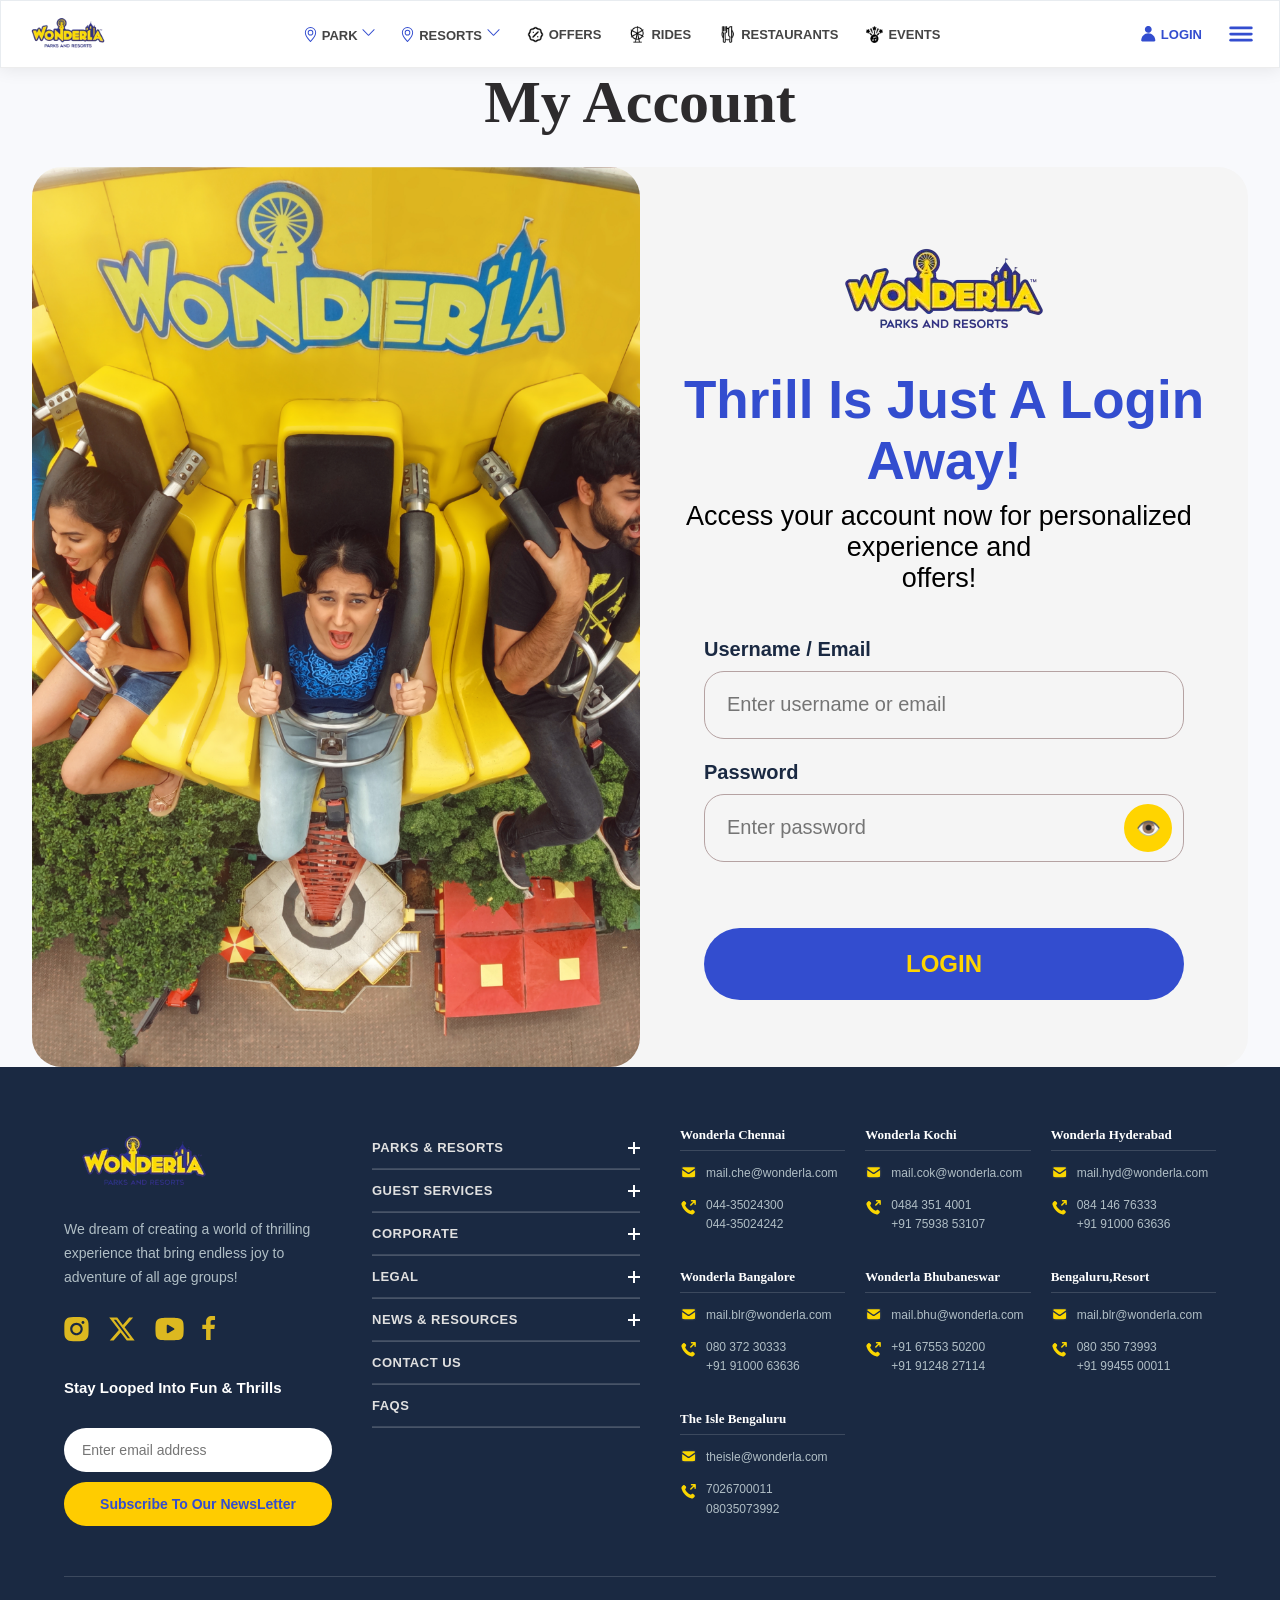
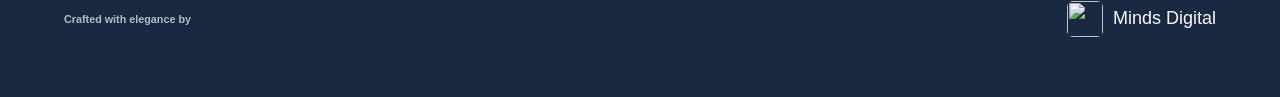
==== commit b83e226c: "Update project features" ====
--- a/index.html
+++ b/index.html
@@ -7,6 +7,7 @@
     <title>Wonderla</title>
 </head>
 <link rel="stylesheet" href="wonderla.css">
+<link rel="stylesheet" href="responsive.css">
 
 <body>
     <div class="login-container">
@@ -642,4 +643,4 @@
     <script src="./main.js"></script>
 </body>
 
-</html>
+</html>
--- a/wonderla.css
+++ b/wonderla.css
@@ -1,4 +1,3 @@
-
 *, *::before, *::after {
     margin: 0;
     padding: 0;
@@ -2514,7 +2513,7 @@
     flex-direction: column;
     justify-content: center;
     align-items: center;
-    margin-top: 10vh;
+    /* margin-top: 10vh; */
     gap: 20px;
 }
 .page1-5cards h3{
@@ -3202,942 +3201,7 @@
     height: auto;
 }
 
-/* =======================================================
-   LAPTOP  (1025px – 1500px)
-   ======================================================= */
-@media screen and (min-width: 1025px) and (max-width: 1500px) {
-
-    /* --- Navbar --- */
-    .login-container,
-    .offer-container,
-    .rides-container,
-    .restaurant-container {
-        width: 97%;
-        padding: 10px 18px;
-        gap: 8px;
-    }
-    .navbar { gap: 25px; }
-    .navbar div { font-size: 15px; }
-    .Book-tickets { font-size: 15px; padding: 9px 14px; }
-    .login-text { font-size: 16px; }
-
-    /* --- Login page --- */
-    .heading1 { font-size: 48px; }
-    .text { font-size: 38px; }
-    .p-text { font-size: 20px; }
-    .otp-btn { width: 420px; height: 80px; font-size: 22px; }
-
-    /* --- Offers page --- */
-    .offer-heading { font-size: 60px; }
-    .discount-card { width: 340px; height: auto; }
-    .fourth-content h1 { font-size: 60px; }
-    .faq-item { width: 700px; }
-
-    /* --- Rides page --- */
-    .ride-heading h1 { font-size: 70px; }
-    .hero-content h1 { font-size: 4rem; }
-    .ride-card { width: 440px; height: auto; }
-    .container-res h2 { font-size: 60px; }
-    .certificates h2 { font-size: 60px; }
-
-    /* --- Restaurants page --- */
-    .rest-card { width: 340px; height: auto; }
-
-    /* --- Main page (index6) --- */
-    .mainpage-text h1 { font-size: 55px; }
-    .five-cards > div { width: 170px; height: 230px; }
-    .jaw-dropping { font-size: 60px; }
-    .bc-text h1 { font-size: 80px; }
-    .bt-container2 h1 { font-size: 55px; }
-    .events-middle h1 { font-size: 70px; }
-
-    /* --- Footer --- */
-    .footer,
-    .offer-footer,
-    .events-footer,
-    .offer-mainpage-footer {
-        padding: 50px 30px;
-        height: auto;
-    }
-    .accordion-header { width: 400px; }
-    .footer-input input { width: 340px; }
-}
-
-/* =======================================================
-   TABLET  (769px – 1024px)
-   ======================================================= */
-@media screen and (min-width: 769px) and (max-width: 1024px) {
-
-    /* --- Navbar --- */
-    .login-container,
-    .offer-container,
-    .rides-container,
-    .restaurant-container {
-        width: 97%;
-        height: auto;
-        padding: 10px 14px;
-        flex-wrap: wrap;
-        gap: 8px;
-        top: 8px;
-    }
-    .navbar { gap: 14px; }
-    .navbar div { font-size: 13px; }
-    .Book-tickets { font-size: 13px; padding: 8px 10px; }
-    .login-text { font-size: 14px; }
-    .logo img { height: 55px; }
-
-    /* --- Login page --- */
-    .heading1 { font-size: 40px; }
-    .mid-section { flex-direction: column; }
-    .left-side { width: 100%; height: 350px; }
-    .main-right { width: 100%; padding: 20px; }
-    .text { font-size: 32px; }
-    .p-text { font-size: 18px; }
-    .phone { flex-direction: column; align-items: center; margin: 20px; }
-    .country { width: 90%; max-width: 380px; }
-    .mobile { width: 90%; max-width: 380px; }
-    .otp-btn { width: 80%; max-width: 380px; height: 70px; font-size: 20px; }
-
-    /* --- Offers page --- */
-    .offer-heading { font-size: 52px; }
-    .second-offer { flex-wrap: wrap; height: auto; gap: 8px; justify-content: center; }
-    .second-offer div { width: 160px; height: 60px; font-size: 15px; }
-    .discount-card { width: 320px; height: auto; }
-    .fourth-offer { flex-direction: column; height: auto; padding: 40px 20px; align-items: center; text-align: center; }
-    .fourth-content h1 { font-size: 52px; }
-    .offer-btn { width: 80%; max-width: 380px; }
-    .faq-item { width: 90%; font-size: 17px; }
-
-    /* --- Rides page --- */
-    .hero-content h1 { font-size: 3rem; }
-    .ride-heading h1 { font-size: 52px; }
-    .ride-heading p { font-size: 18px; }
-    .filter-section { flex-direction: column; align-items: center; gap: 16px; margin-top: 30px; }
-    .type-filter, .thrill-filter { width: 85%; max-width: 500px; height: auto; padding: 14px; }
-    .slider-wrapper { width: 100%; }
-    .thrill-label { position: static; left: 0; }
-    .ride-card { width: 320px; height: auto; }
-    .image-wrapper img { height: 200px; }
-    .content { margin-top: 20px; }
-    .container-res h2 { font-size: 42px; }
-    .container-res p { font-size: 18px; }
-    .certificates h2 { font-size: 42px; }
-    .slide { flex-direction: column; }
-
-    /* --- Restaurants page --- */
-    .search-container { width: 85%; margin: 20px auto; }
-    .rest-card { width: 320px; height: auto; }
-
-    /* --- Main page (index6) --- */
-    .mainpage-text h1 { font-size: 42px; }
-    .five-cards { flex-wrap: wrap; justify-content: center; gap: 14px; }
-    .five-cards > div { width: 140px; height: 200px; }
-    .second-mainpage { flex-direction: column; height: auto; padding: 20px; margin-top: 0; }
-    .leftside-secondpage { width: 100%; }
-    .leftside-secondpage img { width: 100%; height: auto; margin-top: 10px; }
-    .besideimg-content { position: static; flex-direction: row; flex-wrap: wrap; height: auto; justify-content: center; gap: 12px; }
-    .master-scroller { width: 100%; margin: 20px 10px; }
-    .media-unit { height: 320px; }
-    .main-title { font-size: 32px !important; }
-    .mainpage-section { height: auto; min-height: auto; padding: 30px 14px; }
-    .container-flex { flex-direction: column; width: 100%; }
-    .parallax-girl { width: 70%; height: auto; margin-top: 0; }
-    .jaw-dropping { font-size: 2.8rem !important; text-align: center; }
-    .carousel-viewport { max-width: 100%; }
-    .ride-disc-card { width: 100%; height: auto; }
-    .ride-disc-card img { width: 100%; height: auto; }
-    .offer-group { flex-direction: column; }
-    .interaction-row { flex-direction: column; align-items: center; }
-    .mind-blowing-btn { width: 85%; font-size: 16px; padding: 14px 20px; }
-    .bc-image1 { width: 100%; height: auto; }
-    .bc-text { margin-top: 20px; padding: 20px; }
-    .bc-text h1 { font-size: 52px; }
-    .bc-btn button { width: 85%; max-width: 380px; }
-    .bt-container2 h1 { font-size: 2.2rem; text-align: center; }
-    .bc-cards-train { flex-wrap: wrap; justify-content: center; }
-    .bc-4cards { width: 85%; max-width: 380px; }
-    .videos-section h1 { font-size: 52px; text-align: center; }
-    .videos4 { flex-direction: column; align-items: center; }
-    .videos4 div { width: 85%; max-width: 400px; height: 380px; }
-    .rides-exper h1 { font-size: 52px; text-align: center; }
-    .expr-2cards { flex-direction: column; align-items: center; }
-    .expr-main-card { width: 85%; max-width: 440px; height: auto; }
-    .events-middle { flex-direction: column; margin: 30px 20px; gap: 16px; }
-    .events-middle h1 { font-size: 52px; }
-    .guide-cards { flex-wrap: wrap; justify-content: center; }
-    .guide-card { width: 200px; }
-    .guide-title { font-size: 52px; }
-    .carousel-title { font-size: 52px; }
-    .ticker-header h2 { font-size: 52px; }
-
-    /* --- Footer --- */
-    .footer,
-    .offer-footer,
-    .events-footer,
-    .offer-mainpage-footer {
-        flex-direction: column;
-        padding: 40px 20px;
-        height: auto;
-        align-items: center;
-        text-align: center;
-    }
-    .left-footer { width: 100%; max-width: 100%; }
-    .middle-footer { width: 100%; }
-    .right-footer { width: 100%; max-width: 100%; grid-template-columns: 1fr 1fr; }
-    .accordion-header { width: 100%; }
-    .footer-input input { width: 100%; box-sizing: border-box; }
-    .social-logo { justify-content: center; }
-    .news-letter { margin-top: 24px; }
-    .first-ph, .mail { justify-content: center; }
-    .line { width: 100%; }
-    .last-footer { flex-direction: column; align-items: center; gap: 16px; }
-    .offer-footer, .events-footer, .offer-mainpage-footer { height: auto; }
-}
-
-/* =======================================================
-   MOBILE  (481px – 768px)
-   ======================================================= */
-@media screen and (max-width: 768px) {
-
-    /* --- Navbar --- */
-    .login-container,
-    .offer-container,
-    .rides-container,
-    .restaurant-container {
-        width: 96%;
-        height: auto;
-        padding: 8px 12px;
-        flex-wrap: wrap;
-        justify-content: space-between;
-        top: 5px;
-        gap: 6px;
-    }
-    .navbar { display: none; }
-    .right-side-menu { display: flex; }
-    .Book-tickets { display: none; }
-    .logo img { height: 50px; }
-    .login-text { font-size: 14px; }
-
-    /* --- Login page --- */
-    #Login { width: 100%; padding: 0 10px; }
-    .heading1 { font-size: 32px; text-align: center; }
-    .mid-section { flex-direction: column; }
-    .left-side { width: 100%; height: 260px; }
-    .middle-img { width: 100%; height: 260px; object-fit: cover; border-radius: 20px; }
-    .main-right { width: 100%; padding: 16px; }
-    .text { font-size: 26px; text-align: center; }
-    .p-text { font-size: 16px; text-align: center; }
-    .phone { flex-direction: column; align-items: center; margin: 16px; gap: 12px; }
-    .country { width: 90%; max-width: 320px; height: 70px; }
-    .mobile { width: 90%; max-width: 320px; height: 70px; }
-    .otp-btn { width: 90%; max-width: 320px; height: 60px; font-size: 18px; }
-    .optional { flex-direction: column; align-items: center; gap: 6px; }
-
-    /* --- Offers page --- */
-    .offer-heading { font-size: 38px; text-align: center; }
-    .first-offer p { font-size: 15px; text-align: center; padding: 0 10px; }
-    .second-offer { flex-wrap: wrap; height: auto; padding: 10px; gap: 8px; justify-content: center; }
-    .second-offer div { width: 130px; height: 50px; font-size: 14px; }
-    .offers-container { padding: 0 10px; }
-    .discount-card { width: 100%; max-width: 380px; height: auto; }
-    .fourth-offer { flex-direction: column; height: auto; padding: 30px 16px; align-items: center; text-align: center; }
-    .fourth-content h1 { font-size: 38px; }
-    .fourth-content p { font-size: 15px; }
-    .offer-btn { width: 90%; max-width: 320px; margin-top: 16px; }
-    .faq-item { width: 100%; font-size: 16px; }
-
-    /* --- Rides page --- */
-    .hero { height: 60vh; }
-    .hero-content h1 { font-size: 2.2rem; }
-    .ride-heading h1 { font-size: 38px; text-align: center; }
-    .ride-heading p { font-size: 16px; text-align: center; }
-    .filter-section { flex-direction: column; align-items: center; gap: 16px; margin-top: 24px; }
-    .type-filter, .thrill-filter { width: 92%; max-width: 380px; height: auto; padding: 12px; }
-    .slider-wrapper { width: 100%; }
-    .thrill-label { position: static; left: 0; }
-    .cards-container { padding: 0 10px; }
-    .ride-card { width: 100%; max-width: 380px; height: auto; }
-    .image-wrapper img { height: 180px; }
-    .content { margin-top: 16px; }
-    .container-res h2 { font-size: 30px; }
-    .container-res p { font-size: 16px; }
-    .certificates h2 { font-size: 36px; text-align: center; }
-    .slide { flex-direction: column; }
-    .safety-card { width: 90%; max-width: 300px; }
-
-    /* --- Restaurants page --- */
-    .search-container { width: 92%; margin: 16px auto; }
-    .rest-cards-container { padding: 0 10px; }
-    .rest-card { width: 100%; max-width: 380px; height: auto; }
-
-    /* --- Main page (index6) --- */
-    .mainpage-text h1 { font-size: 2rem; }
-    .mainpage-text button { width: 180px; height: 55px; font-size: 16px; }
-    .page1-5cards { padding: 10px; }
-    .five-cards { flex-wrap: wrap; justify-content: center; gap: 10px; }
-    .five-cards > div { width: 110px; height: 160px; }
-    .second-mainpage { flex-direction: column; height: auto; padding: 16px; margin-top: 0; }
-    .leftside-secondpage { width: 100%; }
-    .leftside-secondpage img { width: 100%; height: auto; margin-top: 10px; }
-    .besideimg-content { position: static; flex-direction: row; flex-wrap: wrap; height: auto; justify-content: center; gap: 10px; }
-    .master-scroller { width: 100%; margin: 16px 8px; }
-    .media-unit { height: 260px; }
-    .main-title { font-size: 28px !important; }
-    .mainpage-section { height: auto; min-height: auto; padding: 30px 10px; }
-    .container-flex { flex-direction: column; width: 100%; }
-    .parallax-girl { width: 75%; height: auto; margin-top: 0; }
-    .jaw-dropping { font-size: 2rem !important; text-align: center; }
-    .carousel-viewport { max-width: 100%; }
-    .ride-disc-card { width: 100%; height: auto; }
-    .ride-disc-card img { width: 100%; height: auto; top: 0; }
-    .offer-group { flex-direction: column; }
-    .interaction-row { flex-direction: column; align-items: center; gap: 16px; }
-    .mind-blowing-btn { width: 90%; font-size: 15px; padding: 14px 18px; }
-    .mainpage-bcimage { flex-direction: column; }
-    .bc-image1 { width: 100%; height: auto; }
-    .bc-text { margin-top: 16px; padding: 16px; }
-    .bc-text h1 { font-size: 38px; }
-    .bc-text h4 { font-size: 18px; }
-    .bc-btn button { width: 90%; max-width: 320px; }
-    .bt-container2 h1 { font-size: 1.8rem; text-align: center; }
-    .bc-slider-window { overflow: hidden; }
-    .bc-cards-train { flex-wrap: wrap; justify-content: center; }
-    .bc-4cards { width: 90%; max-width: 340px; }
-    .videos-section h1 { font-size: 38px; text-align: center; }
-    .videos4 { flex-direction: column; align-items: center; }
-    .videos4 div { width: 92%; max-width: 340px; height: 360px; }
-    .rides-exper h1 { font-size: 38px; text-align: center; }
-    .expr-2cards { flex-direction: column; align-items: center; }
-    .expr-main-card { width: 92%; max-width: 380px; height: auto; }
-    .events-middle { flex-direction: column; margin: 24px 16px; gap: 14px; }
-    .events-middle h1 { font-size: 38px; text-align: center; }
-    .event-p-text { margin-top: 10vh; }
-    .event-p-text p { font-size: 15px; text-align: center; padding: 0 14px; }
-    .guide-cards { flex-direction: column; align-items: center; }
-    .guide-card { width: 90%; max-width: 300px; }
-    .guide-title { font-size: 38px; }
-    .carousel-title { font-size: 38px; }
-    .ticker-header h2 { font-size: 38px; }
-
-    /* --- Footer --- */
-    .footer,
-    .offer-footer,
-    .events-footer,
-    .offer-mainpage-footer {
-        flex-direction: column;
-        padding: 32px 16px;
-        height: auto;
-        align-items: center;
-        text-align: center;
-    }
-    .left-footer { width: 100%; max-width: 100%; margin-bottom: 24px; }
-    .middle-footer { width: 100%; }
-    .right-footer { width: 100%; max-width: 100%; grid-template-columns: 1fr; }
-    .accordion-header { width: 100%; }
-    .footer-input input { width: 100%; box-sizing: border-box; padding: 16px; font-size: 16px; }
-    .footer button, .offer-footer button, .events-footer button { height: 55px; font-size: 16px; }
-    .social-logo { justify-content: center; gap: 24px; }
-    .news-letter { margin-top: 20px; }
-    .first-ph, .mail { justify-content: center; }
-    .line { width: 100%; }
-    .last-footer { flex-direction: column; align-items: center; gap: 14px; }
-}
-
-/* =======================================================
-   SMALL PHONE  (300px – 480px)
-   ======================================================= */
-@media screen and (max-width: 480px) {
-
-    /* --- Navbar --- */
-    .login-container,
-    .offer-container,
-    .rides-container,
-    .restaurant-container {
-        width: 96%;
-        padding: 6px 10px;
-        top: 4px;
-    }
-    .logo img { height: 40px; }
-    .login-text { font-size: 12px; }
-    .inside-login svg { width: 12px; height: 12px; }
-
-    /* --- Login page --- */
-    .heading1 { font-size: 26px; }
-    .left-side { height: 200px; }
-    .middle-img { height: 200px; }
-    .text { font-size: 22px; }
-    .p-text { font-size: 14px; }
-    .country { height: 60px; }
-    .mobile { height: 60px; }
-    .otp-btn { height: 55px; font-size: 16px; }
-
-    /* --- Offers page --- */
-    .offer-heading { font-size: 28px; }
-    .second-offer div { width: 110px; height: 44px; font-size: 12px; border-radius: 12px; }
-    .discount-card { max-width: 100%; }
-    .card-content h3 { font-size: 16px; }
-    .tags-offer span { font-size: 14px; padding: 6px; }
-    .btn-book, .btn-details { font-size: 14px; padding: 10px; }
-    .fourth-content h1 { font-size: 28px; }
-    .fourth-content p { font-size: 14px; }
-    .offer-btn { height: 55px; font-size: 15px; }
-    .faq-item { font-size: 14px; }
-    .faq-header { padding: 14px 16px; }
-
-    /* --- Rides page --- */
-    .hero { height: 50vh; }
-    .hero-content h1 { font-size: 1.6rem; }
-    .ride-heading h1 { font-size: 28px; }
-    .ride-heading p { font-size: 14px; }
-    .type-filter, .thrill-filter { width: 96%; padding: 10px; }
-    .ride-card { max-width: 100%; }
-    .image-wrapper img { height: 160px; }
-    .content h3 { font-size: 18px; }
-    .description { font-size: 14px; }
-    .details-btn { font-size: 14px; padding: 10px; }
-    .container-res h2 { font-size: 24px; }
-    .container-res p { font-size: 14px; }
-    .certificates h2 { font-size: 26px; }
-    .safety-card { width: 96%; }
-    .safety-card p { font-size: 13px; }
-
-    /* --- Restaurants page --- */
-    .search-container { width: 96%; }
-    .rest-card { max-width: 100%; }
-
-    /* --- Main page (index6) --- */
-    .mainpage-text h1 { font-size: 1.4rem; }
-    .mainpage-text button { width: 150px; height: 48px; font-size: 14px; }
-    .five-cards { gap: 8px; }
-    .five-cards > div { width: 85px; height: 130px; }
-    .five-cards h5 { font-size: 14px; margin-top: 10px; }
-    .five-cards p { font-size: 12px; }
-    .media-unit { height: 200px; }
-    .main-title { font-size: 22px !important; }
-    .jaw-dropping { font-size: 1.5rem !important; }
-    .mind-blowing-btn { font-size: 14px; padding: 12px 14px; }
-    .bc-text h1 { font-size: 28px; }
-    .bc-text h4 { font-size: 15px; }
-    .bc-btn button { height: 55px; font-size: 15px; }
-    .bt-container2 h1 { font-size: 1.4rem; }
-    .bc-4cards { width: 96%; }
-    .videos-section h1 { font-size: 28px; }
-    .videos4 div { height: 300px; }
-    .rides-exper h1 { font-size: 28px; }
-    .expr-main-card { width: 96%; }
-    .expr1-card h2 { font-size: 28px; }
-    .events-middle h1 { font-size: 28px; }
-    .event-p-text p { font-size: 14px; }
-    .guide-title { font-size: 28px; }
-    .carousel-title { font-size: 28px; }
-    .ticker-header h2 { font-size: 28px; }
-
-    /* --- Footer --- */
-    .footer,
-    .offer-footer,
-    .events-footer,
-    .offer-mainpage-footer {
-        padding: 24px 12px;
-    }
-    .footer-logo { width: 140px; height: 70px; }
-    .left-footer p { font-size: 14px; }
-    .news-letter h3 { font-size: 18px; }
-    .footer-input input { padding: 14px; font-size: 14px; }
-    .footer button, .offer-footer button, .events-footer button { height: 48px; font-size: 14px; }
-    .social-logo { gap: 16px; }
-    .accordion-header { font-size: 13px; padding: 12px 0; }
-    .accordion-content a { font-size: 14px; }
-    .first-right h2 { font-size: 18px; }
-    .tele-1 a, .tele-1 p { font-size: 14px; }
-}
-
-/* =======================================================
-   TINY  (300px – 360px)  — extra small phones
-   ======================================================= */
-@media screen and (max-width: 360px) {
-
-    .login-container,
-    .offer-container,
-    .rides-container,
-    .restaurant-container {
-        padding: 5px 8px;
-        border-radius: 12px;
-    }
-    .logo img { height: 34px; }
-    .login-text { font-size: 11px; }
-
-    .heading1 { font-size: 22px; }
-    .text { font-size: 18px; }
-    .p-text { font-size: 13px; }
-    .otp-btn { font-size: 14px; height: 50px; }
-
-    .offer-heading { font-size: 24px; }
-    .second-offer div { width: 90px; height: 40px; font-size: 11px; }
-    .fourth-content h1 { font-size: 24px; }
-    .faq-item { font-size: 13px; }
-
-    .hero-content h1 { font-size: 1.3rem; }
-    .ride-heading h1 { font-size: 22px; }
-    .container-res h2 { font-size: 20px; }
-    .certificates h2 { font-size: 22px; }
-
-    .mainpage-text h1 { font-size: 1.2rem; }
-    .five-cards > div { width: 70px; height: 110px; }
-    .five-cards h5 { font-size: 12px; }
-    .jaw-dropping { font-size: 1.2rem !important; }
-    .bc-text h1 { font-size: 22px; }
-    .events-middle h1 { font-size: 22px; }
-    .guide-title, .carousel-title, .ticker-header h2 { font-size: 22px; }
-
-    .footer-logo { width: 110px; height: 55px; }
-    .news-letter h3 { font-size: 15px; }
-    .accordion-header { font-size: 12px; }
-}
-
-
-/* =======================================================
-   INDEX6 — DEDICATED RESPONSIVE FIXES
-   Covers every section of the main page
-   ======================================================= */
-
-/* ---- LAPTOP (1025px – 1500px) ---- */
-@media screen and (min-width: 1025px) and (max-width: 1500px) {
-    .main-page1 { overflow-x: hidden; }
-
-    /* Hero video + text */
-    .mainpage-video1 { height: 100vh; }
-    .mainpage-text h1 { font-size: 52px; }
-
-    /* 5 park cards */
-    .five-cards { gap: 30px; }
-    .five-cards > div { width: 160px; height: 220px; }
-
-    /* Second section — rides scroller */
-    .second-mainpage { height: auto; }
-    .leftside-secondpage img { width: 380px; }
-    .master-scroller { max-width: 700px; margin-top: 15vh; }
-    .media-unit { height: 420px; }
-
-    /* Offers carousel */
-    .mainpage-section { height: auto; }
-    .jaw-dropping { font-size: 55px; }
-    .ride-disc-card img { width: 300px; height: 170px; }
-
-    /* BC image / Isle section */
-    .bc-image1 { height: 550px; }
-    .bc-text { margin-top: -55vh; }
-    .bc-text h1 { font-size: 85px; }
-
-    /* Ticker */
-    .mainpage-ticker-section { padding: 30px 0; }
-
-    /* Desi Delights */
-    .bt-container2 h1 { font-size: 52px; }
-
-    /* Restaurant slider */
-    .?"aurant-section h1 { font-size: 52px; }
-    .bc-slider-window { width: 100%; max-width: 1100px; }
-    .bc-4cards { width: 270px; }
-
-    /* Safety section */
-    .bc-safety-section { height: auto; padding: 60px 20px; }
-    .container-res h2 { font-size: 52px; }
-
-    /* Merch grid */
-    .costume-grid { gap: 16px; }
-    .yellow { width: 420px; }
-    .blue { width: 380px; }
-    .wide { height: 460px; }
-
-    /* Certificates */
-    .certificates h2 { font-size: 52px; }
-    .slider { max-width: 700px; }
-
-    /* Adventure carousel */
-    .carousel-container { width: 100%; max-width: 1100px; }
-    .carousel-title { font-size: 52px; }
-    .card { width: 420px; height: 440px; }
-
-    /* Videos */
-    .videos-section h1 { font-size: 52px; }
-    .videos4 div { width: 260px; height: 420px; }
-
-    /* Footer */
-    .offer-mainpage-footer { height: auto; padding: 50px 30px; }
-}
-
-/* ---- TABLET (769px – 1024px) ---- */
-@media screen and (min-width: 769px) and (max-width: 1024px) {
-    .main-page1 { overflow-x: hidden; }
-
-    /* Hero */
-    .mainpage-video1 { height: 100vh; }
-    .mainpage-text h1 { font-size: 38px; }
-    .mainpage-text button { width: 180px; height: 55px; font-size: 16px; }
-
-    /* 5 park cards */
-    .page1-5cards { padding: 10px; }
-    .five-cards { flex-wrap: wrap; justify-content: center; gap: 14px; }
-    .five-cards > div { width: 130px; height: 190px; }
-    .five-cards h5 { font-size: 16px; }
-    .five-cards p { font-size: 13px; }
-
-    /* Second section */
-    .second-mainpage { flex-direction: column; height: auto; padding: 20px; margin-top: 0; }
-    .leftside-secondpage { width: 100%; }
-    .leftside-secondpage img { width: 100%; height: auto; margin-top: 10px; }
-    .besideimg-content { position: static; flex-direction: row; flex-wrap: wrap; height: auto; justify-content: center; gap: 14px; }
-    .img-content h3 { font-size: 22px; }
-    .master-scroller { width: 100%; margin: 20px 10px; }
-    .media-unit { height: 300px; }
-    .main-title { font-size: 28px !important; }
-    .btn-mainpage button { width: 300px; font-size: 16px; }
-
-    /* Marquee box */
-    .marquee-item { font-size: 18px; padding: 0 20px; }
-    .oval-img { width: 150px; height: 70px; }
-
-    /* Offers carousel */
-    .mainpage-section { height: auto; min-height: auto; padding: 30px 14px; }
-    .container-flex { flex-direction: column; width: 100%; align-items: center; }
-    .parallax-side { width: 60%; }
-    .parallax-girl { width: 100%; height: auto; margin-top: 0; }
-    .content-side { width: 100%; padding: 0 20px; }
-    .jaw-dropping { font-size: 2.5rem !important; text-align: center; }
-    .carousel-viewport { max-width: 100%; overflow: hidden; }
-    .offer-group { flex-direction: row; gap: 10px; }
-    .ride-disc-card { width: 48%; height: auto; }
-    .ride-disc-card img { width: 100%; height: auto; top: 0; position: static; margin: 0; }
-    .interaction-row { flex-direction: column; align-items: center; gap: 14px; }
-    .mind-blowing-btn { width: 85%; font-size: 16px; }
-    .nav-arrows { justify-content: center; }
-
-    /* BC image / Isle */
-    .mainpage-bcimage { display: flex; flex-direction: column; align-items: center; overflow: hidden; }
-    .bc-image1 { width: 100%; height: auto; }
-    .bc-image1 img { width: 100%; height: 400px; object-fit: cover; }
-    .bc-text { margin-top: 20px; padding: 20px; text-align: center; }
-    .bc-text h1 { font-size: 48px; }
-    .bc-text h4 { font-size: 18px; }
-    .bc-btn button { width: 85%; max-width: 360px; height: 60px; font-size: 17px; }
-
-    /* Ticker */
-    .mainpage-ticker-section { padding: 20px 0; }
-    .bc-card p { font-size: 13px; }
-
-    /* Desi Delights */
-    .bt-container2 { padding: 20px 10px; }
-    .bt-container2 h1 { font-size: 2rem; text-align: center; }
-    .bc-cont-btn button { width: 85%; max-width: 360px; }
-    .marquee-wrapper { overflow: hidden; }
-
-    /* Restaurant slider */
-    .bc-restaurant-section { padding: 20px 10px; text-align: center; }
-    .bc-restaurant-section h1 { font-size: 2rem; }
-    .bc-slider-window { width: 100%; max-width: 700px; margin: 0 auto; overflow: hidden; }
-    .bc-4cards { width: 100%; max-width: 340px; height: auto; }
-    .card-img { height: 180px; }
-    .explore-main-btn { width: 85%; max-width: 360px; font-size: 16px; }
-
-    /* Safety section */
-    .bc-safety-section { height: auto; padding: 40px 16px; }
-    .container-res h2 { font-size: 36px; }
-    .container-res p { font-size: 16px; }
-    .safety-grid { gap: 14px; }
-    .safety-card { width: 180px; height: auto; padding: 20px; }
-
-    /* Merch / Costume grid */
-    .bc-res-btn { text-align: center; }
-    .bc-res-btn button { width: 85%; max-width: 360px; }
-    .inside-bc-res { padding: 0 10px; }
-    .inside-bc-res h1 { font-size: 2rem !important; text-align: center; }
-    .inside-bc-res p { font-size: 18px; text-align: center; }
-    .costume-grid { gap: 12px; padding: 10px; }
-    .costume-card { height: 220px; }
-    .yellow { width: 340px; }
-    .blue { width: 300px; height: 220px; }
-    .wide { height: 380px; }
-    .resimg-bc { width: 100%; height: 100%; object-fit: cover; border-radius: 20px; }
-
-    /* Certificates */
-    .certificates { margin-top: 10vh; }
-    .certificates h2 { font-size: 36px; text-align: center; }
-    .slider { max-width: 600px; }
-    .slide { flex-direction: column; align-items: center; }
-    .slide img { width: 100%; max-width: 300px; }
-    .ride-slides h3 { font-size: 22px; }
-    .ride-slides p { font-size: 16px; }
-
-    /* Adventure carousel */
-    .carousel-container { width: 100%; max-width: 700px; }
-    .carousel-title { font-size: 2rem; }
-    .card { width: 320px; height: auto; }
-    .card img { height: 200px; }
-    .card h3 { font-size: 1.2rem; }
-
-    /* Videos */
-    .videos-section { margin-top: 10vh; }
-    .videos-section h1 { font-size: 2rem; text-align: center; }
-    .videos4 { flex-direction: row; flex-wrap: wrap; justify-content: center; gap: 14px; }
-    .videos4 div { width: 45%; height: 320px; }
-    .videos4 video { border-radius: 16px; }
-
-    /* Footer */
-    .offer-mainpage-footer { flex-direction: column; padding: 40px 20px; height: auto; align-items: center; text-align: center; }
-    .offer-mainpage-footer .left-footer { width: 100%; max-width: 100%; }
-    .offer-mainpage-footer .middle-footer { width: 100%; }
-    .offer-mainpage-footer .right-footer { width: 100%; grid-template-columns: 1fr 1fr; }
-    .offer-mainpage-footer .accordion-header { width: 100%; }
-    .offer-mainpage-footer .footer-input input { width: 100%; box-sizing: border-box; }
-    .offer-mainpage-footer .social-logo { justify-content: center; }
-}
-
-/* ---- MOBILE (max-width: 768px) ---- */
-@media screen and (max-width: 768px) {
-    .main-page1 { overflow-x: hidden; }
-
-    /* Hero */
-    .mainpage-video1 { height: 60vh; }
-    .mainpage-text { margin-top: 5vh; padding: 0 16px; }
-    .mainpage-text h1 { font-size: 1.8rem; text-align: center; }
-    .mainpage-text button { width: 160px; height: 50px; font-size: 15px; }
-
-    /* 5 park cards */
-    .page1-5cards { padding: 10px; margin-top: 5vh; }
-    .page1-5cards h3 { font-size: 18px; text-align: center; }
-    .five-cards { flex-wrap: wrap; justify-content: center; gap: 10px; }
-    .five-cards > div { width: 100px; height: 150px; }
-    .five-cards h5 { font-size: 13px; margin-top: 8px; }
-    .five-cards p { font-size: 11px; }
-
-    /* Second section */
-    .second-mainpage { flex-direction: column; height: auto; padding: 16px; margin-top: 0; }
-    .leftside-secondpage { width: 100%; }
-    .leftside-secondpage img { width: 100%; height: auto; margin-top: 0; }
-    .besideimg-content { position: static; flex-direction: row; flex-wrap: wrap; height: auto; justify-content: center; gap: 10px; }
-    .img-content h3 { font-size: 18px; }
-    .img-content button { font-size: 14px; width: 90px; }
-    .img-content2 { margin-left: 0; }
-    .master-scroller { width: 100%; margin: 16px 0; }
-    .scroller-top h2 { font-size: 24px !important; }
-    .media-unit { height: 220px; }
-    .info-panel { font-size: 16px; padding: 16px; gap: 8px; }
-    .info-panel h4 { font-size: 16px; }
-    .cta-btn { padding: 8px 14px; font-size: 13px; }
-    .btn-mainpage button { width: 90%; max-width: 280px; font-size: 15px; }
-    .bottom-controls { gap: 10px; }
-    .nav-dot { width: 40px; height: 40px; font-size: 16px; }
-
-    /* Marquee box */
-    .marquee-box { padding: 12px 0; }
-    .marquee-item { font-size: 15px; padding: 0 14px; }
-    .oval-img { width: 100px; height: 50px; }
-    .count { font-size: 18px; }
-
-    /* Offers carousel */
-    .mainpage-section { height: auto; min-height: auto; padding: 24px 10px; }
-    .container-flex { flex-direction: column; width: 100%; align-items: center; }
-    .parallax-side { width: 70%; }
-    .parallax-girl { width: 100%; height: auto; margin-top: 0; animation: none; }
-    .content-side { width: 100%; padding: 0 12px; }
-    .jaw-dropping { font-size: 1.8rem !important; text-align: center; }
-    .carousel-viewport { max-width: 100%; overflow: hidden; }
-    .carousel-track { width: 200%; }
-    .offer-group { flex-direction: column; gap: 10px; width: 50%; }
-    .ride-disc-card { width: 100%; height: auto; background: none; }
-    .ride-disc-card img { width: 100%; height: auto; top: 0; position: static; margin: 0; border-radius: 14px; }
-    .interaction-row { flex-direction: column; align-items: center; gap: 12px; }
-    .mind-blowing-btn { width: 92%; font-size: 14px; padding: 12px 16px; }
-    .nav-arrows { justify-content: center; gap: 10px; }
-    .arrow { width: 48px; height: 48px; font-size: 18px; }
-
-    /* BC image / Isle */
-    .mainpage-bcimage { display: flex; flex-direction: column; align-items: center; overflow: hidden; }
-    .bc-image1 { width: 100%; height: auto; }
-    .bc-image1 img { width: 100%; height: 260px; object-fit: cover; }
-    .bc-text { margin-top: 16px; padding: 16px; text-align: center; gap: 16px; }
-    .bc-text h4 { font-size: 16px; }
-    .bc-text h1 { font-size: 32px; }
-    .bc-btn button { width: 90%; max-width: 300px; height: 55px; font-size: 15px; }
-
-    /* Ticker */
-    .mainpage-ticker-section { padding: 16px 0; }
-    .bc-card { width: 180px; min-height: 160px; padding: 16px 12px; }
-    .bc-img img { width: 60px; height: 60px; border-radius: 10px; }
-    .bc-card p { font-size: 12px; }
-
-    /* Desi Delights */
-    .bt-container2 { padding: 16px 10px; }
-    .bt-container2 h1 { font-size: 1.6rem; text-align: center; }
-    .bc-cont-btn { text-align: center; }
-    .bc-cont-btn button { width: 90%; max-width: 300px; }
-    .marquee-wrapper { overflow: hidden; }
-    .bt-container { overflow: hidden; }
-
-    /* Restaurant slider */
-    .bc-restaurant-section { padding: 16px 10px; text-align: center; }
-    .bc-restaurant-section h1 { font-size: 1.6rem; }
-    .bc-slider-window { width: 100%; max-width: 100%; overflow: hidden; }
-    .bc-cards-train { display: flex; }
-    .bc-4cards { width: 100vw; max-width: 100%; height: auto; flex-shrink: 0; }
-    .card-img { height: 160px; }
-    .card-content h3 { font-size: 16px; }
-    .menu-btn { font-size: 14px; padding: 8px 14px; }
-    .explore-main-btn { width: 90%; max-width: 300px; font-size: 15px; padding: 12px 20px; }
-    #bt-dot2:checked ~ .bc-slider-window .bc-cards-train { transform: translateX(-100vw); }
-    #bt-dot3:checked ~ .bc-slider-window .bc-cards-train { transform: translateX(-200vw); }
-    #bt-dot4:checked ~ .bc-slider-window .bc-cards-train { transform: translateX(-300vw); }
-
-    /* Safety section */
-    .bc-safety-section { height: auto; padding: 30px 12px; }
-    .bc-safety-section .container-res h2 { font-size: 26px; }
-    .bc-safety-section .container-res p { font-size: 15px; }
-    .safety-grid { gap: 12px; }
-    .safety-card { width: 90%; max-width: 280px; height: auto; padding: 18px; }
-    .safety-card p { font-size: 13px; }
-    .icon-ride svg { width: 60px; height: 60px; }
-
-    /* Merch / Costume grid */
-    .bc-res-btn { text-align: center; margin-top: 5vh; }
-    .bc-res-btn button { width: 90%; max-width: 300px; height: 60px; font-size: 16px; }
-    .inside-bc-res { padding: 0 10px; }
-    .inside-bc-res h1 { font-size: 1.6rem !important; text-align: center; margin-top: 5vh !important; }
-    .inside-bc-res p { font-size: 16px; text-align: center; }
-    .costume-grid { flex-direction: column; align-items: center; gap: 12px; padding: 10px; }
-    .costume-card { width: 92% !important; max-width: 360px; height: auto !important; }
-    .yellow { width: 92% !important; }
-    .blue { width: 92% !important; height: 220px; }
-    .wide { height: auto !important; }
-    .resimg-bc { width: 100%; height: 200px; object-fit: cover; border-radius: 16px; }
-
-    /* Certificates */
-    .certificates { margin-top: 5vh; }
-    .certificates h2 { font-size: 28px; text-align: center; }
-    .slider { max-width: 100%; padding: 0 10px; }
-    .slide { flex-direction: column; align-items: center; padding: 10px; }
-    .slide img { width: 100%; max-width: 260px; height: auto; }
-    .ride-slides h3 { font-size: 18px; }
-    .ride-slides p { font-size: 14px; }
-
-    /* Adventure carousel */
-    .adventure-carousel { padding: 30px 10px; }
-    .carousel-container { width: 100%; max-width: 100%; }
-    .carousel-title { font-size: 1.6rem; }
-    .slides { overflow: hidden; }
-    .slide { min-width: 100%; }
-    .card { width: 90%; max-width: 320px; height: auto; margin: 0 auto; }
-    .card img { height: 180px; }
-    .card h3 { font-size: 1.1rem; }
-    .card p { font-size: 13px; }
-    .know-more { font-size: 13px; padding: 8px 14px; }
-
-    /* Videos */
-    .videos-section { margin-top: 8vh; padding: 0 10px; }
-    .videos-section h1 { font-size: 1.6rem; text-align: center; }
-    .videos4 { flex-direction: column; align-items: center; gap: 14px; }
-    .videos4 div { width: 92%; max-width: 340px; height: 320px; }
-    .videos4 video { border-radius: 16px; }
-
-    /* Footer */
-    .offer-mainpage-footer { flex-direction: column; padding: 28px 14px; height: auto; align-items: center; text-align: center; }
-    .offer-mainpage-footer .right-footer { grid-template-columns: 1fr; }
-    .offer-mainpage-footer .accordion-header { width: 100%; }
-    .offer-mainpage-footer .footer-input input { width: 100%; box-sizing: border-box; padding: 14px; font-size: 15px; }
-    .offer-mainpage-footer button { height: 52px; font-size: 15px; }
-    .offer-mainpage-footer .social-logo { justify-content: center; gap: 20px; }
-}
-
-/* ---- SMALL PHONE (max-width: 480px) ---- */
-@media screen and (max-width: 480px) {
-    /* Hero */
-    .mainpage-video1 { height: 50vh; }
-    .mainpage-text h1 { font-size: 1.4rem; }
-    .mainpage-text button { width: 140px; height: 44px; font-size: 13px; }
-
-    /* 5 park cards */
-    .five-cards > div { width: 80px; height: 120px; }
-    .five-cards h5 { font-size: 11px; margin-top: 6px; }
-    .five-cards p { font-size: 10px; }
-
-    /* Rides scroller */
-    .media-unit { height: 180px; }
-    .scroller-top h2 { font-size: 18px !important; }
-    .info-panel { font-size: 13px; padding: 10px; }
-    .info-panel h4 { font-size: 13px; }
-    .nav-dot { width: 34px; height: 34px; font-size: 14px; }
-    .btn-mainpage button { font-size: 13px; height: 44px; }
-
-    /* Marquee */
-    .marquee-item { font-size: 13px; padding: 0 10px; }
-    .oval-img { width: 80px; height: 40px; }
-
-    /* Offers carousel */
-    .jaw-dropping { font-size: 1.4rem !important; }
-    .mind-blowing-btn { font-size: 13px; padding: 10px 14px; }
-    .arrow { width: 40px; height: 40px; font-size: 16px; }
-
-    /* BC Isle */
-    .bc-text h1 { font-size: 26px; }
-    .bc-text h4 { font-size: 14px; }
-    .bc-btn button { height: 48px; font-size: 14px; }
-
-    /* Ticker */
-    .bc-card { width: 150px; min-height: 140px; }
-    .bc-img img { width: 50px; height: 50px; }
-    .bc-card p { font-size: 11px; }
-
-    /* Desi Delights */
-    .bt-container2 h1 { font-size: 1.3rem; }
-
-    /* Restaurant slider */
-    .bc-restaurant-section h1 { font-size: 1.3rem; }
-    .card-img { height: 130px; }
-    .explore-main-btn { font-size: 14px; padding: 10px 16px; }
-
-    /* Safety */
-    .bc-safety-section .container-res h2 { font-size: 20px; }
-    .icon-ride svg { width: 48px; height: 48px; }
-
-    /* Merch */
-    .inside-bc-res h1 { font-size: 1.3rem !important; }
-    .blue { height: 180px; }
-    .resimg-bc { height: 160px; }
-
-    /* Certificates */
-    .certificates h2 { font-size: 22px; }
-    .ride-slides h3 { font-size: 16px; }
-    .ride-slides p { font-size: 13px; }
-
-    /* Adventure carousel */
-    .carousel-title { font-size: 1.3rem; }
-    .card img { height: 150px; }
-
-    /* Videos */
-    .videos-section h1 { font-size: 1.3rem; }
-    .videos4 div { height: 260px; }
-
-    /* Footer */
-    .offer-mainpage-footer { padding: 20px 10px; }
-    .offer-mainpage-footer button { height: 46px; font-size: 14px; }
-}
-
-/* ---- TINY (max-width: 360px) ---- */
-@media screen and (max-width: 360px) {
-    .mainpage-text h1 { font-size: 1.2rem; }
-    .five-cards > div { width: 68px; height: 105px; }
-    .five-cards h5 { font-size: 10px; }
-    .media-unit { height: 160px; }
-    .jaw-dropping { font-size: 1.1rem !important; }
-    .bc-text h1 { font-size: 22px; }
-    .bt-container2 h1 { font-size: 1.1rem; }
-    .bc-restaurant-section h1 { font-size: 1.1rem; }
-    .bc-safety-section .container-res h2 { font-size: 18px; }
-    .carousel-title { font-size: 1.1rem; }
-    .videos-section h1 { font-size: 1.1rem; }
-    .videos4 div { height: 220px; }
-    .certificates h2 { font-size: 18px; }
-    .inside-bc-res h1 { font-size: 1.1rem !important; }
-}
+
 
 
 /* =====================================================
@@ -4163,7 +3227,7 @@
     z-index: 9999;
     box-shadow: 0 4px 18px rgba(0,0,0,0.09);
     gap: 10px;
-    flex-wrap: nowrap;
+    flex-wrap: wrap;
 }
 
 /* Logo */
@@ -4189,7 +3253,7 @@
     display: flex;
     align-items: center;
     gap: 2px;
-    flex-wrap: nowrap;
+    flex-wrap: wrap;
     margin: 0;
     flex: 1;
     justify-content: center;
@@ -6968,4 +6032,4 @@
     .cart-page-summary {
         position: static;
     }
-}
+}
--- a/responsive.css
+++ b/responsive.css
@@ -0,0 +1,1214 @@
+html, body { max-width: 100%; overflow-x: hidden; }
+* { min-width: 0; }
+img, video { max-width: 100%; }
+
+/* =======================================================================
+   1. NAVBAR — never let links collide with the logo / login / book button
+   ======================================================================= */
+@media (max-width: 1200px) {
+    .login-container { padding: 0 14px; gap: 8px; }
+    .navbar { gap: 14px; }
+}
+
+@media (max-width: 1100px) {
+    .login-container { flex-wrap: wrap; row-gap: 10px; height: auto; padding: 10px 14px; }
+    .navbar {
+        order: 5;               /* push the link row below logo/login/book */
+        flex-basis: 100%;
+        width: 100%;
+        justify-content: center;
+        flex-wrap: wrap;
+        row-gap: 8px;
+        gap: 10px;
+    }
+    .dropdown-menu { left: 50%; transform: translate(-50%, 8px); }
+    .nav-item:hover .dropdown-menu { transform: translate(-50%, 0); }
+}
+
+@media (max-width: 700px) {
+    .logo img { height: 34px; }
+    .nav-trigger, .navbar > a > div { padding: 6px 9px; font-size: 12px; }
+    .login-text { display: none; }               /* keep just the icon */
+    .Book-tickets { padding: 8px 12px; font-size: 12px; }
+}
+
+@media (max-width: 480px) {
+    .navbar { gap: 6px; }
+    .nav-trigger, .navbar > a > div { padding: 5px 7px; font-size: 10.5px; gap: 3px; }
+    .nav-trigger svg:first-child, .navbar img { width: 14px; height: 14px; }
+    .Book-tickets { padding: 7px 9px; font-size: 10.5px; gap: 4px; }
+    .right-side-menu svg { width: 26px; height: 26px; }
+    .dropdown-menu { width: 160px; }
+}
+
+@media (max-width: 340px) {
+    .logo img { height: 28px; }
+    .Book-tickets svg { display: none; }          /* free up width */
+}
+
+/* index8.html ships its own inline navbar CSS and hides .navbar entirely
+   below 900px with no replacement menu, which leaves the page with no way
+   to reach Park/Resorts/Offers/Rides/Restaurants/Events on mobile. Bring
+   it back and let it wrap under the sticky bar like the other pages. */
+@media (max-width: 900px) {
+    .navbar {
+        display: flex !important;
+        flex-wrap: wrap;
+        justify-content: center;
+        row-gap: 6px;
+        gap: 8px;
+        width: 100%;
+        order: 5;
+        flex-basis: 100%;
+    }
+    .login-container { height: auto; flex-wrap: wrap; row-gap: 8px; padding: 10px 14px; }
+}
+
+/* =======================================================================
+   2. "SELECT YOUR WONDER PARK" — five equal cards
+   ======================================================================= */
+.five-cards {
+    display: grid;
+    grid-template-columns: repeat(5, minmax(0, 1fr));
+    gap: clamp(8px, 2vw, 20px);
+    width: 100%;
+    max-width: 1100px;
+}
+.five-cards > div {
+    width: 100%;
+    height: auto;
+    aspect-ratio: 4 / 5.4;
+    display: flex;
+    flex-direction: column;
+}
+.five-cards img {
+    width: 100%;
+    flex: 1 1 auto;
+    min-height: 0;
+    object-fit: cover;
+}
+.five-cards h5 {
+    font-size: clamp(10px, 1.6vw, 13px);
+    white-space: nowrap;
+    overflow: hidden;
+    text-overflow: ellipsis;
+    padding: 0 4px;
+}
+.five-cards p { font-size: clamp(9px, 1.3vw, 11px); }
+
+@media (max-width: 700px) {
+    .five-cards { grid-template-columns: repeat(3, minmax(0, 1fr)); }
+}
+@media (max-width: 420px) {
+    .five-cards { grid-template-columns: repeat(2, minmax(0, 1fr)); gap: 10px; }
+}
+
+/* =======================================================================
+   3. ICONIC RIDES — video slider cards (stay square/consistent, no text
+   spilling out of the fixed-height card)
+   ======================================================================= */
+@media (max-width: 1100px) {
+    .second-mainpage { flex-direction: column; align-items: center; padding: 30px 0; }
+    .leftside-secondpage { width: 60%; max-width: 260px; }
+    .leftside-secondpage img { margin-top: 0; }
+    .besideimg-content { flex-direction: row; flex-wrap: wrap; justify-content: center; padding: 20px; width: 100%; }
+    .img-content { align-items: center; }
+    .master-scroller { margin: 0; width: 100%; padding: 0 4%; }
+}
+@media (max-width: 640px) {
+    .media-unit { height: 300px; padding: 0 6px; }
+    .info-panel { padding: 14px; gap: 4px; }
+    .info-panel h4 { font-size: 15px; }
+    .info-panel span { font-size: 11px; }
+    .cta-btn { padding: 6px 12px; font-size: 11px; }
+    .main-title { font-size: clamp(1.1rem, 5vw, 1.6rem) !important; }
+    .btn-mainpage button { width: 100%; max-width: 260px; height: 44px; font-size: 13px; }
+    .nav-dot { width: 36px; height: 36px; font-size: 14px; }
+}
+@media (max-width: 420px) {
+    .media-unit { height: 240px; }
+    .info-panel { padding: 10px; }
+    .info-panel h4 { font-size: 13px; }
+    .info-panel span { font-size: 10px; }
+}
+
+/* =======================================================================
+   4. JAW-DROPPING OFFERS — two ride-disc cards per group, equal size
+   ======================================================================= */
+.offer-group { align-items: center; }
+.ride-disc-card { flex: 1 1 0; min-width: 0; }
+.ride-disc-card img {
+    width: 100%;
+    max-width: 240px;
+    height: auto;
+    aspect-ratio: 8 / 5;
+    min-height: 0;
+}
+@media (max-width: 1100px) {
+    .mainpage-section { padding: 30px 5%; }
+    .container-flex { flex-direction: column; gap: 20px; }
+    .parallax-side { order: 2; }
+    .content-side { order: 1; width: 100%; }
+    .parallax-girl { max-width: 220px; height: auto; }
+}
+@media (max-width: 560px) {
+    .offer-group { gap: 10px; }
+    .ride-disc-card img { max-width: 150px; }
+    .interaction-row { flex-direction: column; align-items: flex-start; gap: 14px; }
+    .mind-blowing-btn { width: 100%; text-align: center; padding: 12px 20px; font-size: 13px; }
+}
+@media (max-width: 340px) {
+    .offer-group { flex-direction: column; align-items: center; }
+    .ride-disc-card img { max-width: 200px; }
+}
+
+/* =======================================================================
+   5. ISLE BY WONDERLA — banner text never collides with image edges
+   ======================================================================= */
+@media (max-width: 640px) {
+    .bc-image1 { height: 320px; }
+    .bc-text h4 { font-size: 11px; letter-spacing: 2px; }
+    .bc-btn button { padding: 11px 20px; font-size: 13px; }
+}
+@media (max-width: 380px) {
+    .bc-image1 { height: 260px; }
+    .bc-text { gap: 10px; }
+}
+
+/* =======================================================================
+   6. TICKER (safety bc-cards) — identical width/height for every card
+   ======================================================================= */
+.bc-card { width: 200px; min-height: 170px; }
+@media (max-width: 640px) {
+    .bc-card { width: 160px; min-height: 150px; padding: 16px 12px; gap: 8px; }
+    .bc-img img { width: 46px; height: 46px; }
+    .bc-card p { font-size: 11px; }
+}
+@media (max-width: 380px) {
+    .bc-card { width: 140px; min-height: 140px; }
+}
+
+/* =======================================================================
+   7. DESI DELIGHTS marquee images — uniform tiles
+   ======================================================================= */
+@media (max-width: 640px) {
+    .marquee-content img { width: 100px; height: 76px; }
+}
+@media (max-width: 380px) {
+    .marquee-content img { width: 84px; height: 64px; }
+}
+
+/* =======================================================================
+   8. RESTAURANTS SLIDER — fixed-px carousel, re-balanced so it never
+   overflows narrow screens (translateX values recalculated to match
+   the new card width at each breakpoint so the slider still lines up)
+   ======================================================================= */
+@media (max-width: 640px) {
+    .bc-slider-window, .bc-4cards { width: 280px; height: 340px; }
+    #bt-dot2:checked ~ .bc-slider-window .bc-cards-train { transform: translateX(-280px); }
+    #bt-dot3:checked ~ .bc-slider-window .bc-cards-train { transform: translateX(-560px); }
+    #bt-dot4:checked ~ .bc-slider-window .bc-cards-train { transform: translateX(-840px); }
+    .bc-4cards .card-content h3 { font-size: 15px; }
+    .bc-4cards .card-content p { font-size: 12px; }
+}
+@media (max-width: 340px) {
+    .bc-slider-window, .bc-4cards { width: 240px; height: 320px; }
+    #bt-dot2:checked ~ .bc-slider-window .bc-cards-train { transform: translateX(-240px); }
+    #bt-dot3:checked ~ .bc-slider-window .bc-cards-train { transform: translateX(-480px); }
+    #bt-dot4:checked ~ .bc-slider-window .bc-cards-train { transform: translateX(-720px); }
+}
+
+/* =======================================================================
+   9. SAFETY GRID — equal cards, 2 → 1 per row as space shrinks
+   ======================================================================= */
+@media (max-width: 700px) {
+    .bc-safety-section .safety-card { width: 44%; min-width: 150px; }
+}
+@media (max-width: 420px) {
+    .bc-safety-section .safety-card { width: 100%; min-width: 0; }
+}
+
+/* =======================================================================
+   10. MERCH / COSTUME GRID — images keep their box, never spill over
+   ======================================================================= */
+@media (max-width: 640px) {
+    .costume-card .card-text img { height: 200px !important; }
+}
+@media (max-width: 420px) {
+    .costume-card .card-text img { height: 160px !important; }
+}
+
+/* =======================================================================
+   11. CERTIFICATES SLIDER — image + text never overlap on narrow cards
+   ======================================================================= */
+@media (max-width: 640px) {
+    .slider .slide { padding: 14px; gap: 14px; }
+    .slider .slide img { height: 160px; }
+    .ride-slides h3 { font-size: 15px; }
+    .ride-slides p { font-size: 12.5px; }
+}
+@media (max-width: 380px) {
+    .slider .slide img { height: 130px; }
+}
+
+/* =======================================================================
+   12. ADVENTURE WITH YOUR SQUAD — card scales with viewport, image
+   keeps a fixed ratio so the caption never overlaps the photo
+   ======================================================================= */
+.adventure-carousel .card img { height: auto; aspect-ratio: 16 / 9; }
+@media (max-width: 640px) {
+    .carousel-container { max-width: 100%; padding: 0 4%; }
+    .adventure-carousel .card-content { padding: 16px; }
+    .adventure-carousel .card-content h3 { font-size: 16px; }
+    .adventure-carousel .card-content p { font-size: 13px; }
+}
+
+/* =======================================================================
+   13. HEAR FROM WONDERNAUTS — four equal video cards on every width
+   ======================================================================= */
+.videos4 { display: grid; grid-template-columns: repeat(4, minmax(0, 1fr)); width: 100%; max-width: 1000px; }
+.videos4 > div { width: 100%; height: auto; aspect-ratio: 3 / 5; }
+@media (max-width: 900px) {
+    .videos4 { grid-template-columns: repeat(2, minmax(0, 1fr)); gap: 14px; }
+}
+@media (max-width: 380px) {
+    .videos4 { grid-template-columns: 1fr; }
+    .videos4 > div { aspect-ratio: 16 / 10; max-width: 320px; margin: 0 auto; }
+}
+
+/* =======================================================================
+   14. FOOTER — contact columns never squeeze text under buttons/tags
+   (covers .footer, .offer-footer, .offer-mainpage-footer and the
+   events page footer .events-footer, used on index.html, index6.html,
+   index8.html and index5.html respectively)
+   ======================================================================= */
+
+/* index5.html footer never got the same scoped treatment as the other
+   footers (.footer / .offer-footer / .offer-mainpage-footer already have
+   their own accordion + grid overrides). Bring it up to the same baseline
+   so it behaves responsively instead of relying on the old fixed-width
+   fallback rules (500px accordion, 900px height, 50vh top margin). */
+.events-footer {
+    height: auto !important;
+    margin-top: 60px !important;
+    width: 100%;
+    box-sizing: border-box;
+}
+.events-footer .footer-accordion { max-width: 100% !important; width: 100%; }
+.events-footer .accordion-header { width: 100% !important; }
+.events-footer .middle-footer { width: 100%; max-width: 500px; }
+
+@media (max-width: 900px) {
+    .footer .right-footer,
+    .offer-footer .right-footer,
+    .offer-mainpage-footer .right-footer,
+    .events-footer .right-footer { grid-template-columns: repeat(2, 1fr); }
+}
+@media (max-width: 560px) {
+    .footer, .offer-footer, .offer-mainpage-footer, .events-footer { padding: 34px 6% !important; }
+    .footer .right-footer,
+    .offer-footer .right-footer,
+    .offer-mainpage-footer .right-footer,
+    .events-footer .right-footer { grid-template-columns: 1fr; }
+    .footer-input { flex-direction: column; }
+    .footer-input input, .footer-input button { width: 100%; }
+    .footer-input input { padding: 0 16px !important; font-size: 15px !important; height: 46px !important; }
+    .social-logo { flex-wrap: wrap; }
+    .left-footer { max-width: 100%; }
+}
+@media (max-width: 340px) {
+    .events-footer, .footer, .offer-footer, .offer-mainpage-footer { padding: 26px 5% !important; }
+}
+
+/* =======================================================================
+   15. GLOBAL TYPE / SPACING SAFETY (300px–360px extreme small screens)
+   ======================================================================= */
+@media (max-width: 360px) {
+    section, .mainpage-section, .bc-safety-section, .bc-restaurant-section,
+    .adventure-carousel, .videos-section, .bt-container2 { padding-left: 4% !important; padding-right: 4% !important; }
+    button { font-size: 12px; }
+}
+
+/* =====================================================================
+   EXTENSION — index2 (Offers), index3 (Rides), index4 (Restaurants),
+   index5 (Events). Same file, so one <link> per page is all you need.
+   ===================================================================== */
+
+/* ---------------------------------------------------------------------
+   16. SHARED STICKY NAVBAR on the other pages (same fix as index6,
+   just targeting the other container class names used there)
+   --------------------------------------------------------------------- */
+@media (max-width: 1200px) {
+    .offer-container, .rides-container, .restaurant-container { padding: 0 14px; gap: 8px; }
+}
+@media (max-width: 1100px) {
+    .offer-container, .rides-container, .restaurant-container {
+        flex-wrap: wrap; row-gap: 10px; height: auto; padding: 10px 14px;
+    }
+    .offer-container .navbar, .rides-container .navbar, .restaurant-container .navbar {
+        order: 5; flex-basis: 100%; width: 100%;
+        justify-content: center; flex-wrap: wrap; row-gap: 8px; gap: 10px;
+    }
+}
+@media (max-width: 700px) {
+    .offer-container .logo img, .rides-container .logo img, .restaurant-container .logo img { height: 34px; }
+    .offer-container .navbar > *, .rides-container .navbar > *, .restaurant-container .navbar > * { font-size: 12px; }
+    .offer-container .login-text, .rides-container .login-text, .restaurant-container .login-text { display: none; }
+    .offer-container .Book-tickets, .rides-container .Book-tickets, .restaurant-container .Book-tickets {
+        padding: 8px 12px; font-size: 12px;
+    }
+}
+@media (max-width: 480px) {
+    .offer-container .nav-trigger, .offer-container .navbar > a > div,
+    .rides-container .nav-trigger, .rides-container .navbar > a > div,
+    .restaurant-container .nav-trigger, .restaurant-container .navbar > a > div {
+        padding: 5px 7px; font-size: 10.5px; gap: 3px;
+    }
+}
+
+/* Giant, non-fluid headings used across offers/rides/events pages */
+.container-res h2, .certificates h2, .rides-exper h1, .events-middle h1 {
+    font-size: clamp(1.6rem, 6vw, 4rem) !important;
+    line-height: 1.15;
+}
+.container-res p { font-size: clamp(13px, 2vw, 18px) !important; }
+
+/* ---------------------------------------------------------------------
+   17. OFFERS PAGE (index2.html) — #offersCont product/offer cards
+   --------------------------------------------------------------------- */
+#offersCont {
+    grid-template-columns: repeat(auto-fit, minmax(240px, 1fr)) !important;
+}
+.product-card, .offers-card {
+    height: auto !important;
+    min-height: 440px;
+}
+.product-card .card-image, .offers-card .card-image { height: 170px !important; }
+.tags-offer { min-height: 30px !important; }
+.tags-offer span, .tags-offer .tag {
+    font-size: 11px;
+    white-space: nowrap;
+}
+.second-offer { display: flex; flex-wrap: wrap; gap: 6px; justify-content: center; }
+.second-offer > div { font-size: 13px; padding: 7px 12px; white-space: nowrap; }
+@media (max-width: 560px) {
+    #offersCont { grid-template-columns: 1fr !important; gap: 16px !important; }
+    .product-card, .offers-card { min-height: 420px; }
+    .offer-heading { font-size: clamp(1.4rem, 7vw, 2.2rem); text-align: center; }
+}
+
+/* ---------------------------------------------------------------------
+   18. RIDES PAGE (index3.html) — cards-container / ride-card grid
+   --------------------------------------------------------------------- */
+.cards-container {
+    grid-template-columns: repeat(auto-fit, minmax(260px, 1fr)) !important;
+    width: 92% !important;
+    margin: 30px auto !important;
+}
+.ride-card { width: 100% !important; height: auto !important; min-height: 400px; }
+.ride-card img, .ride-card .image-wrapper img { height: 190px !important; }
+@media (max-width: 560px) {
+    .cards-container { grid-template-columns: 1fr !important; gap: 18px !important; width: 90% !important; }
+}
+
+/* Safety cards on the rides page (plain .safety-card, not the dark bc- version) */
+.safety-card {
+    width: clamp(140px, 42vw, 220px);
+    height: auto;
+    min-height: 210px;
+}
+.icon-ride svg { width: clamp(48px, 8vw, 100px); height: clamp(48px, 8vw, 100px); }
+@media (max-width: 420px) {
+    .safety-card { width: 100%; }
+}
+
+/* "Experience" 2-card layout (expr-2cards / expr-main-card) */
+.expr-2cards { flex-wrap: wrap; }
+.expr-main-card {
+    width: clamp(280px, 45vw, 550px);
+    height: auto;
+    min-height: 340px;
+    flex: 1 1 320px;
+}
+.expr1-card h2 { font-size: clamp(1.4rem, 4vw, 3.1rem) !important; }
+.expr1-card p { font-size: clamp(13px, 1.8vw, 22px) !important; }
+.expr-img { flex-wrap: wrap; justify-content: center; }
+.expr-img img {
+    width: 100%;
+    max-width: 280px;
+    height: auto;
+    aspect-ratio: 280 / 375;
+}
+@media (max-width: 640px) {
+    .expr-main-card { min-height: auto; padding: 16px !important; }
+}
+
+/* ---------------------------------------------------------------------
+   19. RESTAURANTS PAGE (index4.html) — #res-cont / rest-card grid
+   --------------------------------------------------------------------- */
+#res-cont {
+    grid-template-columns: repeat(auto-fit, minmax(240px, 1fr)) !important;
+    flex-wrap: wrap !important;
+    width: 92% !important;
+    margin: 30px auto !important;
+}
+.rest-card, #res-cont .product-card { height: auto !important; min-height: 440px;flex-wrap: wrap !important; }
+.rest-card .image-wrapper, #res-cont .image-wrapper { height: 170px !important; }
+.tags { display: flex; flex-wrap: wrap; gap: 6px; }
+.tags span { font-size: 11px; white-space: nowrap; }
+@media (max-width: 560px) {
+    #res-cont { grid-template-columns: 1fr !important; gap: 16px; width: 90%; }
+}
+
+/* ---------------------------------------------------------------------
+   20. EVENTS PAGE (index5.html) — search bar must never overflow
+   --------------------------------------------------------------------- */
+.events-middle {
+    flex-wrap: wrap;
+    gap: 20px;
+    margin: 8vh 5% 0 !important;
+    justify-content: center;
+    text-align: center;
+}
+.search-container {
+    width: 100%;
+    max-width: 450px;
+    height: auto;
+    min-height: 56px;
+    margin-left: 0 !important;
+    padding: 10px 16px;
+}
+.search-input { font-size: 15px; min-width: 0; }
+.event-p-text {
+    margin: 10vh 5% 6vh !important;
+    padding: 0 4%;
+}
+.event-p-text p { font-size: clamp(14px, 3vw, 20px) !important; }
+@media (max-width: 480px) {
+    .events-middle h1 { text-align: center; }
+}
+
+/* =======================================================================
+   21. LOGIN PAGE (index.html) — "My Account" mid-section (image + form)
+   fluid from 1200px down to 300px screens
+   ======================================================================= */
+.heading1 { font-size: clamp(26px, 6vw, 60px); text-align: center; }
+
+@media (max-width: 1200px) {
+    .mid-section { width: 96%; margin: 24px auto 0; }
+    .account-login-form { max-width: 460px; }
+}
+
+@media (max-width: 1024px) {
+    .mid-section {
+        flex-direction: column;
+        height: auto;
+        border-radius: 20px;
+        overflow: hidden;
+    }
+    .left-side {
+        width: 100%;
+        height: auto;
+        aspect-ratio: 16 / 9;
+        max-height: 420px;
+    }
+    .middle-img { border-radius: 0; }
+    .main-right { width: 100%; padding: 30px 0 40px; }
+    .text { font-size: clamp(22px, 5vw, 40px); margin-top: 12px; padding: 0 12px; }
+    .p-text { font-size: clamp(13px, 2.4vw, 18px); padding: 0 12px; }
+    .right-logo { max-width: 140px; height: auto; }
+    .account-login-form { max-width: 480px; padding: 0 24px; gap: 16px; margin: 30px auto 0; }
+}
+
+@media (max-width: 700px) {
+    .login-container{flex-wrap: wrap;}
+    .left-side { aspect-ratio: 16 / 8; max-height: 300px; }
+    .text { font-size: clamp(19px, 6vw, 30px); }
+    .p-text { font-size: 13px; }
+    .p-text br { display: none; }
+    .login-field label { font-size: 15px; }
+    .login-field input { height: 52px; font-size: 15px; padding: 0 16px; }
+    .password-box input { padding-right: 56px; }
+    #ShowPassword { width: 38px; height: 38px; font-size: 15px; top: 7px; right: 8px; }
+    .login-submit-btn { height: 56px; font-size: 17px; }
+    #login-helpers p { font-size: 13px; }
+    .login-error-msg { font-size: 13px; }
+}
+
+@media (max-width: 480px) {
+    .login-container{flex-wrap: wrap;}
+    .heading1 { font-size: 26px; }
+    .left-side { aspect-ratio: 16 / 9; max-height: 220px; }
+    .main-right { padding: 24px 0 30px; }
+    .right-logo { max-width: 110px; }
+    .text { font-size: 20px; }
+    .account-login-form { padding: 0 16px; gap: 14px; margin-top: 18px; }
+    .login-field input { height: 48px; font-size: 14px; padding: 0 14px; }
+    .login-submit-btn { height: 50px; font-size: 15px; }
+}
+
+@media (max-width: 340px) {
+    .left-side { max-height: 180px; }
+    .text { font-size: 17px; }
+    .p-text { font-size: 12px; }
+    .account-login-form { padding: 0 10px; }
+    .login-field label { font-size: 13px; }
+    .login-field input { height: 44px; font-size: 13px; padding: 0 12px; }
+    .password-box input { padding-right: 50px; }
+    #ShowPassword { width: 34px; height: 34px; font-size: 13px; }
+    .login-submit-btn { height: 46px; font-size: 14px; }
+}
+
+
+/* =====================================================
+   LOGIN-CONTAINER NAVBAR RESPONSIVE
+   index.html, index6.html, index8.html
+   Same behavior as offer-container (index2.html)
+   ===================================================== */
+
+/* 1200px — tighten gaps */
+@media (max-width: 1200px) {
+    .login-container {
+        padding: 0 14px !important;
+        gap: 8px !important;
+    }
+    .login-container .navbar { gap: 4px !important; }
+    .login-container .nav-trigger,
+    .login-container .navbar > a > div {
+        font-size: 12px !important;
+        padding: 6px 9px !important;
+    }
+    .login-container .Book-tickets {
+        font-size: 12px !important;
+        padding: 8px 12px !important;
+    }
+    .login-container .logo img { height: 36px !important; }
+}
+
+/* 1000px — shrink further */
+@media (max-width: 1000px) {
+    .login-container .nav-trigger,
+    .login-container .navbar > a > div {
+        font-size: 11px !important;
+        padding: 5px 7px !important;
+    }
+    .login-container .navbar img { width: 14px !important; height: 14px !important; }
+    .login-container .Book-tickets { font-size: 11px !important; padding: 7px 10px !important; }
+    .login-container .login-text { font-size: 11px !important; }
+}
+
+/* 765px — hide navbar, show only logo + hamburger */
+@media (max-width: 765px) {
+    .login-container .navbar { display: none !important; }
+    .login-container .Book-tickets { display: none !important; }
+    .login-container > a.login { display: none !important; }
+    .login-container .right-side-menu { display: flex !important; }
+    .login-container {
+        height: 54px !important;
+        padding: 0 14px !important;
+        justify-content: space-between !important;
+    }
+    .login-container .logo img { height: 30px !important; }
+}
+
+/* 480px — extra compact */
+@media (max-width: 480px) {
+    .login-container { height: 50px !important; padding: 0 10px !important; }
+    .login-container .logo img { height: 26px !important; }
+    .login-container .right-side-menu svg { width: 22px !important; height: 22px !important; }
+}
+
+/* 360px — minimum */
+@media (max-width: 360px) {
+    .login-container { height: 46px !important; }
+    .login-container .logo img { height: 24px !important; }
+}
+
+
+/* =====================================================
+   INDEX6 — GIRL IMAGE, CAROUSEL, FOOTER RESPONSIVE
+   ===================================================== */
+
+/* ── JAW-DROPPING OFFERS — girl + carousel ── */
+@media (max-width: 900px) {
+    .mainpage-section {
+        padding: 40px 5% !important;
+        min-height: auto !important;
+    }
+    .mainpage-section .container-flex {
+        flex-direction: column !important;
+        align-items: center !important;
+        gap: 24px !important;
+    }
+    .parallax-side {
+        width: 100% !important;
+        flex: none !important;
+        justify-content: center !important;
+        align-items: center !important;
+    }
+    .parallax-girl {
+        width: clamp(120px, 35vw, 240px) !important;
+        height: clamp(160px, 42vw, 320px) !important;
+        max-height: 320px !important;
+        max-width: 240px !important;
+        margin-top: 0 !important;
+        object-position: top !important;
+    }
+    .content-side {
+        width: 100% !important;
+        flex: none !important;
+        gap: 16px !important;
+        align-items: center !important;
+        text-align: center !important;
+    }
+    .jaw-dropping {
+        font-size: clamp(1.4rem, 6vw, 2.6rem) !important;
+        text-align: center !important;
+    }
+    .carousel-viewport { width: 100% !important; }
+    .offer-group { gap: 10px !important; }
+    .ride-disc-card img {
+        max-width: 160px !important;
+        height: 110px !important;
+    }
+    .interaction-row {
+        flex-direction: column !important;
+        align-items: center !important;
+        gap: 14px !important;
+        width: 100% !important;
+    }
+    .mind-blowing-btn {
+        width: 100% !important;
+        max-width: 320px !important;
+        text-align: center !important;
+        font-size: 14px !important;
+    }
+    .videos-section{
+        flex-wrap: wrap !important;
+    }
+    .nav-arrows { justify-content: center !important; }
+}
+
+@media (max-width: 500px) {
+    .parallax-girl {
+        width: clamp(90px, 28vw, 160px) !important;
+        height: clamp(120px, 34vw, 220px) !important;
+        max-height: 220px !important;
+    }
+    .ride-disc-card img {
+        max-width: 120px !important;
+        height: 88px !important;
+    }
+}
+
+/* ── ADVENTURE CAROUSEL ── */
+@media (max-width: 700px) {
+    .adventure-carousel { padding: 30px 5% !important; }
+    .carousel-title { font-size: clamp(1.2rem, 5vw, 1.8rem) !important; }
+    .carousel-container {
+        max-width: 100% !important;
+        width: 100% !important;
+    }
+    .adventure-carousel .card {
+        width: 100% !important;
+        max-width: 100% !important;
+        border-radius: 12px !important;
+    }
+    .adventure-carousel .card img {
+        height: clamp(150px, 40vw, 220px) !important;
+    }
+    .adventure-carousel .card-content { padding: 14px !important; }
+    .adventure-carousel .card-content h3 { font-size: clamp(14px, 3.5vw, 18px) !important; }
+    .adventure-carousel .card-content p { font-size: clamp(12px, 2.8vw, 14px) !important; }
+    .navigation-dots { margin-top: 14px !important; }
+    .videos-section{
+        flex-wrap: wrap !important;
+    }
+}
+
+
+@media (max-width: 400px) {
+    .adventure-carousel .card img { height: 130px !important; }
+    .adventure-carousel .card-content { padding: 10px !important; }
+}
+
+/* ── OFFER-MAINPAGE-FOOTER (index6) ── */
+@media (max-width: 1024px) {
+    .offer-mainpage-footer {
+        grid-template-columns: 1fr 1fr !important;
+        gap: 32px 24px !important;
+        padding: 44px 5% !important;
+    }
+    .offer-mainpage-footer .left-footer {
+        grid-column: 1 / -1 !important;
+        grid-row: auto !important;
+        max-width: 100% !important;
+    }
+    .offer-mainpage-footer .middle-footer {
+        grid-column: 1 !important;
+        grid-row: auto !important;
+    }
+    .offer-mainpage-footer .right-footer {
+        grid-column: 2 !important;
+        grid-row: auto !important;
+        grid-template-columns: 1fr 1fr !important;
+    }
+    .offer-mainpage-footer .last-footer {
+        grid-column: 1 / -1 !important;
+    }
+}
+
+@media (max-width: 700px) {
+    .offer-mainpage-footer {
+        grid-template-columns: 1fr !important;
+        gap: 28px !important;
+        padding: 36px 5% !important;
+    }
+    .offer-mainpage-footer .middle-footer { grid-column: 1 !important; }
+    .offer-mainpage-footer .right-footer {
+        grid-column: 1 !important;
+        grid-template-columns: repeat(2, 1fr) !important;
+        gap: 20px 14px !important;
+    }
+    .offer-mainpage-footer .footer-logo {
+        width: clamp(120px, 30vw, 160px) !important;
+        height: auto !important;
+    }
+    .offer-mainpage-footer .left-footer p { font-size: 13px !important; }
+    .offer-mainpage-footer .news-letter h3 { font-size: 13px !important; }
+    .offer-mainpage-footer .footer-input input { height: 40px !important; font-size: 13px !important; }
+    .offer-mainpage-footer button { height: 40px !important; font-size: 13px !important; }
+    .offer-mainpage-footer .accordion-header { font-size: 12px !important; }
+    .offer-mainpage-footer .first-right h2 { font-size: 12px !important; }
+    .offer-mainpage-footer .mail p,
+    .offer-mainpage-footer .tele-1 p,
+    .offer-mainpage-footer .tele-1 a { font-size: 11px !important; }
+    .offer-mainpage-footer .social-logo { gap: 14px !important; }
+}
+
+@media (max-width: 420px) {
+    .offer-mainpage-footer { padding: 28px 4% !important; gap: 22px !important; }
+    .offer-mainpage-footer .right-footer {
+        grid-template-columns: 1fr 1fr !important;
+    }
+    .videos-section{
+        flex-wrap: wrap !important;
+    }
+}
+
+@media (max-width: 340px) {
+    .offer-mainpage-footer .right-footer {
+        grid-template-columns: 1fr !important;
+    }
+    .videos-section{
+        flex-wrap: wrap !important;
+    }
+}
+
+
+
+/* =====================================================
+   INDEX6 NAVBAR — match index2 responsive behavior
+   override the floating pill style at small screens
+   ===================================================== */
+
+/* 1024px — start compressing gap and font */
+@media (max-width: 1024px) {
+    .login-container {
+        width: 96% !important;
+        padding: 0 16px !important;
+        gap: 6px !important;
+    }
+    .login-container .navbar { gap: 2px !important; }
+    .login-container .nav-trigger,
+    .login-container .navbar > a > div {
+        font-size: 12px !important;
+        padding: 6px 9px !important;
+    }
+    .login-container .Book-tickets {
+        font-size: 12px !important;
+        padding: 8px 12px !important;
+    }
+    .login-container .logo img { height: 38px !important; }
+}
+
+/* 860px — shrink more, drop some padding */
+@media (max-width: 860px) {
+    .login-container {
+        width: 98% !important;
+        padding: 0 12px !important;
+        gap: 4px !important;
+        border-radius: 10px !important;
+    }
+    .login-container .nav-trigger,
+    .login-container .navbar > a > div {
+        font-size: 11px !important;
+        padding: 5px 7px !important;
+        gap: 3px !important;
+    }
+    .login-container .navbar img { width: 14px !important; height: 14px !important; }
+    .login-container .Book-tickets {
+        font-size: 11px !important;
+        padding: 7px 10px !important;
+        gap: 4px !important;
+    }
+    .login-container .login-text { font-size: 11px !important; }
+    .login-container .logo img { height: 34px !important; }
+}
+
+/* 765px — hide navbar, show only logo + hamburger (same as index2) */
+@media (max-width: 765px) {
+    .login-container {
+        width: 100% !important;
+        height: 54px !important;
+        border-radius: 0 !important;
+        margin: 0 !important;
+        top: 0 !important;
+        padding: 0 14px !important;
+        justify-content: space-between !important;
+        gap: 0 !important;
+    }
+    .login-container .navbar { display: none !important; }
+    .login-container .Book-tickets { display: none !important; }
+    .login-container > a.login { display: none !important; }
+    .login-container .right-side-menu {
+        display: flex !important;
+        margin-left: auto !important;
+    }
+    .login-container .logo img { height: 30px !important; }
+}
+
+/* 480px */
+@media (max-width: 480px) {
+    .login-container {
+        height: 50px !important;
+        padding: 0 12px !important;
+    }
+    .login-container .logo img { height: 26px !important; }
+    .login-container .right-side-menu svg { width: 22px !important; height: 22px !important; }
+}
+
+/* 360px */
+@media (max-width: 360px) {
+    .login-container {
+        height: 46px !important;
+        padding: 0 10px !important;
+    }
+    .login-container .logo img { height: 24px !important; }
+}
+
+
+/* =====================================================
+   INDEX6 — JAW-DROPPING SECTION
+   Fix girl overlapping buttons on small screens
+   ===================================================== */
+
+/* Hide girl below 700px — section has enough content without her */
+@media (max-width: 700px) {
+    .parallax-side { display: none !important; }
+
+    .mainpage-section .container-flex {
+        flex-direction: column !important;
+        align-items: center !important;
+        gap: 20px !important;
+    }
+    .content-side {
+        width: 100% !important;
+        flex: none !important;
+        align-items: center !important;
+        text-align: center !important;
+        gap: 16px !important;
+    }
+    .jaw-dropping {
+        font-size: clamp(1.4rem, 6vw, 2.2rem) !important;
+        text-align: center !important;
+    }
+    .offer-group {
+        gap: 10px !important;
+        justify-content: center !important;
+    }
+    .ride-disc-card img {
+        max-width: 140px !important;
+        height: 100px !important;
+    }
+    .interaction-row {
+        flex-direction: column !important;
+        align-items: center !important;
+        gap: 12px !important;
+        width: 100% !important;
+    }
+    .mind-blowing-btn {
+        width: 100% !important;
+        max-width: 300px !important;
+        font-size: 14px !important;
+        text-align: center !important;
+    }
+    .nav-arrows { justify-content: center !important; }
+    .mainpage-section { padding: 36px 5% !important; }
+}
+
+/* Show girl but small, no overlap — 700px to 900px */
+@media (min-width: 701px) and (max-width: 900px) {
+    .parallax-girl {
+        width: clamp(80px, 18vw, 160px) !important;
+        height: clamp(110px, 24vw, 220px) !important;
+        max-height: 220px !important;
+        margin-top: 0 !important;
+    }
+    .mainpage-section .container-flex {
+        gap: 16px !important;
+        align-items: flex-end !important;
+    }
+    .ride-disc-card img {
+        max-width: 160px !important;
+        height: 110px !important;
+    }
+}
+
+
+/* =====================================================
+   INDEX6 — MASTER SCROLLER VIDEO SLIDER
+   Fix invisible videos and buttons on small screens
+   ===================================================== */
+
+/* ── Base fix — override old 10% width from wonderla.css ── */
+.video-track {
+    display: flex !important;
+    width: 400% !important;
+    transition: transform 0.7s cubic-bezier(0.4, 0, 0.2, 1) !important;
+}
+
+.media-unit {
+    width: 25% !important;         /* 25% of 400% = 100% of viewport */
+    flex-shrink: 0 !important;
+    padding: 0 8px !important;
+    position: relative !important;
+}
+
+.media-unit video {
+    width: 100% !important;
+    height: 100% !important;
+    object-fit: cover !important;
+    border-radius: 14px !important;
+    display: block !important;
+}
+
+.video-viewport {
+    width: 100% !important;
+    overflow: hidden !important;
+    border-radius: 14px !important;
+}
+
+/* ── Heights by screen size ── */
+@media (min-width: 1025px) {
+    .media-unit { height: 380px !important; }
+}
+
+@media (max-width: 1024px) {
+    .media-unit { height: 320px !important; }
+    .master-scroller { width: 100% !important; margin: 0 !important; }
+}
+
+@media (max-width: 768px) {
+    .media-unit { height: 260px !important; padding: 0 6px !important; }
+    .info-panel { padding: 14px !important; gap: 6px !important; }
+    .info-panel h4 { font-size: 14px !important; }
+    .info-panel span { font-size: 11px !important; }
+    .cta-btn { font-size: 11px !important; padding: 7px 12px !important; }
+}
+
+@media (max-width: 560px) {
+    .media-unit { height: 220px !important; padding: 0 4px !important; }
+    .info-panel { padding: 10px !important; }
+    .info-panel h4 { font-size: 13px !important; }
+    .info-panel span { font-size: 10px !important; }
+    .cta-btn { font-size: 10px !important; padding: 6px 10px !important; }
+}
+
+@media (max-width: 400px) {
+    .media-unit { height: 180px !important; padding: 0 3px !important; }
+    .info-panel { padding: 8px !important; gap: 4px !important; }
+    .info-panel h4 { font-size: 12px !important; }
+    .cta-btn { font-size: 10px !important; padding: 5px 8px !important; }
+}
+
+/* ── Nav dot buttons ── */
+.bottom-controls {
+    display: flex !important;
+    justify-content: center !important;
+    gap: 12px !important;
+    margin-top: 16px !important;
+}
+
+.nav-dot {
+    width: clamp(32px, 6vw, 50px) !important;
+    height: clamp(32px, 6vw, 50px) !important;
+    font-size: clamp(14px, 3vw, 20px) !important;
+    border-radius: 50% !important;
+    background: #ffd400 !important;
+    display: flex !important;
+    align-items: center !important;
+    justify-content: center !important;
+    cursor: pointer !important;
+    font-weight: 700 !important;
+    color: #334DCF !important;
+    flex-shrink: 0 !important;
+    transition: transform 0.2s !important;
+}
+
+/* ── Explore All Rides button ── */
+.btn-mainpage {
+    display: flex !important;
+    justify-content: center !important;
+    margin-top: 20px !important;
+}
+
+.btn-mainpage button {
+    width: clamp(160px, 40vw, 260px) !important;
+    height: clamp(40px, 7vw, 54px) !important;
+    font-size: clamp(12px, 2.5vw, 16px) !important;
+    border-radius: 28px !important;
+    background: #ffd400 !important;
+    color: #334DCF !important;
+    border: none !important;
+    font-weight: 700 !important;
+    cursor: pointer !important;
+}
+
+/* Section heading */
+.main-title {
+    font-size: clamp(1.1rem, 4vw, 2.2rem) !important;
+    color: white !important;
+    margin-bottom: 16px !important;
+    text-align: center !important;
+}
+
+
+/* =====================================================
+   INDEX6 — WONDERLA MERCH (inside-bc-res)
+   Fix small images on smaller screens
+   ===================================================== */
+
+/* ── Base: equal grid, consistent card heights ── */
+.costume-grid {
+    display: grid !important;
+    grid-template-columns: 2fr 1fr 1fr !important;
+    gap: 14px !important;
+    max-width: 1100px !important;
+    margin: 0 auto !important;
+    padding: 0 !important;
+}
+
+.costume-card {
+    border-radius: 14px !important;
+    overflow: hidden !important;
+    min-height: 240px !important;
+    height: auto !important;
+    position: relative !important;
+}
+
+/* All images fill their card completely */
+.costume-card img,
+.costume-card .resimg-bc {
+    width: 100% !important;
+    height: 100% !important;
+    min-height: 240px !important;
+    object-fit: cover !important;
+    display: block !important;
+    border-radius: 0 !important;
+}
+
+/* wide card image */
+.costume-card .card-text img {
+    width: 100% !important;
+    height: 100% !important;
+    min-height: 240px !important;
+    object-fit: cover !important;
+}
+
+/* ── 900px: switch to 2 equal columns ── */
+@media (max-width: 900px) {
+    .costume-grid {
+        grid-template-columns: 1fr 1fr !important;
+        gap: 12px !important;
+    }
+    .costume-card {
+        min-height: 200px !important;
+    }
+    .costume-card img,
+    .costume-card .resimg-bc,
+    .costume-card .card-text img {
+        min-height: 200px !important;
+    }
+}
+
+/* ── 600px: still 2 columns, shorter ── */
+@media (max-width: 600px) {
+    .costume-grid {
+        grid-template-columns: 1fr 1fr !important;
+        gap: 8px !important;
+    }
+    .inside-bc-res { padding: 30px 4% !important; }
+    .costume-card { min-height: 160px !important; }
+    .costume-card img,
+    .costume-card .resimg-bc,
+    .costume-card .card-text img {
+        min-height: 160px !important;
+    }
+    .inside-bc-res h1 { font-size: clamp(1.2rem, 5vw, 1.8rem) !important; }
+    .inside-bc-res p { font-size: 13px !important; }
+}
+
+/* ── 400px: 1 column full width ── */
+@media (max-width: 400px) {
+    .costume-grid {
+        grid-template-columns: 1fr !important;
+        gap: 10px !important;
+    }
+    .costume-card { min-height: 200px !important; }
+    .costume-card img,
+    .costume-card .resimg-bc,
+    .costume-card .card-text img {
+        min-height: 200px !important;
+    }
+}
+
+
+/* =====================================================
+   JAW-DROPPING — girl no overlap fix (700px–1024px)
+   ===================================================== */
+
+/* Ensure girl never has negative margin at any size */
+.parallax-girl {
+    margin-top: 0 !important;
+}
+
+@media (max-width: 1024px) {
+    .parallax-side {
+        align-items: flex-end !important;
+        flex: 0 0 auto !important;
+    }
+    .parallax-girl {
+        width: clamp(120px, 22vw, 260px) !important;
+        height: clamp(160px, 28vw, 340px) !important;
+        max-height: 340px !important;
+        margin-top: 0 !important;
+        object-position: bottom !important;
+    }
+    .content-side {
+        flex: 1 1 auto !important;
+        gap: 20px !important;
+    }
+}
+
+@media (max-width: 860px) {
+    .mainpage-section .container-flex {
+        gap: 16px !important;
+        align-items: flex-end !important;
+    }
+    .parallax-girl {
+        width: clamp(100px, 18vw, 200px) !important;
+        height: clamp(130px, 24vw, 260px) !important;
+        max-height: 260px !important;
+    }
+}
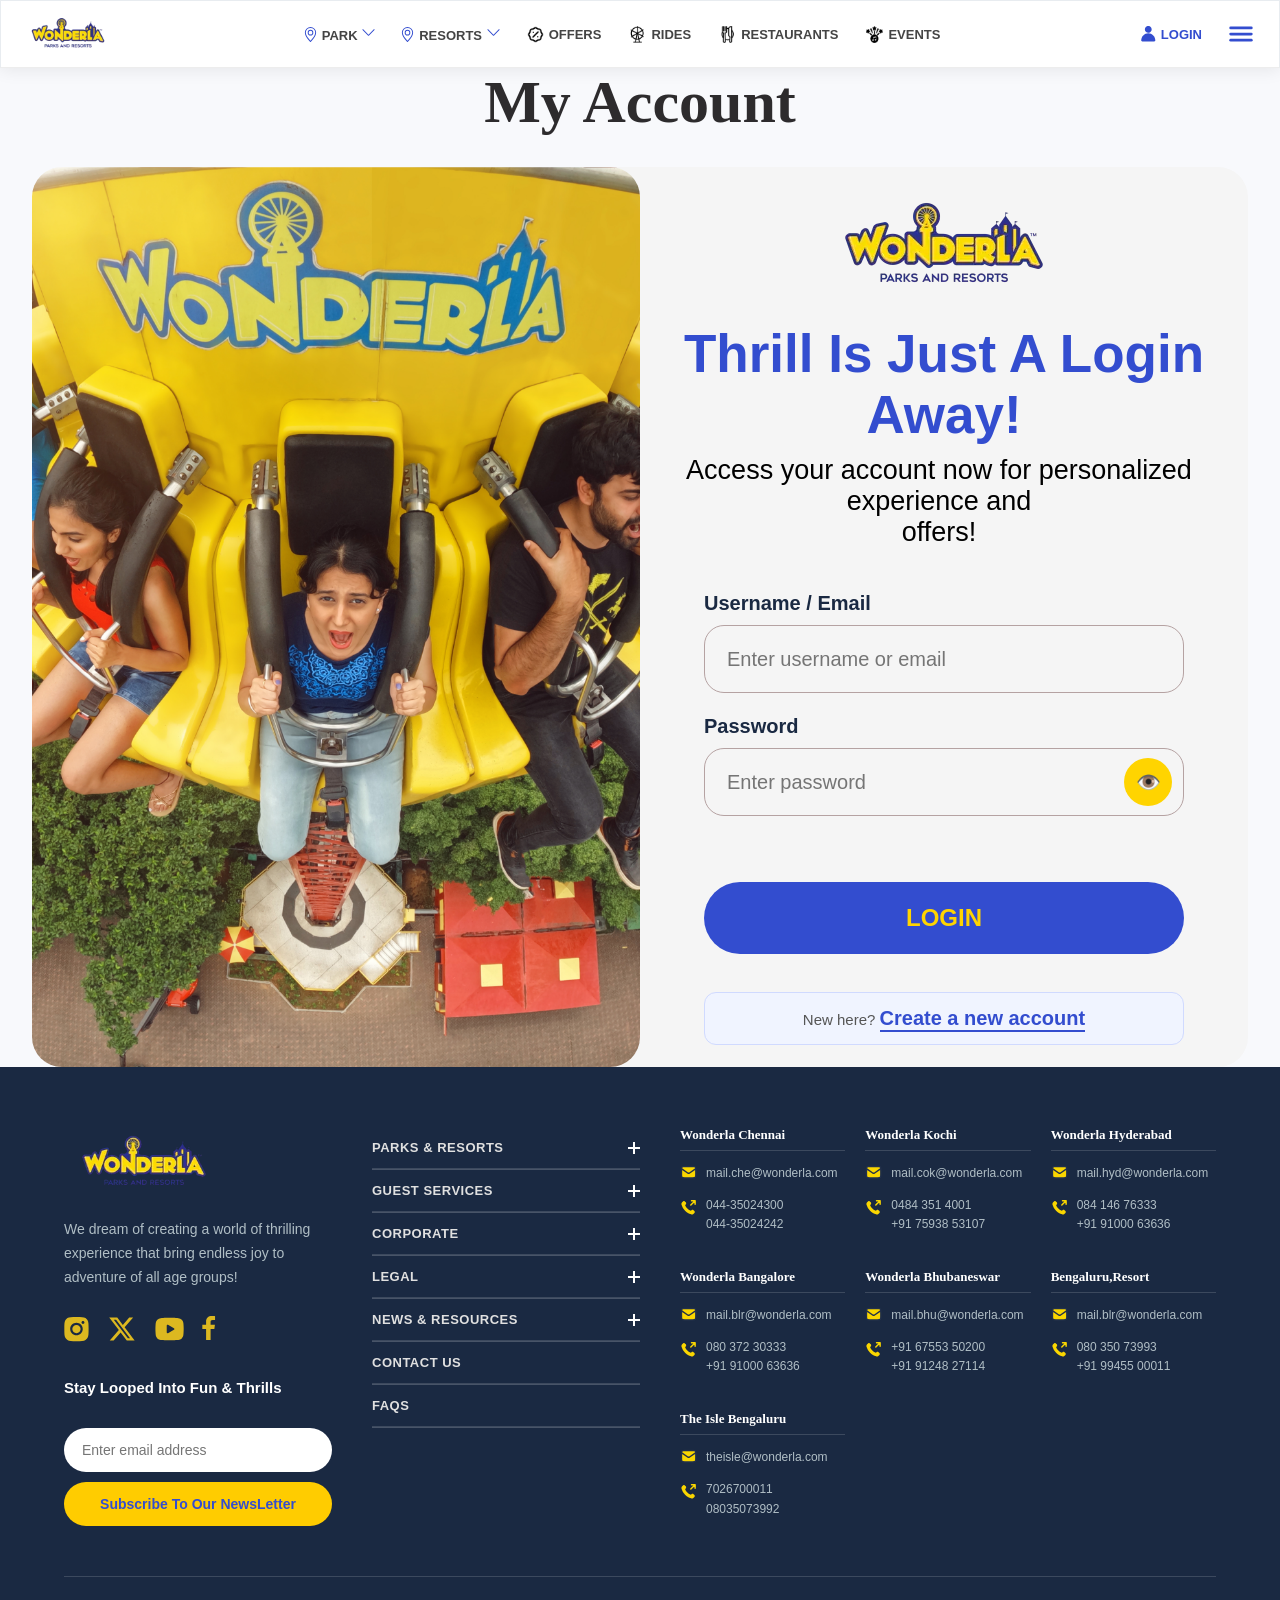
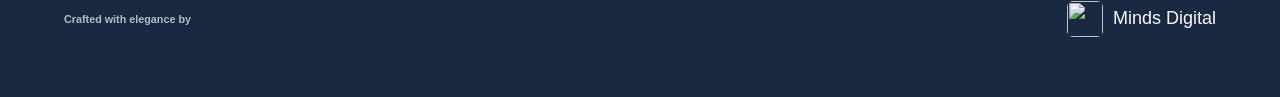
==== commit 9a74a4b6: "Restructured: Moved files from Wonderla-Clone subfolder to root" ====
--- a/index.html
+++ b/index.html
@@ -188,9 +188,13 @@
 
                     <div id="login-helpers">
                         <button type="button" id="forgot-pass-btn">Forgot Password?</button>
-                        <p>New here? <a href="./registration.html">Create an account</a></p>
-                    </div> 
+                    </div>
+
                     <button class="login-submit-btn" type="submit">LOGIN</button>
+
+                    <div class="create-account-link">
+                        <p>New here? <a href="./registration.html">Create a new account</a></p>
+                    </div>
                 </form>
             </div>
 
--- a/wonderla.css
+++ b/wonderla.css
@@ -6032,4 +6032,36 @@
     .cart-page-summary {
         position: static;
     }
-}+}
+
+
+/* ── CREATE ACCOUNT LINK — always visible on login page ── */
+.create-account-link {
+    text-align: center;
+    margin-top: 16px;
+    padding: 14px 20px;
+    background: #f0f4ff;
+    border-radius: 12px;
+    border: 1px solid #d0daff;
+}
+
+.create-account-link p {
+    margin: 0;
+    font-size: 15px;
+    color: #555;
+    font-weight: 500;
+}
+
+.create-account-link a {
+    color: #334DCF;
+    font-weight: 800;
+    text-decoration: none;
+    border-bottom: 2px solid #334DCF;
+    padding-bottom: 1px;
+    transition: color 0.2s, border-color 0.2s;
+}
+
+.create-account-link a:hover {
+    color: #1a2942;
+    border-bottom-color: #ffd400;
+}
--- a/responsive.css
+++ b/responsive.css
@@ -1212,3 +1212,58 @@
         max-height: 260px !important;
     }
 }
+
+
+/* =====================================================
+   WONDERLA MERCH — 6 equal cards, images fill card
+   ===================================================== */
+
+.inside-bc-res .costume-grid {
+    display: grid !important;
+    grid-template-columns: repeat(3, 1fr) !important;
+    gap: 14px !important;
+    max-width: 1100px !important;
+    margin: 0 auto !important;
+    padding: 0 !important;
+}
+
+.inside-bc-res .costume-card {
+    border-radius: 14px !important;
+    overflow: hidden !important;
+    aspect-ratio: 4 / 5 !important;       /* all cards same proportions */
+    height: auto !important;
+    min-height: 0 !important;
+    background: #e8eeff !important;
+}
+
+.inside-bc-res .costume-card img {
+    width: 100% !important;
+    height: 100% !important;
+    object-fit: cover !important;
+    display: block !important;
+    border-radius: 0 !important;
+}
+
+/* Tablet: 2 columns */
+@media (max-width: 768px) {
+    .inside-bc-res .costume-grid {
+        grid-template-columns: repeat(2, 1fr) !important;
+        gap: 10px !important;
+    }
+}
+
+/* Mobile: 2 columns still — compact */
+@media (max-width: 480px) {
+    .inside-bc-res .costume-grid {
+        grid-template-columns: repeat(2, 1fr) !important;
+        gap: 8px !important;
+    }
+    .inside-bc-res { padding: 30px 4% !important; }
+}
+
+/* Very small: 1 column */
+@media (max-width: 340px) {
+    .inside-bc-res .costume-grid {
+        grid-template-columns: 1fr !important;
+    }
+}
